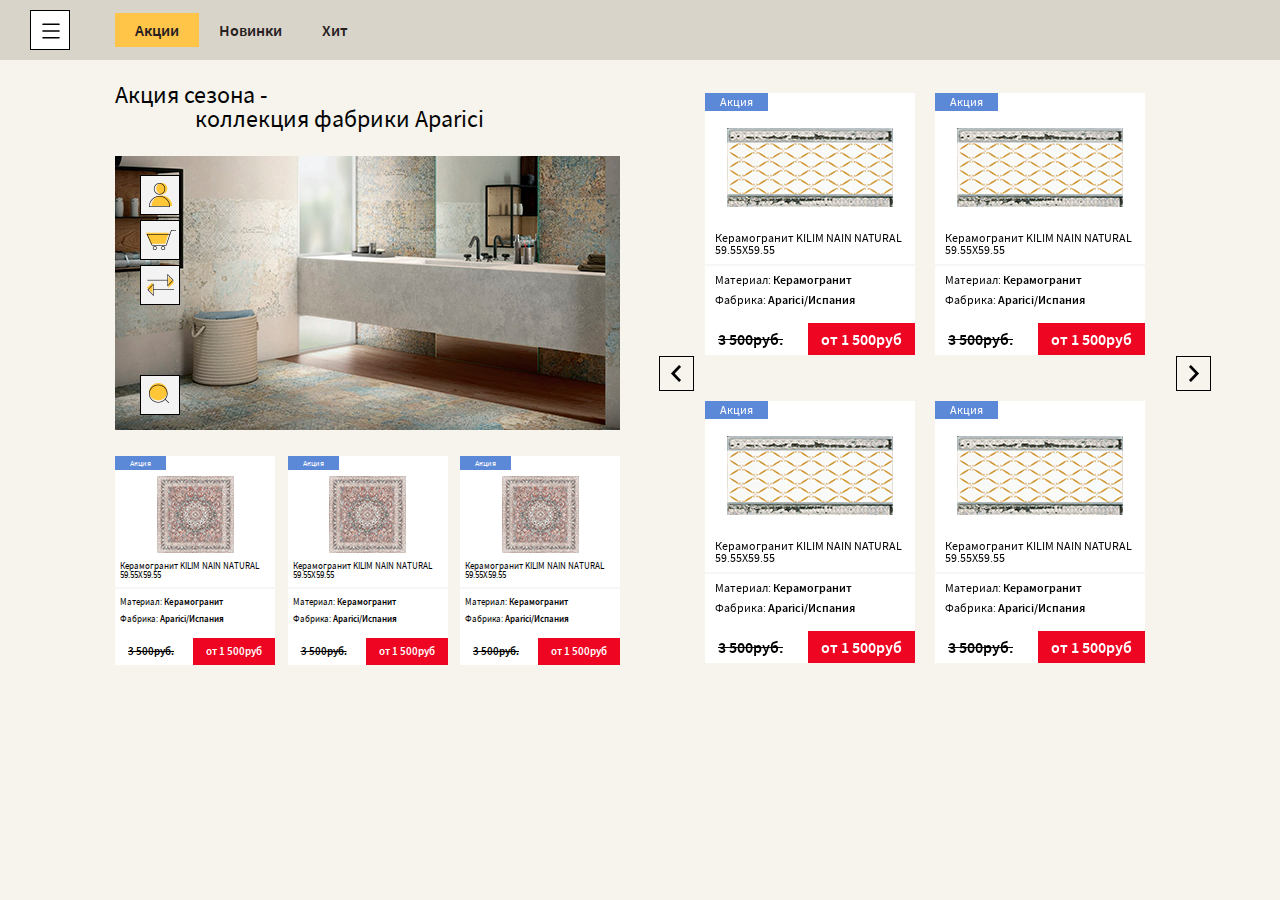
==== index.html @ 328038e2 "add project" ====
<!doctype html>
<html lang="en">
<head>
    <meta charset="UTF-8">
    <meta name="viewport"
          content="width=device-width, user-scalable=no, initial-scale=1.0, maximum-scale=1.0, minimum-scale=1.0">
    <meta http-equiv="X-UA-Compatible" content="ie=edge">
    <script src="js/jquery-1.12.4.min.js"></script>
    <script src="plugins/slick-slider/slick.min.js"></script>
    <script src="js/script.js"></script>

    <link rel="stylesheet" href="css/reset.css">
    <link rel="stylesheet" href="plugins/slick-slider/slick.css">
    <link rel="stylesheet" href="css/style.css">
    <title>Cafel</title>
</head>
<body>
<!--HEADER-->
<header id="header">
    <div class="wrapper-big">
        <div class="container">
            <div class="row__aic">
                <div class="mobile-menu-toggle">
                    <svg class="ham hamRotate ham-burger" viewBox="0 0 100 100" width="40"
                         onclick="this.classList.toggle('active')">
                        <path
                                class="line top"
                                d="m 30,33 h 40 c 3.722839,0 7.5,3.126468 7.5,8.578427 0,5.451959 -2.727029,8.421573 -7.5,8.421573 h -20"/>
                        <path
                                class="line middle"
                                d="m 30,50 h 40"/>
                        <path
                                class="line bottom"
                                d="m 70,67 h -40 c 0,0 -7.5,-0.802118 -7.5,-8.365747 0,-7.563629 7.5,-8.634253 7.5,-8.634253 h 20"/>
                    </svg>
                </div>
                <div class="menu-chose sm-show">
                    <ul>
                        <li><a href="#"><img src="images/icons/icon-personal-area.png" alt="ЛК"> </a>
                        </li>
                        <li><a href="#"><img src="images/icons/icon-basket.png" alt="Корзина"></a>
                        </li>
                        <li><a href="#"><img src="images/icons/icon-comparison.png" alt="Сравнение"></a></li>
                        <li class="search"><a href="#" class="show-search-input"><img src="images/icons/icon-search.png" alt="Поиск"></a></li>
                    </ul>
                    <input type="text" class="search-input" placeholder="Поиск">
                </div>
                <div class="drop-menu">
                    <div class="col">
                        <div class="row">
                            <div class="left-block">
                                <div class="menu-bg">

                                    <div class="row">
                                        <div class="block-with-menu">
                                            <ul class="menu">
                                                <li><a href="#">О компании</a></li>
                                                <li><a href="#">Каталог</a></li>
                                                <li><a href="#">Дизайнеры</a></li>
                                                <li><a href="#">Проекты</a></li>
                                                <li><a href="#">Оплата и возврат</a></li>
                                                <li><a href="#">Контакты</a></li>
                                            </ul>
                                            <div class="telephone">
                                                <img src="images/icons/icon-telephone.png" alt="Tel">
                                                <p>922-56-68</p>
                                            </div>
                                        </div>
                                    </div>

                                </div>
                                <div class="description-bg lg-hide">

                                    <div class="description-site">
                                        <div class="logo">
                                            <img src="images/icons/icon-logo.png" alt="Logo">
                                        </div>
                                        <p> Компания «КафельСклад» - это один из крупнейших поставщиков облицовочной
                                            плитки в
                                            Санкт-Петербурге.
                                            Мы предлагаем современные коллекции керамической плитки и износостойкого
                                            керамогранита от
                                            российских, польских, итальянских, испанских и других производителей.</p>
                                    </div>

                                </div>
                            </div>
                            <div class="right-block sm-hide">
                                <div class="row">
                                    <a href="#" class="block-chose">
                                        <img src="images/images/image-floors.jpg" alt="Полы">
                                        <div class="name">
                                            Полы
                                        </div>
                                    </a>
                                    <a href="#" class="block-chose">
                                        <img src="images/images/image-street.jpg" alt="Улица">
                                        <div class="name">
                                            Улица
                                        </div>
                                    </a>
                                </div>
                                <div class="row">
                                    <a href="" class="block-chose">
                                        <img src="images/images/image-mosaic.jpg" alt="Мозаика">
                                        <div class="name">
                                            Мозаика
                                        </div>
                                    </a>
                                    <a href="#" class="block-chose">
                                        <img src="images/images/image-related-product.jpg" alt="Сопутствующие товары">
                                        <div class="name">
                                            Сопутствующие товары
                                        </div>
                                    </a>
                                </div>
                                <div class="row">
                                    <a href="#" class="block-chose">
                                        <img src="images/images/image-steps.jpg" alt="Ступени">
                                        <div class="name">
                                            Ступени
                                        </div>
                                    </a>
                                    <a href="#" class="block-chose">
                                        <img src="images/images/image-walls.jpg" alt="Стены">
                                        <div class="name">
                                            Стены
                                        </div>
                                    </a>
                                </div>
                            </div>
                        </div>
                        <div class="description-bg lg-show sm-hide">

                            <div class="description-site">
                                <div class="logo">
                                    <img src="images/icons/icon-logo.png" alt="Logo">
                                </div>
                                <p> Компания «КафельСклад» - это один из крупнейших поставщиков облицовочной плитки в
                                    Санкт-Петербурге.
                                    Мы предлагаем современные коллекции керамической плитки и износостойкого
                                    керамогранита от
                                    российских, польских, итальянских, испанских и других производителей.</p>
                            </div>

                        </div>
                    </div>
                </div>

                <nav class="sm-hide">
                    <ul class="row">
                        <li><a href="#" class="active">Акции</a></li>
                        <li><a href="#">Новинки</a></li>
                        <li><a href="#">Хит</a></li>
                    </ul>
                </nav>

            </div>
            <div class="menu-header sm-show">
                <div class="col">
                    <div class="description-bg">

                        <div class="description-site">
                            <div class="logo">
                                <img src="images/icons/icon-logo.png" alt="Logo">
                            </div>
                            <p> Компания «КафельСклад» - это один из крупнейших поставщиков облицовочной
                                плитки в
                                Санкт-Петербурге.
                                Мы предлагаем современные коллекции керамической плитки и износостойкого
                                керамогранита от
                                российских, польских, итальянских, испанских и других производителей.</p>
                        </div>

                    </div>
                    <div class="right-block">
                        <div class="row">
                            <a href="#" class="block-chose">
                                <img src="images/images/image-floors.jpg" alt="Полы">
                                <div class="name">
                                    Полы
                                </div>
                            </a>
                            <a href="#" class="block-chose">
                                <img src="images/images/image-street.jpg" alt="Улица">
                                <div class="name">
                                    Улица
                                </div>
                            </a>
                        </div>
                        <div class="row">
                            <a href="" class="block-chose">
                                <img src="images/images/image-mosaic.jpg" alt="Мозаика">
                                <div class="name">
                                    Мозаика
                                </div>
                            </a>
                            <a href="#" class="block-chose">
                                <img src="images/images/image-related-product.jpg" alt="Сопутствующие товары">
                                <div class="name fz-less">
                                    Сопутствующие товары
                                </div>
                            </a>
                        </div>
                        <div class="row">
                            <a href="#" class="block-chose">
                                <img src="images/images/image-steps.jpg" alt="Ступени">
                                <div class="name">
                                    Ступени
                                </div>
                            </a>
                            <a href="#" class="block-chose">
                                <img src="images/images/image-walls.jpg" alt="Стены">
                                <div class="name">
                                    Стены
                                </div>
                            </a>
                        </div>
                    </div>
                </div>

            </div>
        </div>
    </div>
</header>
<!--END HEADER-->

<div class="sidebar lg-hide">
    <ul>
        <li><a href="#"><img src="images/icons/icon-personal-area.png" alt="ЛК"> <span class="description">Личный кабинет</span></a>
        </li>
        <li><a href="#"><img src="images/icons/icon-basket.png" alt="Корзина"> <span class="description">Корзина</span></a>
        </li>
        <li><a href="#"><img src="images/icons/icon-comparison.png" alt="Сравнение"> <span
                class="description">Сравнение</span></a></li>
        <li class="search"><a href="#"><img src="images/icons/icon-search.png" alt="Поиск"><span
                class="description hide-click"><input
                type="text" class="search-area" placeholder="Поиск"></span></a></li>
    </ul>
</div>

<!--DISCOUNT-->
<section id="discounts">
    <div class="cap-menu sm-show">
        <div class="wrapper-big">
            <ul class="row">
                <li><a href="#" class="active">Акции</a></li>
                <li><a href="#">Новинки</a></li>
                <li><a href="#">Хит</a></li>
            </ul>
        </div>
    </div>
    <div class="wrapper">
        <div class="container">
            <div class="row">
                <div class="block">
                    <h1>
                        Акция сезона - <br/>
                        <span>коллекция фабрики Aparici</span>
                    </h1>
                    <a href="#" class="discount-image">
                        <img src="images/images/image-discount.jpg" alt="image">
                    </a>
                    <div class="row md-hide">
                        <a href="#" class="block-product">
                            <div class="sale-alert">
                                Акция
                            </div>
                            <img src="images/images/image-product.jpg" alt="Фото продукта" class="image-product">
                            <div class="name">
                                Керамогранит KILIM NAIN NATURAL 59.55X59.55
                            </div>
                            <div class="materials-block">
                                <p>Материал: <span>Керамогранит</span></p>
                            </div>
                            <div class="block-factory">
                                <p>Фабрика: <span>Aparici/Испания</span></p>
                            </div>
                            <div class="block-price row">
                                <div class="without-discount">
                                    3 500руб.
                                </div>
                                <div class="with-discount">
                                    от 1 500руб
                                </div>
                            </div>
                        </a>
                        <a href="#" class="block-product">
                            <div class="sale-alert">
                                Акция
                            </div>
                            <img src="images/images/image-product.jpg" alt="Фото продукта" class="image-product">
                            <div class="name">
                                Керамогранит KILIM NAIN NATURAL 59.55X59.55
                            </div>
                            <div class="materials-block">
                                <p>Материал: <span>Керамогранит</span></p>
                            </div>
                            <div class="block-factory">
                                <p>Фабрика: <span>Aparici/Испания</span></p>
                            </div>
                            <div class="block-price row">
                                <div class="without-discount">
                                    3 500руб.
                                </div>
                                <div class="with-discount">
                                    от 1 500руб
                                </div>
                            </div>
                        </a>
                        <a href="#" class="block-product">
                            <div class="sale-alert">
                                Акция
                            </div>
                            <img src="images/images/image-product.jpg" alt="Фото продукта" class="image-product">
                            <div class="name">
                                Керамогранит KILIM NAIN NATURAL 59.55X59.55
                            </div>
                            <div class="materials-block">
                                <p>Материал: <span>Керамогранит</span></p>
                            </div>
                            <div class="block-factory">
                                <p>Фабрика: <span>Aparici/Испания</span></p>
                            </div>
                            <div class="block-price row__aic">
                                <div class="without-discount">
                                    3 500руб.
                                </div>
                                <div class="with-discount">
                                    от 1 500руб
                                </div>
                            </div>
                        </a>
                    </div>
                </div>
                <div class="block-full">
                    <div class="slider">
                        <div class="block-slider">
                            <div class="col">
                                <div class="row">
                                    <a href="#" class="block-product bigger">
                                        <div class="sale-alert">
                                            Акция
                                        </div>
                                        <img src="images/images/image-product-two.jpg" alt="Фото продукта"
                                             class="image-product">
                                        <div class="name">
                                            Керамогранит KILIM NAIN NATURAL 59.55X59.55
                                        </div>
                                        <div class="materials-block">
                                            <p>Материал: <span>Керамогранит</span></p>
                                        </div>
                                        <div class="block-factory">
                                            <p>Фабрика: <span>Aparici/Испания</span></p>
                                        </div>
                                        <div class="block-price row__aic">
                                            <div class="without-discount">
                                                3 500руб.
                                            </div>
                                            <div class="with-discount">
                                                от 1 500руб
                                            </div>
                                        </div>
                                    </a>
                                    <a href="#" class="block-product bigger">
                                        <div class="sale-alert">
                                            Акция
                                        </div>
                                        <img src="images/images/image-product-two.jpg" alt="Фото продукта"
                                             class="image-product">
                                        <div class="name">
                                            Керамогранит KILIM NAIN NATURAL 59.55X59.55
                                        </div>
                                        <div class="materials-block">
                                            <p>Материал: <span>Керамогранит</span></p>
                                        </div>
                                        <div class="block-factory">
                                            <p>Фабрика: <span>Aparici/Испания</span></p>
                                        </div>
                                        <div class="block-price row__aic">
                                            <div class="without-discount">
                                                3 500руб.
                                            </div>
                                            <div class="with-discount">
                                                от 1 500руб
                                            </div>
                                        </div>
                                    </a>
                                </div>
                                <div class="row">
                                    <a href="#" class="block-product bigger">
                                        <div class="sale-alert">
                                            Акция
                                        </div>
                                        <img src="images/images/image-product-two.jpg" alt="Фото продукта"
                                             class="image-product">
                                        <div class="name">
                                            Керамогранит KILIM NAIN NATURAL 59.55X59.55
                                        </div>
                                        <div class="materials-block">
                                            <p>Материал: <span>Керамогранит</span></p>
                                        </div>
                                        <div class="block-factory">
                                            <p>Фабрика: <span>Aparici/Испания</span></p>
                                        </div>
                                        <div class="block-price row__aic">
                                            <div class="without-discount">
                                                3 500руб.
                                            </div>
                                            <div class="with-discount">
                                                от 1 500руб
                                            </div>
                                        </div>
                                    </a>
                                    <a href="#" class="block-product bigger">
                                        <div class="sale-alert">
                                            Акция
                                        </div>
                                        <img src="images/images/image-product-two.jpg" alt="Фото продукта"
                                             class="image-product">
                                        <div class="name">
                                            Керамогранит KILIM NAIN NATURAL 59.55X59.55
                                        </div>
                                        <div class="materials-block">
                                            <p>Материал: <span>Керамогранит</span></p>
                                        </div>
                                        <div class="block-factory">
                                            <p>Фабрика: <span>Aparici/Испания</span></p>
                                        </div>
                                        <div class="block-price row__aic">
                                            <div class="without-discount">
                                                3 500руб.
                                            </div>
                                            <div class="with-discount">
                                                от 1 500руб
                                            </div>
                                        </div>
                                    </a>
                                </div>
                            </div>
                        </div>
                        <div class="block-slider">
                            <div class="col">
                                <div class="row">
                                    <a href="#" class="block-product bigger">
                                        <div class="sale-alert">
                                            Акция
                                        </div>
                                        <img src="images/images/image-product-two.jpg" alt="Фото продукта"
                                             class="image-product">
                                        <div class="name">
                                            Керамогранит KILIM NAIN NATURAL 59.55X59.55
                                        </div>
                                        <div class="materials-block">
                                            <p>Материал: <span>Керамогранит</span></p>
                                        </div>
                                        <div class="block-factory">
                                            <p>Фабрика: <span>Aparici/Испания</span></p>
                                        </div>
                                        <div class="block-price row__aic">
                                            <div class="without-discount">
                                                3 500руб.
                                            </div>
                                            <div class="with-discount">
                                                от 1 500руб
                                            </div>
                                        </div>
                                    </a>
                                    <a href="#" class="block-product bigger">
                                        <div class="sale-alert">
                                            Акция
                                        </div>
                                        <img src="images/images/image-product-two.jpg" alt="Фото продукта"
                                             class="image-product">
                                        <div class="name">
                                            Керамогранит KILIM NAIN NATURAL 59.55X59.55
                                        </div>
                                        <div class="materials-block">
                                            <p>Материал: <span>Керамогранит</span></p>
                                        </div>
                                        <div class="block-factory">
                                            <p>Фабрика: <span>Aparici/Испания</span></p>
                                        </div>
                                        <div class="block-price row__aic">
                                            <div class="without-discount">
                                                3 500руб.
                                            </div>
                                            <div class="with-discount">
                                                от 1 500руб
                                            </div>
                                        </div>
                                    </a>
                                </div>
                                <div class="row">
                                    <a href="#" class="block-product bigger">
                                        <div class="sale-alert">
                                            Акция
                                        </div>
                                        <img src="images/images/image-product-two.jpg" alt="Фото продукта"
                                             class="image-product">
                                        <div class="name">
                                            Керамогранит KILIM NAIN NATURAL 59.55X59.55
                                        </div>
                                        <div class="materials-block">
                                            <p>Материал: <span>Керамогранит</span></p>
                                        </div>
                                        <div class="block-factory">
                                            <p>Фабрика: <span>Aparici/Испания</span></p>
                                        </div>
                                        <div class="block-price row__aic">
                                            <div class="without-discount">
                                                3 500руб.
                                            </div>
                                            <div class="with-discount">
                                                от 1 500руб
                                            </div>
                                        </div>
                                    </a>
                                    <a href="#" class="block-product bigger">
                                        <div class="sale-alert">
                                            Акция
                                        </div>
                                        <img src="images/images/image-product-two.jpg" alt="Фото продукта"
                                             class="image-product">
                                        <div class="name">
                                            Керамогранит KILIM NAIN NATURAL 59.55X59.55
                                        </div>
                                        <div class="materials-block">
                                            <p>Материал: <span>Керамогранит</span></p>
                                        </div>
                                        <div class="block-factory">
                                            <p>Фабрика: <span>Aparici/Испания</span></p>
                                        </div>
                                        <div class="block-price row__aic">
                                            <div class="without-discount">
                                                3 500руб.
                                            </div>
                                            <div class="with-discount">
                                                от 1 500руб
                                            </div>
                                        </div>
                                    </a>
                                </div>
                            </div>
                        </div>
                    </div>
                </div>
            </div>
        </div>
    </div>
</section>
<!--END DISCOUNT-->
</body>
</html>
---- css/style.css ----
@font-face {
  font-family: 'Manrope';
  src: local("Manrope Medium"), local("Manrope-Medium"), url("../font/manrope/Manropemedium.woff2") format("woff2"), url("../font/manrope/Manropemedium.woff") format("woff"), url("../font/manrope/Manropemedium.ttf") format("truetype");
  font-weight: 500;
  font-style: normal;
}

@font-face {
  font-family: 'Manrope';
  src: local("Manrope Regular"), local("Manrope-Regular"), url("../font/manrope/Manroperegular.woff2") format("woff2"), url("../font/manrope/Manroperegular.woff") format("woff"), url("../font/manrope/Manroperegular.ttf") format("truetype");
  font-weight: 400;
  font-style: normal;
}

@font-face {
  font-family: 'Manrope';
  src: local("Manrope Semibold"), local("Manrope-Semibold"), url("../font/manrope/Manropesemibold.woff2") format("woff2"), url("../font/manrope/Manropesemibold.woff") format("woff"), url("../font/manrope/Manropesemibold.ttf") format("truetype");
  font-weight: 600;
  font-style: normal;
}

@font-face {
  font-family: 'Source Sans Pro';
  src: local("Source Sans Pro Light"), local("SourceSansPro-Light"), url("../font/sourcesanspro/sourcesansprolight.woff2") format("woff2"), url("../font/sourcesanspro/sourcesansprolight.woff") format("woff"), url("../font/sourcesanspro/sourcesansprolight.ttf") format("truetype");
  font-weight: 300;
  font-style: normal;
}

@font-face {
  font-family: 'Source Sans Pro';
  src: local("Source Sans Pro"), local("SourceSansPro-Regular"), url("../font/sourcesanspro/sourcesanspro.woff2") format("woff2"), url("../font/sourcesanspro/sourcesanspro.woff") format("woff"), url("../font/sourcesanspro/sourcesanspro.ttf") format("truetype");
  font-weight: 400;
  font-style: normal;
}

@font-face {
  font-family: 'Source Sans Pro';
  src: local("Source Sans Pro Semibold"), local("SourceSansPro-Semibold"), url("../font/sourcesanspro/sourcesansprosemibold.woff2") format("woff2"), url("/font/sourcesanspro/sourcesansprosemibold.woff") format("woff"), url("/font/sourcesanspro/sourcesansprosemibold.ttf") format("truetype");
  font-weight: 600;
  font-style: normal;
}

body {
  font-family: 'Source Sans Pro';
  background: #f6f4ed;
}

.wrapper {
  max-width: 1050px;
  margin: 0 auto;
  padding-left: 30px;
  padding-right: 30px;
}

@media screen and (max-width: 780px) {
  .wrapper {
    padding-left: 15px;
    padding-right: 15px;
  }
}

.wrapper-big {
  max-width: 1240px;
  margin: 0 auto;
  padding-left: 30px;
  padding-right: 30px;
}

@media screen and (max-width: 560px) {
  .wrapper-big {
    padding-left: 15px;
    padding-right: 15px;
  }
}

a {
  text-decoration: none;
}

button,
input[type=button] {
  outline: none;
  cursor: pointer;
}

input[type=text] {
  outline: none;
}

h1 {
  font-size: 24px;
  line-height: 24px;
  color: #040404;
}

@media screen and (max-width: 560px) {
  h1 {
    font-size: 16px;
  }
}

h2 {
  font-size: 24px;
  color: #000;
  line-height: 30px;
}

.bg-grey {
  background: #d9d4c9;
}

@media screen and (max-width: 1100px) {
  .lg-hide {
    display: none;
  }
}

.lg-show {
  display: none;
}

@media screen and (max-width: 1100px) {
  .lg-show {
    display: block;
  }
}

@media screen and (max-width: 960px) {
  .md-hide {
    display: none !important;
  }
}

@media screen and (max-width: 780px) {
  .sm-hide {
    display: none !important;
  }
}

.sm-show {
  display: none;
}

@media screen and (max-width: 780px) {
  .sm-show {
    display: block;
  }
}

.row {
  display: -webkit-box;
  display: -ms-flexbox;
  display: flex;
  -webkit-box-pack: justify;
  -ms-flex-pack: justify;
  justify-content: space-between;
}

.row__aic {
  display: -webkit-box;
  display: -ms-flexbox;
  display: flex;
  -webkit-box-pack: justify;
  -ms-flex-pack: justify;
  justify-content: space-between;
  -webkit-box-align: center;
  -ms-flex-align: center;
  align-items: center;
}

.col {
  display: -webkit-box;
  display: -ms-flexbox;
  display: flex;
  -webkit-box-orient: vertical;
  -webkit-box-direction: normal;
  -ms-flex-direction: column;
  flex-direction: column;
}

.col__aic {
  display: -webkit-box;
  display: -ms-flexbox;
  display: flex;
  -webkit-box-orient: vertical;
  -webkit-box-direction: normal;
  -ms-flex-direction: column;
  flex-direction: column;
  -webkit-box-align: center;
  -ms-flex-align: center;
  align-items: center;
}

.sidebar {
  position: fixed;
  left: 140px;
  top: 170px;
}

.sidebar ul {
  display: -webkit-box;
  display: -ms-flexbox;
  display: flex;
  -webkit-box-orient: vertical;
  -webkit-box-direction: normal;
  -ms-flex-direction: column;
  flex-direction: column;
}

.sidebar ul li {
  margin-top: 5px;
}

.sidebar ul li.search {
  margin-top: 70px;
}

.sidebar ul li a {
  display: -webkit-box;
  display: -ms-flexbox;
  display: flex;
}

.sidebar ul li a .description {
  display: -webkit-box;
  display: -ms-flexbox;
  display: flex;
  opacity: 0;
  overflow: hidden;
  -webkit-box-sizing: border-box;
  box-sizing: border-box;
  height: 40px;
  width: 100px;
  -webkit-box-align: center;
  -ms-flex-align: center;
  align-items: center;
  -webkit-box-pack: center;
  -ms-flex-pack: center;
  justify-content: center;
  color: #000;
  font-size: 12px;
  border: 1px solid #000;
  border-left: none;
}

.sidebar ul li a .description input {
  width: 100%;
  height: 89%;
}

.sidebar ul li a .description input:active {
  display: block;
}

.sidebar ul li a:hover .description {
  -webkit-transition: all .5s;
  -o-transition: all .5s;
  transition: all .5s;
  opacity: 1;
  overflow: visible;
}

#header {
  position: relative;
  background: #d9d4c9;
}

@media screen and (max-width: 780px) {
  #header {
    background: #f6f4ed;
  }
}

#header .container {
  padding: 10px 0;
}

@media screen and (max-width: 780px) {
  #header .container {
    padding: 0;
  }
}

#header .container .row__aic {
  -webkit-box-pack: start;
  -ms-flex-pack: start;
  justify-content: flex-start;
}

@media screen and (max-width: 780px) {
  #header .container .row__aic {
    -webkit-box-pack: justify;
    -ms-flex-pack: justify;
    justify-content: space-between;
    position: fixed;
    top: 0;
    left: 0;
    padding: 10px 15px;
    width: 100%;
    -webkit-box-sizing: border-box;
    box-sizing: border-box;
    z-index: 9;
    background: #d9d4c9;
  }
}

#header .container .mobile-menu-toggle {
  width: 40px;
  height: 40px;
  -webkit-box-sizing: border-box;
  box-sizing: border-box;
  border: 1px solid #000;
  background: #fff;
  z-index: 4;
}

#header .container .mobile-menu-toggle .ham {
  cursor: pointer;
  -webkit-tap-highlight-color: transparent;
  -webkit-transition: -webkit-transform 400ms;
  transition: -webkit-transform 400ms;
  -o-transition: transform 400ms;
  transition: transform 400ms;
  transition: transform 400ms, -webkit-transform 400ms;
  -moz-user-select: none;
  -webkit-user-select: none;
  -ms-user-select: none;
  user-select: none;
}

#header .container .mobile-menu-toggle .hamRotate.active {
  -webkit-transform: rotate(45deg);
  -ms-transform: rotate(45deg);
  transform: rotate(45deg);
}

#header .container .mobile-menu-toggle .hamRotate180.active {
  -webkit-transform: rotate(180deg);
  -ms-transform: rotate(180deg);
  transform: rotate(180deg);
}

#header .container .mobile-menu-toggle .line {
  fill: none;
  -webkit-transition: stroke-dasharray 400ms, stroke-dashoffset 400ms;
  -o-transition: stroke-dasharray 400ms, stroke-dashoffset 400ms;
  transition: stroke-dasharray 400ms, stroke-dashoffset 400ms;
  stroke: #000;
  stroke-width: 4;
  stroke-linecap: round;
}

#header .container .mobile-menu-toggle .ham-burger .top {
  stroke-dasharray: 40 160;
}

#header .container .mobile-menu-toggle .ham-burger .middle {
  stroke-dasharray: 40 142;
  -webkit-transform-origin: 50%;
  -ms-transform-origin: 50%;
  transform-origin: 50%;
  -webkit-transition: -webkit-transform 400ms;
  transition: -webkit-transform 400ms;
  -o-transition: transform 400ms;
  transition: transform 400ms;
  transition: transform 400ms, -webkit-transform 400ms;
}

#header .container .mobile-menu-toggle .ham-burger .bottom {
  stroke-dasharray: 40 85;
  -webkit-transform-origin: 50%;
  -ms-transform-origin: 50%;
  transform-origin: 50%;
  -webkit-transition: stroke-dashoffset 400ms, -webkit-transform 400ms;
  transition: stroke-dashoffset 400ms, -webkit-transform 400ms;
  -o-transition: transform 400ms, stroke-dashoffset 400ms;
  transition: transform 400ms, stroke-dashoffset 400ms;
  transition: transform 400ms, stroke-dashoffset 400ms, -webkit-transform 400ms;
}

#header .container .mobile-menu-toggle .ham-burger.active .top {
  stroke-dashoffset: -64px;
}

#header .container .mobile-menu-toggle .ham-burger.active .middle {
  -webkit-transform: rotate(90deg);
  -ms-transform: rotate(90deg);
  transform: rotate(90deg);
}

#header .container .mobile-menu-toggle .ham-burger.active .bottom {
  stroke-dashoffset: -64px;
}

#header .container .menu-chose {
  z-index: 4;
}

#header .container .menu-chose ul {
  display: -webkit-box;
  display: -ms-flexbox;
  display: flex;
  -webkit-box-align: center;
  -ms-flex-align: center;
  align-items: center;
}

#header .container .menu-chose ul li {
  padding-left: 8px;
}

#header .container .menu-chose .search-input {
  width: 100%;
  position: absolute;
  top: 62px;
  height: 40px;
  left: 0;
  display: none;
  -webkit-box-sizing: border-box;
  box-sizing: border-box;
  padding: 0 15px;
  border: none;
  border-top: 1px solid #f6f4ed;
  background: #d9d4c9;
  font-size: 14px;
}

#header .container nav {
  z-index: 3;
}

#header .container nav ul {
  padding-left: 45px;
}

#header .container nav ul li a {
  padding: 7px 20px;
  font-size: 16px;
  color: #282122;
  font-weight: 600;
  line-height: 1.44ch;
}

#header .container nav ul li a:hover {
  background: #ffc548;
  -webkit-transition: all .3s;
  -o-transition: all .3s;
  transition: all .3s;
}

#header .container nav ul li a.active {
  background: #ffc548;
}

.drop-menu,
.menu-header {
  position: absolute;
  display: none;
  top: 0;
  left: 0;
  width: 100%;
  z-index: 3;
  background: #d9d4c9;
  -webkit-box-shadow: 3px 66px 124px -7px rgba(0, 0, 0, 0.59);
  box-shadow: 3px 66px 124px -7px rgba(0, 0, 0, 0.59);
}

@media screen and (max-width: 780px) {
  .drop-menu.menu-header,
  .menu-header.menu-header {
    display: block;
    position: inherit;
    -webkit-box-shadow: none;
    box-shadow: none;
    background: #f6f4ed;
    margin-top: 64px;
  }
}

.drop-menu.is-open,
.menu-header.is-open {
  display: block;
}

.drop-menu > .row,
.menu-header > .row {
  -webkit-box-pack: center;
  -ms-flex-pack: center;
  justify-content: center;
}

.drop-menu .menu-bg,
.menu-header .menu-bg {
  background: #d9d4c9;
}

.drop-menu .description-bg,
.menu-header .description-bg {
  background: #f6f4ed;
}

.drop-menu .left-block,
.menu-header .left-block {
  margin-top: 60px;
  display: -webkit-box;
  display: -ms-flexbox;
  display: flex;
  -webkit-box-orient: vertical;
  -webkit-box-direction: normal;
  -ms-flex-direction: column;
  flex-direction: column;
  -webkit-box-pack: justify;
  -ms-flex-pack: justify;
  justify-content: space-between;
  width: 52%;
}

.drop-menu .left-block .block-with-menu,
.menu-header .left-block .block-with-menu {
  font-family: 'Manrope';
  padding-bottom: 40px;
  padding-left: 140px;
  width: 100%;
}

@media screen and (max-width: 960px) {
  .drop-menu .left-block .block-with-menu,
  .menu-header .left-block .block-with-menu {
    padding-left: 32px;
  }
}

@media screen and (max-width: 780px) {
  .drop-menu .left-block .block-with-menu,
  .menu-header .left-block .block-with-menu {
    padding-left: 15px;
  }
}

.drop-menu .left-block .block-with-menu .menu,
.menu-header .left-block .block-with-menu .menu {
  display: -webkit-box;
  display: -ms-flexbox;
  display: flex;
  -webkit-box-orient: vertical;
  -webkit-box-direction: normal;
  -ms-flex-direction: column;
  flex-direction: column;
}

.drop-menu .left-block .block-with-menu .menu li,
.menu-header .left-block .block-with-menu .menu li {
  margin: 5px 0;
}

.drop-menu .left-block .block-with-menu .menu li a,
.menu-header .left-block .block-with-menu .menu li a {
  padding: 6px 0;
  color: #282122;
  text-transform: uppercase;
  font-weight: 600;
  display: block;
}

.drop-menu .left-block .block-with-menu .menu li a:hover,
.menu-header .left-block .block-with-menu .menu li a:hover {
  background: #ffc548;
}

.drop-menu .left-block .block-with-menu .telephone,
.menu-header .left-block .block-with-menu .telephone {
  display: -webkit-box;
  display: -ms-flexbox;
  display: flex;
  -webkit-box-align: center;
  -ms-flex-align: center;
  align-items: center;
  font-weight: 600;
}

.drop-menu .left-block .block-with-menu .telephone img,
.menu-header .left-block .block-with-menu .telephone img {
  padding-right: 10px;
}

.drop-menu .left-block .block-with-menu .telephone p,
.menu-header .left-block .block-with-menu .telephone p {
  color: #282122;
}

.drop-menu .description-site,
.menu-header .description-site {
  padding-left: 140px;
  padding-bottom: 50px;
  padding-top: 10px;
  max-width: 550px;
}

@media screen and (max-width: 1100px) {
  .drop-menu .description-site,
  .menu-header .description-site {
    text-align: center;
    margin: 0 auto;
    padding-left: 0;
    padding-bottom: 15px;
  }
}

@media screen and (max-width: 560px) {
  .drop-menu .description-site .logo,
  .menu-header .description-site .logo {
    max-width: 160px;
    height: auto;
  }
}

.drop-menu .description-site p,
.menu-header .description-site p {
  margin-top: 20px;
  font-size: 16px;
  line-height: 24px;
  max-width: 428px;
}

@media screen and (max-width: 1100px) {
  .drop-menu .description-site p,
  .menu-header .description-site p {
    text-align: center;
    max-width: 100%;
  }
}

@media screen and (max-width: 560px) {
  .drop-menu .description-site p,
  .menu-header .description-site p {
    text-align: left;
    font-size: 10px;
  }
}

@media screen and (max-width: 1100px) {
  .drop-menu .right-block,
  .menu-header .right-block {
    margin-top: 60px;
  }
}

@media screen and (max-width: 560px) {
  .drop-menu .right-block,
  .menu-header .right-block {
    margin-top: 0;
  }
}

.drop-menu .right-block .block-chose,
.menu-header .right-block .block-chose {
  position: relative;
}

.drop-menu .right-block .block-chose > img,
.menu-header .right-block .block-chose > img {
  width: 100%;
  height: auto;
}

.drop-menu .right-block .block-chose .name,
.menu-header .right-block .block-chose .name {
  position: absolute;
  left: 20px;
  top: 20px;
  text-transform: uppercase;
  font-family: 'Manrope';
  font-weight: 600;
  font-size: 24px;
  color: #fff;
}

@media screen and (max-width: 560px) {
  .drop-menu .right-block .block-chose .name.fz-less,
  .menu-header .right-block .block-chose .name.fz-less {
    font-size: 11px;
  }
}

@media screen and (max-width: 1100px) {
  .drop-menu .right-block .block-chose .name,
  .menu-header .right-block .block-chose .name {
    left: 7px;
    font-size: 20px;
  }
}

@media screen and (max-width: 560px) {
  .drop-menu .right-block .block-chose .name,
  .menu-header .right-block .block-chose .name {
    font-size: 14px;
  }
}

#discounts {
  margin-top: 23px;
  margin-bottom: 50px;
}

@media screen and (max-width: 780px) {
  #discounts {
    margin-top: 0;
  }
}

#discounts .cap-menu {
  background: #d9d4c9;
  padding: 17px 0;
}

#discounts .cap-menu .row {
  -webkit-box-pack: start;
  -ms-flex-pack: start;
  justify-content: flex-start;
}

#discounts .cap-menu ul li {
  padding-right: 35px;
}

#discounts .cap-menu ul li a {
  color: #282122;
  font-size: 14px;
  font-weight: 600;
}

#discounts .block-full {
  -ms-flex-preferred-size: 440px;
  flex-basis: 440px;
  max-width: 460px;
}

@media screen and (max-width: 960px) {
  #discounts .block-full {
    max-width: 100%;
    margin-top: 15px;
  }
}

#discounts .block-full .col {
  height: 580px;
  -webkit-box-pack: justify;
  -ms-flex-pack: justify;
  justify-content: space-between;
}

@media screen and (max-width: 960px) {
  #discounts .block-full .col {
    height: auto;
  }
}

@media screen and (max-width: 960px) {
  #discounts .container > .row {
    -webkit-box-orient: vertical;
    -webkit-box-direction: normal;
    -ms-flex-direction: column;
    flex-direction: column;
    -webkit-box-align: center;
    -ms-flex-align: center;
    align-items: center;
  }
}

#discounts .container .block {
  width: 505px;
}

@media screen and (max-width: 960px) {
  #discounts .container .block {
    width: 100%;
  }
}

@media screen and (max-width: 780px) {
  #discounts .container .block h1 {
    margin-top: 10px;
  }
}

@media screen and (max-width: 560px) {
  #discounts .container .block h1 {
    font-weight: 600;
  }
}

#discounts .container .block h1 span {
  padding-left: 80px;
}

#discounts .container .block .discount-image > img {
  margin-top: 25px;
  width: 100%;
  height: auto;
}

#discounts .container .block-slider {
  max-width: 440px;
}

@media screen and (max-width: 960px) {
  #discounts .container .block-slider {
    max-width: 100%;
    width: 100%;
  }
}

#discounts .container .block-slider .row:nth-child(-n + 100) {
  margin-top: 10px;
}

@media screen and (max-width: 960px) {
  #discounts .container .block-slider .row {
    -ms-flex-pack: distribute;
    justify-content: space-around;
  }
}

@media screen and (max-width: 560px) {
  #discounts .container .block-slider .row {
    -webkit-box-pack: justify;
    -ms-flex-pack: justify;
    justify-content: space-between;
  }
}

#discounts .container .block-product {
  margin-top: 24px;
  padding-top: 20px;
  -ms-flex-preferred-size: 160px;
  flex-basis: 160px;
  position: relative;
  background: #fff;
}

#discounts .container .block-product .sale-alert {
  font-size: 8px;
  color: #fff;
  position: absolute;
  top: 0;
  left: 0;
  padding: 3px 15px;
  background: #5c88d8;
}

#discounts .container .block-product .image-product {
  display: block;
  margin: 0 auto;
}

@media screen and (max-width: 560px) {
  #discounts .container .block-product .image-product {
    width: 100%;
    height: auto;
  }
}

#discounts .container .block-product .name,
#discounts .container .block-product .materials-block,
#discounts .container .block-product .block-factory {
  padding-left: 5px;
  padding-right: 5px;
  font-size: 9px;
  color: #000;
}

#discounts .container .block-product .materials-block,
#discounts .container .block-product .block-factory {
  margin-top: 8px;
}

#discounts .container .block-product .materials-block span,
#discounts .container .block-product .block-factory span {
  font-weight: 600;
}

#discounts .container .block-product .name {
  padding: 8px 5px;
  border-bottom: 2px solid #f6f6f5;
}

#discounts .container .block-product .block-price {
  margin-top: 15px;
  font-size: 11px;
  font-weight: 600;
}

@media screen and (max-width: 560px) {
  #discounts .container .block-product .block-price {
    font-size: 11px !important;
  }
}

#discounts .container .block-product .block-price .without-discount {
  text-decoration: line-through;
  color: #000;
  padding: 8px 13px;
}

@media screen and (max-width: 560px) {
  #discounts .container .block-product .block-price .without-discount {
    padding: 5px 5px;
  }
}

#discounts .container .block-product .block-price .with-discount {
  padding: 8px 13px;
  background: #ee0521;
  color: #fff;
}

@media screen and (max-width: 560px) {
  #discounts .container .block-product .block-price .with-discount {
    padding: 5px 5px;
  }
}

#discounts .container .block-product.bigger {
  margin-top: 0;
  -ms-flex-preferred-size: 210px;
  flex-basis: 210px;
  padding-top: 35px;
}

@media screen and (max-width: 960px) {
  #discounts .container .block-product.bigger {
    -ms-flex-preferred-size: 315px;
    flex-basis: 315px;
    margin: 10px 10px 0 10px;
  }
}

@media screen and (max-width: 560px) {
  #discounts .container .block-product.bigger {
    margin: 0;
  }
}

@media screen and (max-width: 560px) {
  #discounts .container .block-product.bigger:nth-child(even) {
    margin-left: 5px;
  }
}

@media screen and (max-width: 560px) {
  #discounts .container .block-product.bigger:nth-child(odd) {
    margin-right: 5px;
  }
}

#discounts .container .block-product.bigger > * {
  font-size: 12px;
}

#discounts .container .block-product.bigger .name,
#discounts .container .block-product.bigger .materials-block,
#discounts .container .block-product.bigger .block-factory {
  padding-left: 10px;
  padding-right: 10px;
}

#discounts .container .block-product.bigger .name {
  padding: 25px 10px 8px;
}

#discounts .container .block-product.bigger .block-price {
  margin-top: 17px;
  font-size: 16px;
}

#discounts .container .slider .slick-arrow {
  position: absolute;
  outline: none;
  font-size: 0;
  height: 35px;
  width: 35px;
  border: none;
  top: calc((100% - 35px) / 2);
  z-index: 2;
}

@media screen and (max-width: 780px) {
  #discounts .container .slider .slick-arrow {
    top: inherit;
    bottom: -38px;
  }
}

#discounts .container .slider .slick-arrow.slick-prev {
  background: url("../images/icons/icon-arrow-prev.png") no-repeat;
  left: -10%;
}

@media screen and (max-width: 1160px) {
  #discounts .container .slider .slick-arrow.slick-prev {
    left: 0;
  }
}

@media screen and (max-width: 780px) {
  #discounts .container .slider .slick-arrow.slick-prev {
    left: 42%;
  }
}

@media screen and (max-width: 560px) {
  #discounts .container .slider .slick-arrow.slick-prev {
    left: 35%;
  }
}

#discounts .container .slider .slick-arrow.slick-next {
  background: url("../images/icons/icon-arrow-next.png") no-repeat;
  right: -10%;
}

@media screen and (max-width: 1160px) {
  #discounts .container .slider .slick-arrow.slick-next {
    right: 18px;
  }
}

@media screen and (max-width: 960px) {
  #discounts .container .slider .slick-arrow.slick-next {
    right: 0;
  }
}

@media screen and (max-width: 780px) {
  #discounts .container .slider .slick-arrow.slick-next {
    right: 42%;
  }
}

@media screen and (max-width: 560px) {
  #discounts .container .slider .slick-arrow.slick-next {
    right: 35%;
  }
}

#to-designers {
  background: #fff;
  padding-top: 15px;
}

#to-designers .container h1 {
  padding: 4px;
  border: 1px solid #d9d4c9;
}

#to-designers .container p {
  max-width: 660px;
  font-size: 18px;
  line-height: 30px;
  color: #000;
  font-weight: 300;
}

#to-designers .container p .bold {
  font-weight: 600;
}

@media screen and (max-width: 560px) {
  #to-designers .container p {
    font-size: 14px;
    font-weight: 500;
    line-height: 20px;
  }
}

#to-designers .container .block-descr {
  margin-top: 40px;
  padding-bottom: 20px;
  z-index: 1;
}

#to-designers .container .row__aic {
  position: relative;
}

@media screen and (max-width: 960px) {
  #to-designers .container .image-bg {
    position: absolute;
    opacity: .4;
    right: 0;
    z-index: 0;
  }
}

#to-designers .container .question {
  text-align: center;
  line-height: 30px;
  font-size: 20px;
  margin-top: 35px;
  margin-bottom: 30px;
}

@media screen and (max-width: 560px) {
  #to-designers .container .question {
    margin-top: 15px;
  }
}

#to-designers .container .question p {
  margin: 10px auto 0;
  max-width: 940px;
}

@media screen and (max-width: 560px) {
  #to-designers .container .question p {
    max-width: 244px;
  }
}

#to-designers .container .adaptive-img {
  width: 100%;
  height: auto;
  max-width: 470px;
}

#to-designers .container .form-feedback {
  display: -webkit-box;
  display: -ms-flexbox;
  display: flex;
  -webkit-box-orient: vertical;
  -webkit-box-direction: normal;
  -ms-flex-direction: column;
  flex-direction: column;
  -webkit-box-align: center;
  -ms-flex-align: center;
  align-items: center;
  padding-bottom: 28px;
  margin: 0 15px;
}

#to-designers .container .form-feedback .title {
  font-size: 24px;
  font-weight: 600;
  margin-top: 15px;
}

@media screen and (max-width: 560px) {
  #to-designers .container .form-feedback .title {
    font-size: 16px;
  }
}

#to-designers .container .form-feedback .styles-input {
  width: 100%;
  max-width: 567px;
  height: 40px;
  background: #fff;
  font-size: 24px;
  padding: 0 20px;
  margin-top: 12px;
  border: none;
  color: #000;
}

@media screen and (max-width: 560px) {
  #to-designers .container .form-feedback .styles-input {
    height: 30px;
    font-size: 16px;
    max-width: 244px;
  }
}

#to-designers .container .form-feedback .styles-button {
  width: 257px;
  height: 40px;
  margin-top: 30px;
  font-size: 24px;
  color: #fff;
  border: none;
  background: #ee0521;
}

@media screen and (max-width: 560px) {
  #to-designers .container .form-feedback .styles-button {
    margin-top: 12px;
    width: 190px;
    font-size: 16px;
  }
}

#catalog {
  padding-top: 15px;
  padding-bottom: 100px;
}

@media screen and (max-width: 780px) {
  #catalog {
    padding-top: 80px;
    background: #fff;
  }
}

#catalog .container h1 {
  font-family: 'Roboto', sans-serif;
  font-weight: 600;
  padding: 4px;
  border: 1px solid #d9d4c9;
}

@media screen and (max-width: 560px) {
  #catalog .container h1 {
    border: none;
    border-bottom: 1px solid #d9d4c9;
  }
}

#catalog .container .bg {
  background: url("../images/images/image-bg.jpg") no-repeat 100%;
  height: 325px;
  display: -webkit-box;
  display: -ms-flexbox;
  display: flex;
  -webkit-box-align: center;
  -ms-flex-align: center;
  align-items: center;
}

@media screen and (max-width: 780px) {
  #catalog .container .bg {
    background: none;
    height: auto;
  }
}

#catalog .container .bg-two {
  display: -webkit-box;
  display: -ms-flexbox;
  display: flex;
  -webkit-box-orient: vertical;
  -webkit-box-direction: normal;
  -ms-flex-direction: column;
  flex-direction: column;
  -webkit-box-pack: center;
  -ms-flex-pack: center;
  justify-content: center;
  width: 100%;
  background: url("../images/images/image-tile-catalog-two.png") no-repeat 100%;
  height: 392px;
  margin-top: -110px;
}

@media screen and (max-width: 780px) {
  #catalog .container .bg-two {
    background: none;
    height: auto;
    margin-top: 0;
  }
}

#catalog .container p {
  max-width: 660px;
  font-size: 16px;
  line-height: 30px;
  color: #000;
  font-weight: 400;
}

@media screen and (max-width: 780px) {
  #catalog .container p {
    font-size: 14px;
    margin-top: 20px;
  }

  #catalog .container p br {
    display: none;
  }
}

#catalog .container p .bold {
  font-weight: 600;
  font-size: 22px;
  letter-spacing: 1.3px;
}

@media screen and (max-width: 780px) {
  #catalog .container p .bold {
    font-size: 16px;
    letter-spacing: inherit;
  }
}

#catalog .container p.max-width-690 {
  max-width: 696px;
  background: #f6f4ed;
}

@media screen and (max-width: 780px) {
  #catalog .container p.max-width-690 {
    background: none;
  }
}

#catalog .container p.max-width-630 {
  max-width: 630px;
}

#catalog .container p.max-width-760 {
  max-width: 760px;
}

#catalog .container p.max-width-640 {
  max-width: 640px;
}

#catalog .container .margin-fix {
  margin-top: -80px;
}

@media screen and (max-width: 1100px) {
  #catalog .container .margin-fix {
    margin-top: 0;
  }
}

#catalog .container .margin-fix-two {
  margin-top: -110px;
}

@media screen and (max-width: 780px) {
  #catalog .container .margin-fix-two {
    margin-top: 0;
  }
}

#catalog .container .filter-product {
  background: #f6f4ed;
  margin-top: -60px;
}

@media screen and (max-width: 780px) {
  #catalog .container .filter-product {
    background: #fff;
    margin-top: 0;
  }
}

#catalog .container .filter-product .block-filter {
  padding-top: 20px;
}

@media screen and (max-width: 780px) {
  #catalog .container .filter-product .block-filter.row {
    -webkit-box-orient: vertical;
    -webkit-box-direction: normal;
    -ms-flex-direction: column;
    flex-direction: column;
  }
}

#catalog .container .filter-product .block-filter .catalog-filter {
  width: 170px;
}

@media screen and (max-width: 780px) {
  #catalog .container .filter-product .block-filter .catalog-filter {
    width: 100%;
  }
}

#catalog .container .filter-product .block-filter .catalog-filter .btn-show-filter {
  padding: 12px 0;
  text-align: center;
  font-size: 18px;
  font-weight: 600;
  background: #d9d4c9;
  letter-spacing: 1.3px;
  margin-bottom: 1px;
  position: relative;
}

#catalog .container .filter-product .block-filter .catalog-filter .btn-show-filter.transform-class:after {
  -webkit-transform: rotate(90deg);
  -ms-transform: rotate(90deg);
  transform: rotate(90deg);
  -webkit-transition: all .4s;
  -o-transition: all .4s;
  transition: all .4s;
}

#catalog .container .filter-product .block-filter .catalog-filter .btn-show-filter:after {
  content: '';
  background: url("../images/icons/icon-arrow-catalog.png") no-repeat;
  width: 7px;
  height: 14px;
  position: absolute;
  right: 17px;
  -webkit-transform: rotate(270deg);
  -ms-transform: rotate(270deg);
  transform: rotate(270deg);
}

@media screen and (max-width: 780px) {
  #catalog .container .filter-product .block-filter .catalog-filter .filter {
    display: none;
  }
}

#catalog .container .filter-product .block-filter .catalog-filter .filter li {
  margin-bottom: 1px;
  display: block;
  -webkit-box-sizing: border-box;
  box-sizing: border-box;
  width: 100%;
  font-size: 16px;
  color: #000;
  background: #d9d4c9;
  padding: 10px 0 10px 20px;
  position: relative;
}

#catalog .container .filter-product .block-filter .catalog-filter .filter li.active {
  border-left: 11px solid #ff463f;
  padding: 10px 0 10px 9px;
}

#catalog .container .filter-product .block-filter .catalog-filter .filter li.active:after {
  -webkit-transform: rotate(180deg);
  -ms-transform: rotate(180deg);
  transform: rotate(180deg);
}

#catalog .container .filter-product .block-filter .catalog-filter .filter li:after {
  content: '';
  background: url("../images/icons/icon-arrow-catalog.png") no-repeat;
  width: 7px;
  height: 14px;
  position: absolute;
  right: 17px;
}

#catalog .container .filter-product .block-filter .block-filter-word {
  -ms-flex-preferred-size: 815px;
  flex-basis: 815px;
  padding-left: 40px;
  display: none;
}

#catalog .container .filter-product .block-filter .block-filter-word.active {
  display: block;
}

@media screen and (max-width: 780px) {
  #catalog .container .filter-product .block-filter .block-filter-word {
    -ms-flex-preferred-size: 100%;
    flex-basis: 100%;
  }
}

#catalog .container .filter-product .block-filter .block-filter-word .row {
  padding-top: 38px;
  padding-bottom: 25px;
  border-bottom: 2px solid #d9d4c9;
}

@media screen and (max-width: 780px) {
  #catalog .container .filter-product .block-filter .block-filter-word .row {
    -ms-flex-wrap: wrap;
    flex-wrap: wrap;
    -webkit-box-pack: center;
    -ms-flex-pack: center;
    justify-content: center;
  }
}

#catalog .container .filter-product .block-filter .block-filter-word .block-one-word {
  width: 180px;
  position: relative;
}

@media screen and (max-width: 780px) {
  #catalog .container .filter-product .block-filter .block-filter-word .block-one-word {
    width: 50%;
    margin-top: 35px;
  }
}

#catalog .container .filter-product .block-filter .block-filter-word .block-one-word .word-filter {
  position: absolute;
  top: -15px;
  left: -30px;
  font-family: 'Roboto', sans-serif;
  font-size: 30px;
  color: #ff463f;
  font-weight: 500;
}

#catalog .container .filter-product .block-filter .block-filter-word .block-one-word ul li {
  margin-bottom: 2px;
}

#catalog .container .filter-product .block-filter .block-filter-word .block-one-word ul li a {
  font-family: 'Roboto', sans-serif;
  font-size: 12px;
  font-weight: 500;
  padding: 3px 6px;
  color: #000;
}

#catalog .container .filter-product .block-filter .block-filter-word .block-one-word ul li a:hover {
  background: #ffc637;
}

#card-product {
  padding-top: 15px;
}

@media screen and (max-width: 780px) {
  #card-product {
    padding-top: 80px;
  }
}

@media screen and (max-width: 560px) {
  #card-product {
    background: #fff;
  }
}

#card-product .container .col > .row {
  margin-top: 25px;
}

#card-product .container h1 {
  font-family: 'Roboto', sans-serif;
  font-weight: 600;
  padding: 4px;
  border: 1px solid #d9d4c9;
}

#card-product .container .way {
  font-family: 'Roboto', sans-serif;
  font-size: 12px;
  font-weight: 300;
  margin-top: 10px;
}

#card-product .container .way a {
  color: #a2a2a2;
}

#card-product .container .content-card {
  margin-top: 55px;
}

@media screen and (max-width: 560px) {
  #card-product .container .content-card {
    margin-top: 25px;
  }
}

@media screen and (max-width: 960px) {
  #card-product .container .content-card.row {
    -webkit-box-orient: vertical;
    -webkit-box-direction: normal;
    -ms-flex-direction: column;
    flex-direction: column;
    -webkit-box-align: center;
    -ms-flex-align: center;
    align-items: center;
  }
}

@media screen and (max-width: 960px) {
  #card-product .container .content-card > .col {
    margin-top: 15px;
  }
}

@media screen and (max-width: 560px) {
  #card-product .container .content-card > .col {
    width: 100%;
  }
}

#card-product .container .content-card .row.width {
  width: 572px;
}

@media screen and (max-width: 560px) {
  #card-product .container .content-card .row.width {
    width: 100%;
  }
}

#card-product .container .content-card .row .col__aic {
  width: 45%;
  -webkit-box-pack: justify;
  -ms-flex-pack: justify;
  justify-content: space-between;
}

#card-product .container .content-card .row .col__aic.order {
  -webkit-box-ordinal-group: 0;
  -ms-flex-order: -1;
  order: -1;
}

#card-product .container .content-card .adaptive-img {
  width: 100%;
  height: auto;
}

@media screen and (max-width: 560px) {
  #card-product .container .content-card .adaptive-img {
    max-width: 130px !important;
    max-height: 130px !important;
  }
}

#card-product .container .content-card .title {
  font-size: 18px;
  font-weight: 600;
}

#card-product .container .content-card .vendor-code {
  color: #a2a2a2;
  font-size: 12px;
  margin-top: 10px;
}

#card-product .container .content-card .quantity {
  display: -webkit-box;
  display: -ms-flexbox;
  display: flex;
}

#card-product .container .content-card .quantity .styles-btn-quantity {
  height: 40px;
  width: 32px;
  -webkit-box-sizing: border-box;
  box-sizing: border-box;
  background: #fff;
  color: #000;
  font-size: 22px;
  border: 1px solid #000;
}

@media screen and (max-width: 560px) {
  #card-product .container .content-card .quantity .styles-btn-quantity {
    width: 24px;
    height: 30px;
  }
}

#card-product .container .content-card .quantity .styles-input-quantity {
  text-align: center;
  background: #e8e8e8;
  border: 1px solid #000;
  border-left: none;
  -webkit-box-sizing: border-box;
  box-sizing: border-box;
  border-right: none;
  outline: none;
  font-size: 22px;
  width: 106px;
}

@media screen and (max-width: 560px) {
  #card-product .container .content-card .quantity .styles-input-quantity {
    width: 34px;
    height: 30px;
    font-size: 18px;
  }
}

#card-product .container .content-card .quantity-p {
  font-size: 12px;
  margin-top: 9px;
}

#card-product .container .content-card .styles-btn-card {
  width: 258px;
  height: 40px;
  background: #ffc919;
  color: #000;
  font-size: 16px;
  font-weight: 600;
  border: none;
  margin-top: 12px;
}

@media screen and (max-width: 560px) {
  #card-product .container .content-card .styles-btn-card {
    width: 140px;
    height: 23px;
    font-size: 14px;
  }
}

#card-product .container .content-card .price-block .price {
  font-size: 24px;
  font-weight: 600;
  color: #e30101;
}

#card-product .container .content-card .price-block .price-per-square-meter {
  font-size: 14px;
  text-align: center;
  color: #000;
  font-weight: 300;
  margin-top: 7px;
}

#card-product .container .content-card .price-block .availability {
  text-align: center;
  font-weight: 300;
  font-size: 18px;
  margin-top: 13px;
}

#card-product .container .content-card .add-to-comparison {
  font-size: 16px;
  font-weight: 300;
  border-bottom: 1px solid #d9d4c9;
  color: #000;
  margin-top: 14px;
  display: block;
  width: 154px;
}

@media screen and (max-width: 560px) {
  #card-product .container .content-card .add-to-comparison {
    border-bottom: 1px solid #535353;
  }
}

#card-product .container .content-card .block-description {
  margin-top: 10px;
}

#card-product .container .content-card .block-description .description {
  display: -webkit-box;
  display: -ms-flexbox;
  display: flex;
  -webkit-box-orient: vertical;
  -webkit-box-direction: normal;
  -ms-flex-direction: column;
  flex-direction: column;
  -ms-flex-wrap: wrap;
  flex-wrap: wrap;
  height: 170px;
}

@media screen and (max-width: 560px) {
  #card-product .container .content-card .block-description .description {
    height: auto;
  }
}

#card-product .container .content-card .block-description .description li {
  margin-bottom: 12px;
  width: 314px;
}

@media screen and (max-width: 1100px) {
  #card-product .container .content-card .block-description .description li {
    width: auto;
  }
}

#card-product .container .content-card .block-description .description li p {
  font-size: 16px;
}

#card-product .container .content-card .block-description .description li p span {
  font-weight: 600;
}

@media screen and (max-width: 560px) {
  #card-product .you-might-be-interested {
    margin-top: 30px;
  }
}

#card-product .you-might-be-interested .title {
  font-size: 18px;
  font-family: 'Roboto', sans-serif;
}

#card-product .you-might-be-interested .block-interested {
  margin-top: 25px;
}

@media screen and (max-width: 1100px) {
  #card-product .you-might-be-interested .block-interested.row {
    -ms-flex-wrap: wrap;
    flex-wrap: wrap;
    -ms-flex-pack: distribute;
    justify-content: space-around;
  }
}

@media screen and (max-width: 780px) {
  #card-product .you-might-be-interested .block-interested.row {
    -ms-flex-wrap: nowrap;
    flex-wrap: nowrap;
    -webkit-box-pack: justify;
    -ms-flex-pack: justify;
    justify-content: space-between;
  }
}

#card-product .you-might-be-interested .block-interested .one-block {
  width: 266px;
  color: #000;
  height: 265px;
  background: #f7f7f7;
}

@media screen and (max-width: 1100px) {
  #card-product .you-might-be-interested .block-interested .one-block {
    margin-top: 10px;
  }
}

@media screen and (max-width: 780px) {
  #card-product .you-might-be-interested .block-interested .one-block {
    width: 45%;
  }
}

@media screen and (max-width: 560px) {
  #card-product .you-might-be-interested .block-interested .one-block {
    height: auto;
  }
}

#card-product .you-might-be-interested .block-interested .one-block .align-center {
  display: block;
  margin: 23px auto 0;
}

#card-product .you-might-be-interested .block-interested .one-block .adaptive-img {
  max-width: 200px;
  max-height: 112px;
  width: 100%;
  height: auto;
}

#card-product .you-might-be-interested .block-interested .one-block .title-product {
  padding: 22px 22px 17px;
  border-bottom: 1px solid #d9d4c9;
}

#card-product .you-might-be-interested .block-interested .one-block .title-product.offset-top {
  padding-top: 39px;
}

@media screen and (max-width: 560px) {
  #card-product .you-might-be-interested .block-interested .one-block .title-product {
    font-size: 8px;
    padding: 16px 7px 7px 7px;
  }
}

#card-product .you-might-be-interested .block-interested .one-block .description {
  padding: 15px 22px;
}

@media screen and (max-width: 560px) {
  #card-product .you-might-be-interested .block-interested .one-block .description {
    padding: 7px;
  }
}

#card-product .you-might-be-interested .block-interested .one-block .description li {
  font-size: 12px;
  margin-bottom: 10px;
}

@media screen and (max-width: 560px) {
  #card-product .you-might-be-interested .block-interested .one-block .description li {
    font-size: 7px;
    margin-bottom: 7px;
  }
}

#card-product .you-might-be-interested .block-interested .one-block .description li p span {
  font-weight: 600;
}

/*# sourceMappingURL=maps/style.css.map */
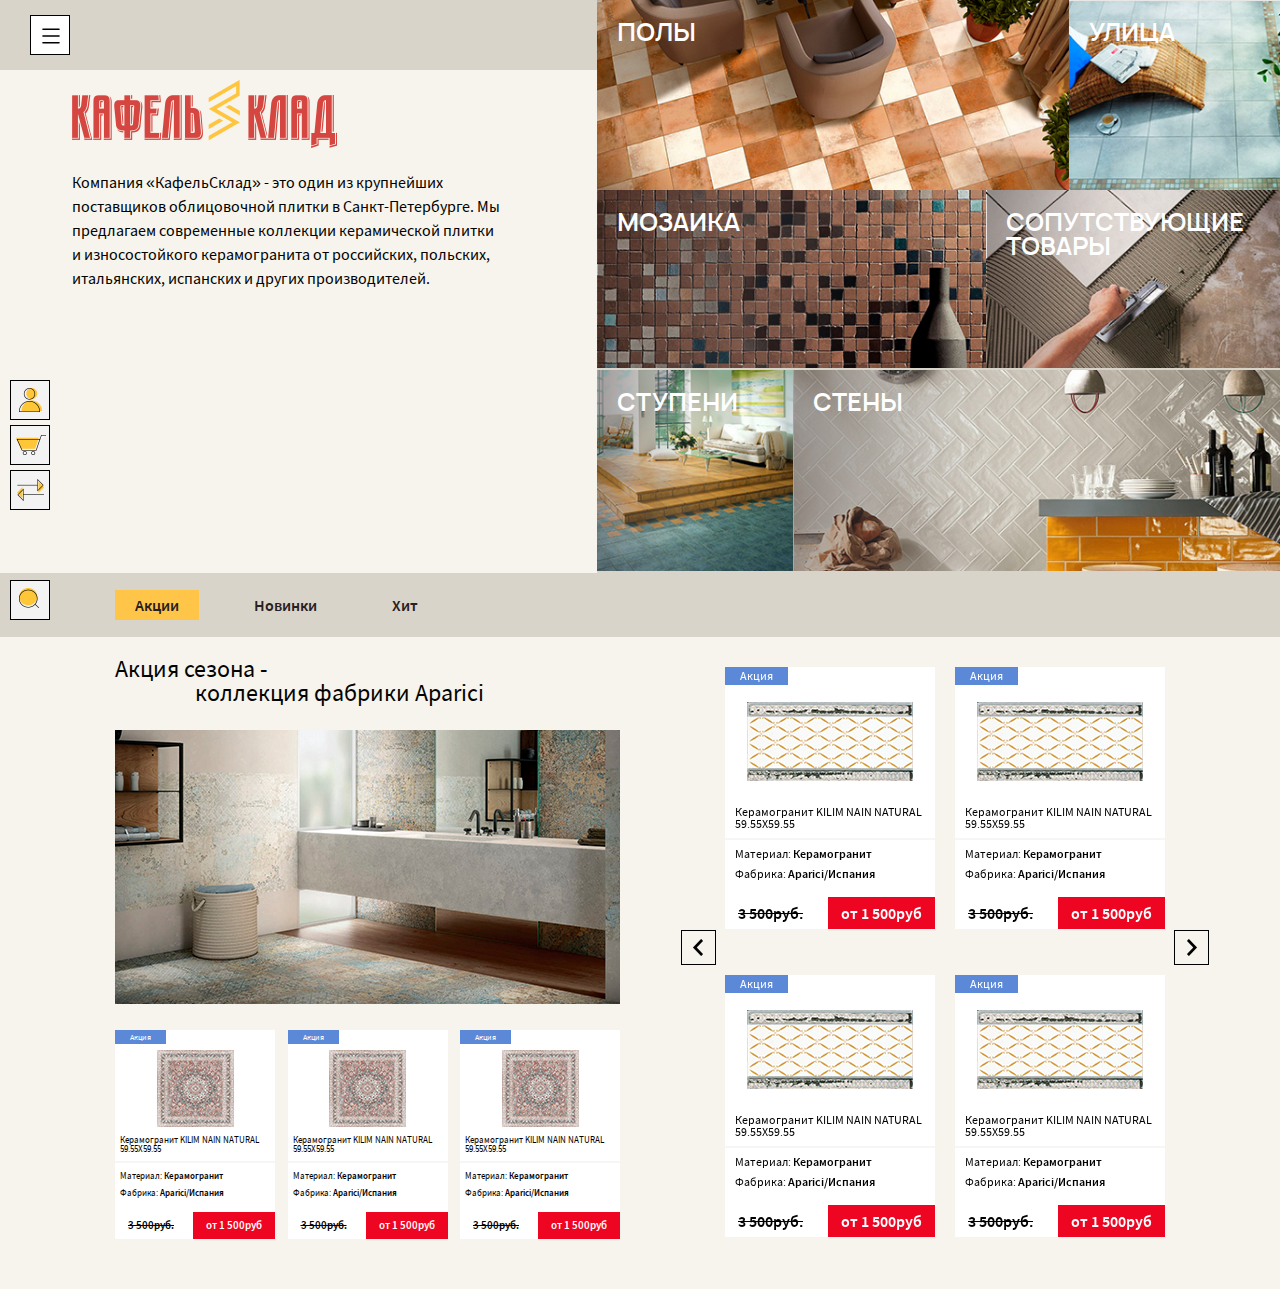
==== commit 6cd64500: "add project" ====
--- a/index.html
+++ b/index.html
@@ -7,219 +7,144 @@
     <meta http-equiv="X-UA-Compatible" content="ie=edge">
     <script src="js/jquery-1.12.4.min.js"></script>
     <script src="plugins/slick-slider/slick.min.js"></script>
+    <script src="plugins/magnific-popup/jquery.magnific-popup.min.js"></script>
     <script src="js/script.js"></script>
 
     <link rel="stylesheet" href="css/reset.css">
     <link rel="stylesheet" href="plugins/slick-slider/slick.css">
+    <link rel="stylesheet" href="plugins/magnific-popup/magnific-popup.css">
     <link rel="stylesheet" href="css/style.css">
     <title>Cafel</title>
 </head>
 <body>
 <!--HEADER-->
 <header id="header">
-    <div class="wrapper-big">
-        <div class="container">
-            <div class="row__aic">
-                <div class="mobile-menu-toggle">
-                    <svg class="ham hamRotate ham-burger" viewBox="0 0 100 100" width="40"
-                         onclick="this.classList.toggle('active')">
-                        <path
-                                class="line top"
-                                d="m 30,33 h 40 c 3.722839,0 7.5,3.126468 7.5,8.578427 0,5.451959 -2.727029,8.421573 -7.5,8.421573 h -20"/>
-                        <path
-                                class="line middle"
-                                d="m 30,50 h 40"/>
-                        <path
-                                class="line bottom"
-                                d="m 70,67 h -40 c 0,0 -7.5,-0.802118 -7.5,-8.365747 0,-7.563629 7.5,-8.634253 7.5,-8.634253 h 20"/>
-                    </svg>
+    <div class="container">
+        <div class="top">
+            <div class="wrapper-big">
+                <div class="row__aic">
+                    <div class="mobile-menu-toggle">
+                        <svg class="ham hamRotate ham-burger" viewBox="0 0 100 100" width="40"
+                             onclick="this.classList.toggle('active')">
+                            <path
+                                    class="line top"
+                                    d="m 30,33 h 40 c 3.722839,0 7.5,3.126468 7.5,8.578427 0,5.451959 -2.727029,8.421573 -7.5,8.421573 h -20"/>
+                            <path
+                                    class="line middle"
+                                    d="m 30,50 h 40"/>
+                            <path
+                                    class="line bottom"
+                                    d="m 70,67 h -40 c 0,0 -7.5,-0.802118 -7.5,-8.365747 0,-7.563629 7.5,-8.634253 7.5,-8.634253 h 20"/>
+                        </svg>
+                    </div>
+                    <div class="menu-chose lg-show">
+                        <ul>
+                            <li><a href="#"><img src="images/icons/icon-personal-area.png" alt="ЛК"> </a>
+                            </li>
+                            <li><a href="#"><img src="images/icons/icon-basket.png" alt="Корзина"></a>
+                            </li>
+                            <li><a href="#"><img src="images/icons/icon-comparison.png" alt="Сравнение"></a>
+                            </li>
+                            <li class="search"><a href="#" class="show-search-input"><img
+                                    src="images/icons/icon-search.png"
+                                    alt="Поиск"></a></li>
+                        </ul>
+                        <input type="text" class="search-input" placeholder="Поиск">
+                    </div>
                 </div>
-                <div class="menu-chose sm-show">
-                    <ul>
-                        <li><a href="#"><img src="images/icons/icon-personal-area.png" alt="ЛК"> </a>
-                        </li>
-                        <li><a href="#"><img src="images/icons/icon-basket.png" alt="Корзина"></a>
-                        </li>
-                        <li><a href="#"><img src="images/icons/icon-comparison.png" alt="Сравнение"></a></li>
-                        <li class="search"><a href="#" class="show-search-input"><img src="images/icons/icon-search.png" alt="Поиск"></a></li>
-                    </ul>
-                    <input type="text" class="search-input" placeholder="Поиск">
+            </div>
+        </div>
+        <div class="menu-header">
+            <div class="row">
+                <div class="description-bg">
+                    <div class="bg-grey">
+
+                        <div class="row">
+                            <div class="block-with-menu">
+                                <ul class="menu">
+                                    <li><a href="#">О компании</a></li>
+                                    <li><a href="#">Каталог</a></li>
+                                    <li><a href="#">Дизайнеры</a></li>
+                                    <li><a href="#">Проекты</a></li>
+                                    <li><a href="#">Оплата и возврат</a></li>
+                                    <li><a href="#">Контакты</a></li>
+                                </ul>
+                                <div class="telephone">
+                                    <img src="images/icons/icon-telephone.png" alt="Tel">
+                                    <p>922-56-68</p>
+                                </div>
+                            </div>
+                        </div>
+                    </div>
+                    <div class="description-site md-hide">
+                        <div class="logo">
+                            <img src="images/icons/icon-logo.png" alt="Logo">
+                        </div>
+                        <p> Компания «КафельСклад» - это один из крупнейших поставщиков облицовочной
+                            плитки в
+                            Санкт-Петербурге.
+                            Мы предлагаем современные коллекции керамической плитки и износостойкого
+                            керамогранита от
+                            российских, польских, итальянских, испанских и других производителей.</p>
+                    </div>
                 </div>
-                <div class="drop-menu">
-                    <div class="col">
-                        <div class="row">
-                            <div class="left-block">
-                                <div class="menu-bg">
+                <div class="right-block">
+                    <div class="description-site md-show">
+                        <div class="logo">
+                            <img src="images/icons/icon-logo.png" alt="Logo">
+                        </div>
+                        <p> Компания «КафельСклад» - это один из крупнейших поставщиков облицовочной
+                            плитки в
+                            Санкт-Петербурге.
+                            Мы предлагаем современные коллекции керамической плитки и износостойкого
+                            керамогранита от
+                            российских, польских, итальянских, испанских и других производителей.</p>
+                    </div>
+                    <div class="row">
+                        <a href="#" class="block-chose">
+                            <img src="images/images/image-floors.jpg" alt="Полы">
+                            <div class="name">
+                                Полы
+                            </div>
+                        </a>
+                        <a href="#" class="block-chose">
+                            <img src="images/images/image-street.jpg" alt="Улица">
+                            <div class="name">
+                                Улица
+                            </div>
+                        </a>
+                    </div>
+                    <div class="row">
+                        <a href="" class="block-chose">
+                            <img src="images/images/image-mosaic.jpg" alt="Мозаика">
+                            <div class="name">
+                                Мозаика
+                            </div>
+                        </a>
+                        <a href="#" class="block-chose">
+                            <img src="images/images/image-related-product.jpg" alt="Сопутствующие товары">
+                            <div class="name fz-less">
+                                Сопутствующие товары
+                            </div>
+                        </a>
+                    </div>
+                    <div class="row">
+                        <a href="#" class="block-chose">
+                            <img src="images/images/image-steps.jpg" alt="Ступени">
+                            <div class="name">
+                                Ступени
+                            </div>
+                        </a>
+                        <a href="#" class="block-chose">
+                            <img src="images/images/image-walls.jpg" alt="Стены">
+                            <div class="name">
+                                Стены
+                            </div>
+                        </a>
+                    </div>
+                </div>
+            </div>
 
-                                    <div class="row">
-                                        <div class="block-with-menu">
-                                            <ul class="menu">
-                                                <li><a href="#">О компании</a></li>
-                                                <li><a href="#">Каталог</a></li>
-                                                <li><a href="#">Дизайнеры</a></li>
-                                                <li><a href="#">Проекты</a></li>
-                                                <li><a href="#">Оплата и возврат</a></li>
-                                                <li><a href="#">Контакты</a></li>
-                                            </ul>
-                                            <div class="telephone">
-                                                <img src="images/icons/icon-telephone.png" alt="Tel">
-                                                <p>922-56-68</p>
-                                            </div>
-                                        </div>
-                                    </div>
-
-                                </div>
-                                <div class="description-bg lg-hide">
-
-                                    <div class="description-site">
-                                        <div class="logo">
-                                            <img src="images/icons/icon-logo.png" alt="Logo">
-                                        </div>
-                                        <p> Компания «КафельСклад» - это один из крупнейших поставщиков облицовочной
-                                            плитки в
-                                            Санкт-Петербурге.
-                                            Мы предлагаем современные коллекции керамической плитки и износостойкого
-                                            керамогранита от
-                                            российских, польских, итальянских, испанских и других производителей.</p>
-                                    </div>
-
-                                </div>
-                            </div>
-                            <div class="right-block sm-hide">
-                                <div class="row">
-                                    <a href="#" class="block-chose">
-                                        <img src="images/images/image-floors.jpg" alt="Полы">
-                                        <div class="name">
-                                            Полы
-                                        </div>
-                                    </a>
-                                    <a href="#" class="block-chose">
-                                        <img src="images/images/image-street.jpg" alt="Улица">
-                                        <div class="name">
-                                            Улица
-                                        </div>
-                                    </a>
-                                </div>
-                                <div class="row">
-                                    <a href="" class="block-chose">
-                                        <img src="images/images/image-mosaic.jpg" alt="Мозаика">
-                                        <div class="name">
-                                            Мозаика
-                                        </div>
-                                    </a>
-                                    <a href="#" class="block-chose">
-                                        <img src="images/images/image-related-product.jpg" alt="Сопутствующие товары">
-                                        <div class="name">
-                                            Сопутствующие товары
-                                        </div>
-                                    </a>
-                                </div>
-                                <div class="row">
-                                    <a href="#" class="block-chose">
-                                        <img src="images/images/image-steps.jpg" alt="Ступени">
-                                        <div class="name">
-                                            Ступени
-                                        </div>
-                                    </a>
-                                    <a href="#" class="block-chose">
-                                        <img src="images/images/image-walls.jpg" alt="Стены">
-                                        <div class="name">
-                                            Стены
-                                        </div>
-                                    </a>
-                                </div>
-                            </div>
-                        </div>
-                        <div class="description-bg lg-show sm-hide">
-
-                            <div class="description-site">
-                                <div class="logo">
-                                    <img src="images/icons/icon-logo.png" alt="Logo">
-                                </div>
-                                <p> Компания «КафельСклад» - это один из крупнейших поставщиков облицовочной плитки в
-                                    Санкт-Петербурге.
-                                    Мы предлагаем современные коллекции керамической плитки и износостойкого
-                                    керамогранита от
-                                    российских, польских, итальянских, испанских и других производителей.</p>
-                            </div>
-
-                        </div>
-                    </div>
-                </div>
-
-                <nav class="sm-hide">
-                    <ul class="row">
-                        <li><a href="#" class="active">Акции</a></li>
-                        <li><a href="#">Новинки</a></li>
-                        <li><a href="#">Хит</a></li>
-                    </ul>
-                </nav>
-
-            </div>
-            <div class="menu-header sm-show">
-                <div class="col">
-                    <div class="description-bg">
-
-                        <div class="description-site">
-                            <div class="logo">
-                                <img src="images/icons/icon-logo.png" alt="Logo">
-                            </div>
-                            <p> Компания «КафельСклад» - это один из крупнейших поставщиков облицовочной
-                                плитки в
-                                Санкт-Петербурге.
-                                Мы предлагаем современные коллекции керамической плитки и износостойкого
-                                керамогранита от
-                                российских, польских, итальянских, испанских и других производителей.</p>
-                        </div>
-
-                    </div>
-                    <div class="right-block">
-                        <div class="row">
-                            <a href="#" class="block-chose">
-                                <img src="images/images/image-floors.jpg" alt="Полы">
-                                <div class="name">
-                                    Полы
-                                </div>
-                            </a>
-                            <a href="#" class="block-chose">
-                                <img src="images/images/image-street.jpg" alt="Улица">
-                                <div class="name">
-                                    Улица
-                                </div>
-                            </a>
-                        </div>
-                        <div class="row">
-                            <a href="" class="block-chose">
-                                <img src="images/images/image-mosaic.jpg" alt="Мозаика">
-                                <div class="name">
-                                    Мозаика
-                                </div>
-                            </a>
-                            <a href="#" class="block-chose">
-                                <img src="images/images/image-related-product.jpg" alt="Сопутствующие товары">
-                                <div class="name fz-less">
-                                    Сопутствующие товары
-                                </div>
-                            </a>
-                        </div>
-                        <div class="row">
-                            <a href="#" class="block-chose">
-                                <img src="images/images/image-steps.jpg" alt="Ступени">
-                                <div class="name">
-                                    Ступени
-                                </div>
-                            </a>
-                            <a href="#" class="block-chose">
-                                <img src="images/images/image-walls.jpg" alt="Стены">
-                                <div class="name">
-                                    Стены
-                                </div>
-                            </a>
-                        </div>
-                    </div>
-                </div>
-
-            </div>
         </div>
     </div>
 </header>
@@ -229,317 +154,912 @@
     <ul>
         <li><a href="#"><img src="images/icons/icon-personal-area.png" alt="ЛК"> <span class="description">Личный кабинет</span></a>
         </li>
-        <li><a href="#"><img src="images/icons/icon-basket.png" alt="Корзина"> <span class="description">Корзина</span></a>
+        <li><a href="#"><img src="images/icons/icon-basket.png" alt="Корзина"> <span
+                class="description">Корзина</span></a>
         </li>
         <li><a href="#"><img src="images/icons/icon-comparison.png" alt="Сравнение"> <span
                 class="description">Сравнение</span></a></li>
-        <li class="search"><a href="#"><img src="images/icons/icon-search.png" alt="Поиск"><span
+        <li class="last-item"><div class="search"><img src="images/icons/icon-search.png" alt="Поиск"></div><span
                 class="description hide-click"><input
-                type="text" class="search-area" placeholder="Поиск"></span></a></li>
+                type="text" class="search-area" placeholder="Поиск"></span></li>
     </ul>
 </div>
 
 <!--DISCOUNT-->
 <section id="discounts">
-    <div class="cap-menu sm-show">
-        <div class="wrapper-big">
-            <ul class="row">
-                <li><a href="#" class="active">Акции</a></li>
-                <li><a href="#">Новинки</a></li>
-                <li><a href="#">Хит</a></li>
+    <div class="cap-menu">
+        <div class="wrapper">
+            <ul class="main-tabs row">
+                <li class="active">Акции</li>
+                <li>Новинки</li>
+                <li>Хит</li>
             </ul>
         </div>
     </div>
     <div class="wrapper">
         <div class="container">
-            <div class="row">
-                <div class="block">
-                    <h1>
-                        Акция сезона - <br/>
-                        <span>коллекция фабрики Aparici</span>
-                    </h1>
-                    <a href="#" class="discount-image">
-                        <img src="images/images/image-discount.jpg" alt="image">
-                    </a>
-                    <div class="row md-hide">
-                        <a href="#" class="block-product">
-                            <div class="sale-alert">
-                                Акция
-                            </div>
-                            <img src="images/images/image-product.jpg" alt="Фото продукта" class="image-product">
-                            <div class="name">
-                                Керамогранит KILIM NAIN NATURAL 59.55X59.55
-                            </div>
-                            <div class="materials-block">
-                                <p>Материал: <span>Керамогранит</span></p>
-                            </div>
-                            <div class="block-factory">
-                                <p>Фабрика: <span>Aparici/Испания</span></p>
-                            </div>
-                            <div class="block-price row">
-                                <div class="without-discount">
-                                    3 500руб.
-                                </div>
-                                <div class="with-discount">
-                                    от 1 500руб
-                                </div>
-                            </div>
+            <div class="one-tab active">
+                <div class="row">
+                    <div class="block">
+                        <h1>
+                            Акция сезона - <br/>
+                            <span>коллекция фабрики Aparici</span>
+                        </h1>
+                        <a href="#" class="discount-image">
+                            <img src="images/images/image-discount.jpg" alt="image">
                         </a>
-                        <a href="#" class="block-product">
-                            <div class="sale-alert">
-                                Акция
-                            </div>
-                            <img src="images/images/image-product.jpg" alt="Фото продукта" class="image-product">
-                            <div class="name">
-                                Керамогранит KILIM NAIN NATURAL 59.55X59.55
-                            </div>
-                            <div class="materials-block">
-                                <p>Материал: <span>Керамогранит</span></p>
-                            </div>
-                            <div class="block-factory">
-                                <p>Фабрика: <span>Aparici/Испания</span></p>
-                            </div>
-                            <div class="block-price row">
-                                <div class="without-discount">
-                                    3 500руб.
-                                </div>
-                                <div class="with-discount">
-                                    от 1 500руб
-                                </div>
-                            </div>
+                        <div class="row md-hide">
+                            <a href="#" class="block-product">
+                                <div class="sale-alert">
+                                    Акция
+                                </div>
+                                <img src="images/images/image-product.jpg" alt="Фото продукта" class="image-product">
+                                <div class="name">
+                                    Керамогранит KILIM NAIN NATURAL 59.55X59.55
+                                </div>
+                                <div class="materials-block">
+                                    <p>Материал: <span>Керамогранит</span></p>
+                                </div>
+                                <div class="block-factory">
+                                    <p>Фабрика: <span>Aparici/Испания</span></p>
+                                </div>
+                                <div class="block-price row">
+                                    <div class="without-discount">
+                                        3 500руб.
+                                    </div>
+                                    <div class="with-discount">
+                                        от 1 500руб
+                                    </div>
+                                </div>
+                            </a>
+                            <a href="#" class="block-product">
+                                <div class="sale-alert">
+                                    Акция
+                                </div>
+                                <img src="images/images/image-product.jpg" alt="Фото продукта" class="image-product">
+                                <div class="name">
+                                    Керамогранит KILIM NAIN NATURAL 59.55X59.55
+                                </div>
+                                <div class="materials-block">
+                                    <p>Материал: <span>Керамогранит</span></p>
+                                </div>
+                                <div class="block-factory">
+                                    <p>Фабрика: <span>Aparici/Испания</span></p>
+                                </div>
+                                <div class="block-price row">
+                                    <div class="without-discount">
+                                        3 500руб.
+                                    </div>
+                                    <div class="with-discount">
+                                        от 1 500руб
+                                    </div>
+                                </div>
+                            </a>
+                            <a href="#" class="block-product">
+                                <div class="sale-alert">
+                                    Акция
+                                </div>
+                                <img src="images/images/image-product.jpg" alt="Фото продукта" class="image-product">
+                                <div class="name">
+                                    Керамогранит KILIM NAIN NATURAL 59.55X59.55
+                                </div>
+                                <div class="materials-block">
+                                    <p>Материал: <span>Керамогранит</span></p>
+                                </div>
+                                <div class="block-factory">
+                                    <p>Фабрика: <span>Aparici/Испания</span></p>
+                                </div>
+                                <div class="block-price row__aic">
+                                    <div class="without-discount">
+                                        3 500руб.
+                                    </div>
+                                    <div class="with-discount">
+                                        от 1 500руб
+                                    </div>
+                                </div>
+                            </a>
+                        </div>
+                    </div>
+                    <div class="block-full">
+                        <div class="slider">
+                            <div class="block-slider">
+                                <div class="col">
+                                    <div class="row">
+                                        <a href="#" class="block-product bigger">
+                                            <div class="sale-alert">
+                                                Акция
+                                            </div>
+                                            <img src="images/images/image-product-two.jpg" alt="Фото продукта"
+                                                 class="image-product">
+                                            <div class="name">
+                                                Керамогранит KILIM NAIN NATURAL 59.55X59.55
+                                            </div>
+                                            <div class="materials-block">
+                                                <p>Материал: <span>Керамогранит</span></p>
+                                            </div>
+                                            <div class="block-factory">
+                                                <p>Фабрика: <span>Aparici/Испания</span></p>
+                                            </div>
+                                            <div class="block-price row__aic">
+                                                <div class="without-discount">
+                                                    3 500руб.
+                                                </div>
+                                                <div class="with-discount">
+                                                    от 1 500руб
+                                                </div>
+                                            </div>
+                                        </a>
+                                        <a href="#" class="block-product bigger">
+                                            <div class="sale-alert">
+                                                Акция
+                                            </div>
+                                            <img src="images/images/image-product-two.jpg" alt="Фото продукта"
+                                                 class="image-product">
+                                            <div class="name">
+                                                Керамогранит KILIM NAIN NATURAL 59.55X59.55
+                                            </div>
+                                            <div class="materials-block">
+                                                <p>Материал: <span>Керамогранит</span></p>
+                                            </div>
+                                            <div class="block-factory">
+                                                <p>Фабрика: <span>Aparici/Испания</span></p>
+                                            </div>
+                                            <div class="block-price row__aic">
+                                                <div class="without-discount">
+                                                    3 500руб.
+                                                </div>
+                                                <div class="with-discount">
+                                                    от 1 500руб
+                                                </div>
+                                            </div>
+                                        </a>
+                                    </div>
+                                    <div class="row">
+                                        <a href="#" class="block-product bigger">
+                                            <div class="sale-alert">
+                                                Акция
+                                            </div>
+                                            <img src="images/images/image-product-two.jpg" alt="Фото продукта"
+                                                 class="image-product">
+                                            <div class="name">
+                                                Керамогранит KILIM NAIN NATURAL 59.55X59.55
+                                            </div>
+                                            <div class="materials-block">
+                                                <p>Материал: <span>Керамогранит</span></p>
+                                            </div>
+                                            <div class="block-factory">
+                                                <p>Фабрика: <span>Aparici/Испания</span></p>
+                                            </div>
+                                            <div class="block-price row__aic">
+                                                <div class="without-discount">
+                                                    3 500руб.
+                                                </div>
+                                                <div class="with-discount">
+                                                    от 1 500руб
+                                                </div>
+                                            </div>
+                                        </a>
+                                        <a href="#" class="block-product bigger">
+                                            <div class="sale-alert">
+                                                Акция
+                                            </div>
+                                            <img src="images/images/image-product-two.jpg" alt="Фото продукта"
+                                                 class="image-product">
+                                            <div class="name">
+                                                Керамогранит KILIM NAIN NATURAL 59.55X59.55
+                                            </div>
+                                            <div class="materials-block">
+                                                <p>Материал: <span>Керамогранит</span></p>
+                                            </div>
+                                            <div class="block-factory">
+                                                <p>Фабрика: <span>Aparici/Испания</span></p>
+                                            </div>
+                                            <div class="block-price row__aic">
+                                                <div class="without-discount">
+                                                    3 500руб.
+                                                </div>
+                                                <div class="with-discount">
+                                                    от 1 500руб
+                                                </div>
+                                            </div>
+                                        </a>
+                                    </div>
+                                </div>
+                            </div>
+                            <div class="block-slider">
+                                <div class="col">
+                                    <div class="row">
+                                        <a href="#" class="block-product bigger">
+                                            <div class="sale-alert">
+                                                Акция
+                                            </div>
+                                            <img src="images/images/image-product-two.jpg" alt="Фото продукта"
+                                                 class="image-product">
+                                            <div class="name">
+                                                Керамогранит KILIM NAIN NATURAL 59.55X59.55
+                                            </div>
+                                            <div class="materials-block">
+                                                <p>Материал: <span>Керамогранит</span></p>
+                                            </div>
+                                            <div class="block-factory">
+                                                <p>Фабрика: <span>Aparici/Испания</span></p>
+                                            </div>
+                                            <div class="block-price row__aic">
+                                                <div class="without-discount">
+                                                    3 500руб.
+                                                </div>
+                                                <div class="with-discount">
+                                                    от 1 500руб
+                                                </div>
+                                            </div>
+                                        </a>
+                                        <a href="#" class="block-product bigger">
+                                            <div class="sale-alert">
+                                                Акция
+                                            </div>
+                                            <img src="images/images/image-product-two.jpg" alt="Фото продукта"
+                                                 class="image-product">
+                                            <div class="name">
+                                                Керамогранит KILIM NAIN NATURAL 59.55X59.55
+                                            </div>
+                                            <div class="materials-block">
+                                                <p>Материал: <span>Керамогранит</span></p>
+                                            </div>
+                                            <div class="block-factory">
+                                                <p>Фабрика: <span>Aparici/Испания</span></p>
+                                            </div>
+                                            <div class="block-price row__aic">
+                                                <div class="without-discount">
+                                                    3 500руб.
+                                                </div>
+                                                <div class="with-discount">
+                                                    от 1 500руб
+                                                </div>
+                                            </div>
+                                        </a>
+                                    </div>
+                                    <div class="row">
+                                        <a href="#" class="block-product bigger">
+                                            <div class="sale-alert">
+                                                Акция
+                                            </div>
+                                            <img src="images/images/image-product-two.jpg" alt="Фото продукта"
+                                                 class="image-product">
+                                            <div class="name">
+                                                Керамогранит KILIM NAIN NATURAL 59.55X59.55
+                                            </div>
+                                            <div class="materials-block">
+                                                <p>Материал: <span>Керамогранит</span></p>
+                                            </div>
+                                            <div class="block-factory">
+                                                <p>Фабрика: <span>Aparici/Испания</span></p>
+                                            </div>
+                                            <div class="block-price row__aic">
+                                                <div class="without-discount">
+                                                    3 500руб.
+                                                </div>
+                                                <div class="with-discount">
+                                                    от 1 500руб
+                                                </div>
+                                            </div>
+                                        </a>
+                                        <a href="#" class="block-product bigger">
+                                            <div class="sale-alert">
+                                                Акция
+                                            </div>
+                                            <img src="images/images/image-product-two.jpg" alt="Фото продукта"
+                                                 class="image-product">
+                                            <div class="name">
+                                                Керамогранит KILIM NAIN NATURAL 59.55X59.55
+                                            </div>
+                                            <div class="materials-block">
+                                                <p>Материал: <span>Керамогранит</span></p>
+                                            </div>
+                                            <div class="block-factory">
+                                                <p>Фабрика: <span>Aparici/Испания</span></p>
+                                            </div>
+                                            <div class="block-price row__aic">
+                                                <div class="without-discount">
+                                                    3 500руб.
+                                                </div>
+                                                <div class="with-discount">
+                                                    от 1 500руб
+                                                </div>
+                                            </div>
+                                        </a>
+                                    </div>
+                                </div>
+                            </div>
+                        </div>
+                    </div>
+                </div>
+            </div>
+            <div class="one-tab">
+                <div class="row">
+                    <div class="block">
+                        <h1>
+                            Новинки сезона - <br/>
+                            <span>коллекция фабрики Aparici</span>
+                        </h1>
+                        <a href="#" class="discount-image">
+                            <img src="images/images/image-discount.jpg" alt="image">
                         </a>
-                        <a href="#" class="block-product">
-                            <div class="sale-alert">
-                                Акция
-                            </div>
-                            <img src="images/images/image-product.jpg" alt="Фото продукта" class="image-product">
-                            <div class="name">
-                                Керамогранит KILIM NAIN NATURAL 59.55X59.55
-                            </div>
-                            <div class="materials-block">
-                                <p>Материал: <span>Керамогранит</span></p>
-                            </div>
-                            <div class="block-factory">
-                                <p>Фабрика: <span>Aparici/Испания</span></p>
-                            </div>
-                            <div class="block-price row__aic">
-                                <div class="without-discount">
-                                    3 500руб.
-                                </div>
-                                <div class="with-discount">
-                                    от 1 500руб
-                                </div>
-                            </div>
+                        <div class="row md-hide">
+                            <a href="#" class="block-product">
+                                <div class="sale-alert">
+                                    Акция
+                                </div>
+                                <img src="images/images/image-product.jpg" alt="Фото продукта" class="image-product">
+                                <div class="name">
+                                    Керамогранит KILIM NAIN NATURAL 59.55X59.55
+                                </div>
+                                <div class="materials-block">
+                                    <p>Материал: <span>Керамогранит</span></p>
+                                </div>
+                                <div class="block-factory">
+                                    <p>Фабрика: <span>Aparici/Испания</span></p>
+                                </div>
+                                <div class="block-price row">
+                                    <div class="without-discount">
+                                        3 500руб.
+                                    </div>
+                                    <div class="with-discount">
+                                        от 1 500руб
+                                    </div>
+                                </div>
+                            </a>
+                            <a href="#" class="block-product">
+                                <div class="sale-alert">
+                                    Акция
+                                </div>
+                                <img src="images/images/image-product.jpg" alt="Фото продукта" class="image-product">
+                                <div class="name">
+                                    Керамогранит KILIM NAIN NATURAL 59.55X59.55
+                                </div>
+                                <div class="materials-block">
+                                    <p>Материал: <span>Керамогранит</span></p>
+                                </div>
+                                <div class="block-factory">
+                                    <p>Фабрика: <span>Aparici/Испания</span></p>
+                                </div>
+                                <div class="block-price row">
+                                    <div class="without-discount">
+                                        3 500руб.
+                                    </div>
+                                    <div class="with-discount">
+                                        от 1 500руб
+                                    </div>
+                                </div>
+                            </a>
+                            <a href="#" class="block-product">
+                                <div class="sale-alert">
+                                    Акция
+                                </div>
+                                <img src="images/images/image-product.jpg" alt="Фото продукта" class="image-product">
+                                <div class="name">
+                                    Керамогранит KILIM NAIN NATURAL 59.55X59.55
+                                </div>
+                                <div class="materials-block">
+                                    <p>Материал: <span>Керамогранит</span></p>
+                                </div>
+                                <div class="block-factory">
+                                    <p>Фабрика: <span>Aparici/Испания</span></p>
+                                </div>
+                                <div class="block-price row__aic">
+                                    <div class="without-discount">
+                                        3 500руб.
+                                    </div>
+                                    <div class="with-discount">
+                                        от 1 500руб
+                                    </div>
+                                </div>
+                            </a>
+                        </div>
+                    </div>
+                    <div class="block-full">
+                        <div class="slider">
+                            <div class="block-slider">
+                                <div class="col">
+                                    <div class="row">
+                                        <a href="#" class="block-product bigger">
+                                            <div class="sale-alert">
+                                                Акция
+                                            </div>
+                                            <img src="images/images/image-product-two.jpg" alt="Фото продукта"
+                                                 class="image-product">
+                                            <div class="name">
+                                                Керамогранит KILIM NAIN NATURAL 59.55X59.55
+                                            </div>
+                                            <div class="materials-block">
+                                                <p>Материал: <span>Керамогранит</span></p>
+                                            </div>
+                                            <div class="block-factory">
+                                                <p>Фабрика: <span>Aparici/Испания</span></p>
+                                            </div>
+                                            <div class="block-price row__aic">
+                                                <div class="without-discount">
+                                                    3 500руб.
+                                                </div>
+                                                <div class="with-discount">
+                                                    от 1 500руб
+                                                </div>
+                                            </div>
+                                        </a>
+                                        <a href="#" class="block-product bigger">
+                                            <div class="sale-alert">
+                                                Акция
+                                            </div>
+                                            <img src="images/images/image-product-two.jpg" alt="Фото продукта"
+                                                 class="image-product">
+                                            <div class="name">
+                                                Керамогранит KILIM NAIN NATURAL 59.55X59.55
+                                            </div>
+                                            <div class="materials-block">
+                                                <p>Материал: <span>Керамогранит</span></p>
+                                            </div>
+                                            <div class="block-factory">
+                                                <p>Фабрика: <span>Aparici/Испания</span></p>
+                                            </div>
+                                            <div class="block-price row__aic">
+                                                <div class="without-discount">
+                                                    3 500руб.
+                                                </div>
+                                                <div class="with-discount">
+                                                    от 1 500руб
+                                                </div>
+                                            </div>
+                                        </a>
+                                    </div>
+                                    <div class="row">
+                                        <a href="#" class="block-product bigger">
+                                            <div class="sale-alert">
+                                                Акция
+                                            </div>
+                                            <img src="images/images/image-product-two.jpg" alt="Фото продукта"
+                                                 class="image-product">
+                                            <div class="name">
+                                                Керамогранит KILIM NAIN NATURAL 59.55X59.55
+                                            </div>
+                                            <div class="materials-block">
+                                                <p>Материал: <span>Керамогранит</span></p>
+                                            </div>
+                                            <div class="block-factory">
+                                                <p>Фабрика: <span>Aparici/Испания</span></p>
+                                            </div>
+                                            <div class="block-price row__aic">
+                                                <div class="without-discount">
+                                                    3 500руб.
+                                                </div>
+                                                <div class="with-discount">
+                                                    от 1 500руб
+                                                </div>
+                                            </div>
+                                        </a>
+                                        <a href="#" class="block-product bigger">
+                                            <div class="sale-alert">
+                                                Акция
+                                            </div>
+                                            <img src="images/images/image-product-two.jpg" alt="Фото продукта"
+                                                 class="image-product">
+                                            <div class="name">
+                                                Керамогранит KILIM NAIN NATURAL 59.55X59.55
+                                            </div>
+                                            <div class="materials-block">
+                                                <p>Материал: <span>Керамогранит</span></p>
+                                            </div>
+                                            <div class="block-factory">
+                                                <p>Фабрика: <span>Aparici/Испания</span></p>
+                                            </div>
+                                            <div class="block-price row__aic">
+                                                <div class="without-discount">
+                                                    3 500руб.
+                                                </div>
+                                                <div class="with-discount">
+                                                    от 1 500руб
+                                                </div>
+                                            </div>
+                                        </a>
+                                    </div>
+                                </div>
+                            </div>
+                            <div class="block-slider">
+                                <div class="col">
+                                    <div class="row">
+                                        <a href="#" class="block-product bigger">
+                                            <div class="sale-alert">
+                                                Акция
+                                            </div>
+                                            <img src="images/images/image-product-two.jpg" alt="Фото продукта"
+                                                 class="image-product">
+                                            <div class="name">
+                                                Керамогранит KILIM NAIN NATURAL 59.55X59.55
+                                            </div>
+                                            <div class="materials-block">
+                                                <p>Материал: <span>Керамогранит</span></p>
+                                            </div>
+                                            <div class="block-factory">
+                                                <p>Фабрика: <span>Aparici/Испания</span></p>
+                                            </div>
+                                            <div class="block-price row__aic">
+                                                <div class="without-discount">
+                                                    3 500руб.
+                                                </div>
+                                                <div class="with-discount">
+                                                    от 1 500руб
+                                                </div>
+                                            </div>
+                                        </a>
+                                        <a href="#" class="block-product bigger">
+                                            <div class="sale-alert">
+                                                Акция
+                                            </div>
+                                            <img src="images/images/image-product-two.jpg" alt="Фото продукта"
+                                                 class="image-product">
+                                            <div class="name">
+                                                Керамогранит KILIM NAIN NATURAL 59.55X59.55
+                                            </div>
+                                            <div class="materials-block">
+                                                <p>Материал: <span>Керамогранит</span></p>
+                                            </div>
+                                            <div class="block-factory">
+                                                <p>Фабрика: <span>Aparici/Испания</span></p>
+                                            </div>
+                                            <div class="block-price row__aic">
+                                                <div class="without-discount">
+                                                    3 500руб.
+                                                </div>
+                                                <div class="with-discount">
+                                                    от 1 500руб
+                                                </div>
+                                            </div>
+                                        </a>
+                                    </div>
+                                    <div class="row">
+                                        <a href="#" class="block-product bigger">
+                                            <div class="sale-alert">
+                                                Акция
+                                            </div>
+                                            <img src="images/images/image-product-two.jpg" alt="Фото продукта"
+                                                 class="image-product">
+                                            <div class="name">
+                                                Керамогранит KILIM NAIN NATURAL 59.55X59.55
+                                            </div>
+                                            <div class="materials-block">
+                                                <p>Материал: <span>Керамогранит</span></p>
+                                            </div>
+                                            <div class="block-factory">
+                                                <p>Фабрика: <span>Aparici/Испания</span></p>
+                                            </div>
+                                            <div class="block-price row__aic">
+                                                <div class="without-discount">
+                                                    3 500руб.
+                                                </div>
+                                                <div class="with-discount">
+                                                    от 1 500руб
+                                                </div>
+                                            </div>
+                                        </a>
+                                        <a href="#" class="block-product bigger">
+                                            <div class="sale-alert">
+                                                Акция
+                                            </div>
+                                            <img src="images/images/image-product-two.jpg" alt="Фото продукта"
+                                                 class="image-product">
+                                            <div class="name">
+                                                Керамогранит KILIM NAIN NATURAL 59.55X59.55
+                                            </div>
+                                            <div class="materials-block">
+                                                <p>Материал: <span>Керамогранит</span></p>
+                                            </div>
+                                            <div class="block-factory">
+                                                <p>Фабрика: <span>Aparici/Испания</span></p>
+                                            </div>
+                                            <div class="block-price row__aic">
+                                                <div class="without-discount">
+                                                    3 500руб.
+                                                </div>
+                                                <div class="with-discount">
+                                                    от 1 500руб
+                                                </div>
+                                            </div>
+                                        </a>
+                                    </div>
+                                </div>
+                            </div>
+                        </div>
+                    </div>
+                </div>
+            </div>
+            <div class="one-tab">
+                <div class="row">
+                    <div class="block">
+                        <h1>
+                            Хиты сезона - <br/>
+                            <span>коллекция фабрики Aparici</span>
+                        </h1>
+                        <a href="#" class="discount-image">
+                            <img src="images/images/image-discount.jpg" alt="image">
                         </a>
-                    </div>
-                </div>
-                <div class="block-full">
-                    <div class="slider">
-                        <div class="block-slider">
-                            <div class="col">
-                                <div class="row">
-                                    <a href="#" class="block-product bigger">
-                                        <div class="sale-alert">
-                                            Акция
-                                        </div>
-                                        <img src="images/images/image-product-two.jpg" alt="Фото продукта"
-                                             class="image-product">
-                                        <div class="name">
-                                            Керамогранит KILIM NAIN NATURAL 59.55X59.55
-                                        </div>
-                                        <div class="materials-block">
-                                            <p>Материал: <span>Керамогранит</span></p>
-                                        </div>
-                                        <div class="block-factory">
-                                            <p>Фабрика: <span>Aparici/Испания</span></p>
-                                        </div>
-                                        <div class="block-price row__aic">
-                                            <div class="without-discount">
-                                                3 500руб.
-                                            </div>
-                                            <div class="with-discount">
-                                                от 1 500руб
-                                            </div>
-                                        </div>
-                                    </a>
-                                    <a href="#" class="block-product bigger">
-                                        <div class="sale-alert">
-                                            Акция
-                                        </div>
-                                        <img src="images/images/image-product-two.jpg" alt="Фото продукта"
-                                             class="image-product">
-                                        <div class="name">
-                                            Керамогранит KILIM NAIN NATURAL 59.55X59.55
-                                        </div>
-                                        <div class="materials-block">
-                                            <p>Материал: <span>Керамогранит</span></p>
-                                        </div>
-                                        <div class="block-factory">
-                                            <p>Фабрика: <span>Aparici/Испания</span></p>
-                                        </div>
-                                        <div class="block-price row__aic">
-                                            <div class="without-discount">
-                                                3 500руб.
-                                            </div>
-                                            <div class="with-discount">
-                                                от 1 500руб
-                                            </div>
-                                        </div>
-                                    </a>
-                                </div>
-                                <div class="row">
-                                    <a href="#" class="block-product bigger">
-                                        <div class="sale-alert">
-                                            Акция
-                                        </div>
-                                        <img src="images/images/image-product-two.jpg" alt="Фото продукта"
-                                             class="image-product">
-                                        <div class="name">
-                                            Керамогранит KILIM NAIN NATURAL 59.55X59.55
-                                        </div>
-                                        <div class="materials-block">
-                                            <p>Материал: <span>Керамогранит</span></p>
-                                        </div>
-                                        <div class="block-factory">
-                                            <p>Фабрика: <span>Aparici/Испания</span></p>
-                                        </div>
-                                        <div class="block-price row__aic">
-                                            <div class="without-discount">
-                                                3 500руб.
-                                            </div>
-                                            <div class="with-discount">
-                                                от 1 500руб
-                                            </div>
-                                        </div>
-                                    </a>
-                                    <a href="#" class="block-product bigger">
-                                        <div class="sale-alert">
-                                            Акция
-                                        </div>
-                                        <img src="images/images/image-product-two.jpg" alt="Фото продукта"
-                                             class="image-product">
-                                        <div class="name">
-                                            Керамогранит KILIM NAIN NATURAL 59.55X59.55
-                                        </div>
-                                        <div class="materials-block">
-                                            <p>Материал: <span>Керамогранит</span></p>
-                                        </div>
-                                        <div class="block-factory">
-                                            <p>Фабрика: <span>Aparici/Испания</span></p>
-                                        </div>
-                                        <div class="block-price row__aic">
-                                            <div class="without-discount">
-                                                3 500руб.
-                                            </div>
-                                            <div class="with-discount">
-                                                от 1 500руб
-                                            </div>
-                                        </div>
-                                    </a>
-                                </div>
-                            </div>
+                        <div class="row md-hide">
+                            <a href="#" class="block-product">
+                                <div class="sale-alert">
+                                    Акция
+                                </div>
+                                <img src="images/images/image-product.jpg" alt="Фото продукта" class="image-product">
+                                <div class="name">
+                                    Керамогранит KILIM NAIN NATURAL 59.55X59.55
+                                </div>
+                                <div class="materials-block">
+                                    <p>Материал: <span>Керамогранит</span></p>
+                                </div>
+                                <div class="block-factory">
+                                    <p>Фабрика: <span>Aparici/Испания</span></p>
+                                </div>
+                                <div class="block-price row">
+                                    <div class="without-discount">
+                                        3 500руб.
+                                    </div>
+                                    <div class="with-discount">
+                                        от 1 500руб
+                                    </div>
+                                </div>
+                            </a>
+                            <a href="#" class="block-product">
+                                <div class="sale-alert">
+                                    Акция
+                                </div>
+                                <img src="images/images/image-product.jpg" alt="Фото продукта" class="image-product">
+                                <div class="name">
+                                    Керамогранит KILIM NAIN NATURAL 59.55X59.55
+                                </div>
+                                <div class="materials-block">
+                                    <p>Материал: <span>Керамогранит</span></p>
+                                </div>
+                                <div class="block-factory">
+                                    <p>Фабрика: <span>Aparici/Испания</span></p>
+                                </div>
+                                <div class="block-price row">
+                                    <div class="without-discount">
+                                        3 500руб.
+                                    </div>
+                                    <div class="with-discount">
+                                        от 1 500руб
+                                    </div>
+                                </div>
+                            </a>
+                            <a href="#" class="block-product">
+                                <div class="sale-alert">
+                                    Акция
+                                </div>
+                                <img src="images/images/image-product.jpg" alt="Фото продукта" class="image-product">
+                                <div class="name">
+                                    Керамогранит KILIM NAIN NATURAL 59.55X59.55
+                                </div>
+                                <div class="materials-block">
+                                    <p>Материал: <span>Керамогранит</span></p>
+                                </div>
+                                <div class="block-factory">
+                                    <p>Фабрика: <span>Aparici/Испания</span></p>
+                                </div>
+                                <div class="block-price row__aic">
+                                    <div class="without-discount">
+                                        3 500руб.
+                                    </div>
+                                    <div class="with-discount">
+                                        от 1 500руб
+                                    </div>
+                                </div>
+                            </a>
                         </div>
-                        <div class="block-slider">
-                            <div class="col">
-                                <div class="row">
-                                    <a href="#" class="block-product bigger">
-                                        <div class="sale-alert">
-                                            Акция
-                                        </div>
-                                        <img src="images/images/image-product-two.jpg" alt="Фото продукта"
-                                             class="image-product">
-                                        <div class="name">
-                                            Керамогранит KILIM NAIN NATURAL 59.55X59.55
-                                        </div>
-                                        <div class="materials-block">
-                                            <p>Материал: <span>Керамогранит</span></p>
-                                        </div>
-                                        <div class="block-factory">
-                                            <p>Фабрика: <span>Aparici/Испания</span></p>
-                                        </div>
-                                        <div class="block-price row__aic">
-                                            <div class="without-discount">
-                                                3 500руб.
-                                            </div>
-                                            <div class="with-discount">
-                                                от 1 500руб
-                                            </div>
-                                        </div>
-                                    </a>
-                                    <a href="#" class="block-product bigger">
-                                        <div class="sale-alert">
-                                            Акция
-                                        </div>
-                                        <img src="images/images/image-product-two.jpg" alt="Фото продукта"
-                                             class="image-product">
-                                        <div class="name">
-                                            Керамогранит KILIM NAIN NATURAL 59.55X59.55
-                                        </div>
-                                        <div class="materials-block">
-                                            <p>Материал: <span>Керамогранит</span></p>
-                                        </div>
-                                        <div class="block-factory">
-                                            <p>Фабрика: <span>Aparici/Испания</span></p>
-                                        </div>
-                                        <div class="block-price row__aic">
-                                            <div class="without-discount">
-                                                3 500руб.
-                                            </div>
-                                            <div class="with-discount">
-                                                от 1 500руб
-                                            </div>
-                                        </div>
-                                    </a>
-                                </div>
-                                <div class="row">
-                                    <a href="#" class="block-product bigger">
-                                        <div class="sale-alert">
-                                            Акция
-                                        </div>
-                                        <img src="images/images/image-product-two.jpg" alt="Фото продукта"
-                                             class="image-product">
-                                        <div class="name">
-                                            Керамогранит KILIM NAIN NATURAL 59.55X59.55
-                                        </div>
-                                        <div class="materials-block">
-                                            <p>Материал: <span>Керамогранит</span></p>
-                                        </div>
-                                        <div class="block-factory">
-                                            <p>Фабрика: <span>Aparici/Испания</span></p>
-                                        </div>
-                                        <div class="block-price row__aic">
-                                            <div class="without-discount">
-                                                3 500руб.
-                                            </div>
-                                            <div class="with-discount">
-                                                от 1 500руб
-                                            </div>
-                                        </div>
-                                    </a>
-                                    <a href="#" class="block-product bigger">
-                                        <div class="sale-alert">
-                                            Акция
-                                        </div>
-                                        <img src="images/images/image-product-two.jpg" alt="Фото продукта"
-                                             class="image-product">
-                                        <div class="name">
-                                            Керамогранит KILIM NAIN NATURAL 59.55X59.55
-                                        </div>
-                                        <div class="materials-block">
-                                            <p>Материал: <span>Керамогранит</span></p>
-                                        </div>
-                                        <div class="block-factory">
-                                            <p>Фабрика: <span>Aparici/Испания</span></p>
-                                        </div>
-                                        <div class="block-price row__aic">
-                                            <div class="without-discount">
-                                                3 500руб.
-                                            </div>
-                                            <div class="with-discount">
-                                                от 1 500руб
-                                            </div>
-                                        </div>
-                                    </a>
+                    </div>
+                    <div class="block-full">
+                        <div class="slider">
+                            <div class="block-slider">
+                                <div class="col">
+                                    <div class="row">
+                                        <a href="#" class="block-product bigger">
+                                            <div class="sale-alert">
+                                                Акция
+                                            </div>
+                                            <img src="images/images/image-product-two.jpg" alt="Фото продукта"
+                                                 class="image-product">
+                                            <div class="name">
+                                                Керамогранит KILIM NAIN NATURAL 59.55X59.55
+                                            </div>
+                                            <div class="materials-block">
+                                                <p>Материал: <span>Керамогранит</span></p>
+                                            </div>
+                                            <div class="block-factory">
+                                                <p>Фабрика: <span>Aparici/Испания</span></p>
+                                            </div>
+                                            <div class="block-price row__aic">
+                                                <div class="without-discount">
+                                                    3 500руб.
+                                                </div>
+                                                <div class="with-discount">
+                                                    от 1 500руб
+                                                </div>
+                                            </div>
+                                        </a>
+                                        <a href="#" class="block-product bigger">
+                                            <div class="sale-alert">
+                                                Акция
+                                            </div>
+                                            <img src="images/images/image-product-two.jpg" alt="Фото продукта"
+                                                 class="image-product">
+                                            <div class="name">
+                                                Керамогранит KILIM NAIN NATURAL 59.55X59.55
+                                            </div>
+                                            <div class="materials-block">
+                                                <p>Материал: <span>Керамогранит</span></p>
+                                            </div>
+                                            <div class="block-factory">
+                                                <p>Фабрика: <span>Aparici/Испания</span></p>
+                                            </div>
+                                            <div class="block-price row__aic">
+                                                <div class="without-discount">
+                                                    3 500руб.
+                                                </div>
+                                                <div class="with-discount">
+                                                    от 1 500руб
+                                                </div>
+                                            </div>
+                                        </a>
+                                    </div>
+                                    <div class="row">
+                                        <a href="#" class="block-product bigger">
+                                            <div class="sale-alert">
+                                                Акция
+                                            </div>
+                                            <img src="images/images/image-product-two.jpg" alt="Фото продукта"
+                                                 class="image-product">
+                                            <div class="name">
+                                                Керамогранит KILIM NAIN NATURAL 59.55X59.55
+                                            </div>
+                                            <div class="materials-block">
+                                                <p>Материал: <span>Керамогранит</span></p>
+                                            </div>
+                                            <div class="block-factory">
+                                                <p>Фабрика: <span>Aparici/Испания</span></p>
+                                            </div>
+                                            <div class="block-price row__aic">
+                                                <div class="without-discount">
+                                                    3 500руб.
+                                                </div>
+                                                <div class="with-discount">
+                                                    от 1 500руб
+                                                </div>
+                                            </div>
+                                        </a>
+                                        <a href="#" class="block-product bigger">
+                                            <div class="sale-alert">
+                                                Акция
+                                            </div>
+                                            <img src="images/images/image-product-two.jpg" alt="Фото продукта"
+                                                 class="image-product">
+                                            <div class="name">
+                                                Керамогранит KILIM NAIN NATURAL 59.55X59.55
+                                            </div>
+                                            <div class="materials-block">
+                                                <p>Материал: <span>Керамогранит</span></p>
+                                            </div>
+                                            <div class="block-factory">
+                                                <p>Фабрика: <span>Aparici/Испания</span></p>
+                                            </div>
+                                            <div class="block-price row__aic">
+                                                <div class="without-discount">
+                                                    3 500руб.
+                                                </div>
+                                                <div class="with-discount">
+                                                    от 1 500руб
+                                                </div>
+                                            </div>
+                                        </a>
+                                    </div>
+                                </div>
+                            </div>
+                            <div class="block-slider">
+                                <div class="col">
+                                    <div class="row">
+                                        <a href="#" class="block-product bigger">
+                                            <div class="sale-alert">
+                                                Акция
+                                            </div>
+                                            <img src="images/images/image-product-two.jpg" alt="Фото продукта"
+                                                 class="image-product">
+                                            <div class="name">
+                                                Керамогранит KILIM NAIN NATURAL 59.55X59.55
+                                            </div>
+                                            <div class="materials-block">
+                                                <p>Материал: <span>Керамогранит</span></p>
+                                            </div>
+                                            <div class="block-factory">
+                                                <p>Фабрика: <span>Aparici/Испания</span></p>
+                                            </div>
+                                            <div class="block-price row__aic">
+                                                <div class="without-discount">
+                                                    3 500руб.
+                                                </div>
+                                                <div class="with-discount">
+                                                    от 1 500руб
+                                                </div>
+                                            </div>
+                                        </a>
+                                        <a href="#" class="block-product bigger">
+                                            <div class="sale-alert">
+                                                Акция
+                                            </div>
+                                            <img src="images/images/image-product-two.jpg" alt="Фото продукта"
+                                                 class="image-product">
+                                            <div class="name">
+                                                Керамогранит KILIM NAIN NATURAL 59.55X59.55
+                                            </div>
+                                            <div class="materials-block">
+                                                <p>Материал: <span>Керамогранит</span></p>
+                                            </div>
+                                            <div class="block-factory">
+                                                <p>Фабрика: <span>Aparici/Испания</span></p>
+                                            </div>
+                                            <div class="block-price row__aic">
+                                                <div class="without-discount">
+                                                    3 500руб.
+                                                </div>
+                                                <div class="with-discount">
+                                                    от 1 500руб
+                                                </div>
+                                            </div>
+                                        </a>
+                                    </div>
+                                    <div class="row">
+                                        <a href="#" class="block-product bigger">
+                                            <div class="sale-alert">
+                                                Акция
+                                            </div>
+                                            <img src="images/images/image-product-two.jpg" alt="Фото продукта"
+                                                 class="image-product">
+                                            <div class="name">
+                                                Керамогранит KILIM NAIN NATURAL 59.55X59.55
+                                            </div>
+                                            <div class="materials-block">
+                                                <p>Материал: <span>Керамогранит</span></p>
+                                            </div>
+                                            <div class="block-factory">
+                                                <p>Фабрика: <span>Aparici/Испания</span></p>
+                                            </div>
+                                            <div class="block-price row__aic">
+                                                <div class="without-discount">
+                                                    3 500руб.
+                                                </div>
+                                                <div class="with-discount">
+                                                    от 1 500руб
+                                                </div>
+                                            </div>
+                                        </a>
+                                        <a href="#" class="block-product bigger">
+                                            <div class="sale-alert">
+                                                Акция
+                                            </div>
+                                            <img src="images/images/image-product-two.jpg" alt="Фото продукта"
+                                                 class="image-product">
+                                            <div class="name">
+                                                Керамогранит KILIM NAIN NATURAL 59.55X59.55
+                                            </div>
+                                            <div class="materials-block">
+                                                <p>Материал: <span>Керамогранит</span></p>
+                                            </div>
+                                            <div class="block-factory">
+                                                <p>Фабрика: <span>Aparici/Испания</span></p>
+                                            </div>
+                                            <div class="block-price row__aic">
+                                                <div class="without-discount">
+                                                    3 500руб.
+                                                </div>
+                                                <div class="with-discount">
+                                                    от 1 500руб
+                                                </div>
+                                            </div>
+                                        </a>
+                                    </div>
                                 </div>
                             </div>
                         </div>
@@ -547,7 +1067,6 @@
                 </div>
             </div>
         </div>
-    </div>
 </section>
 <!--END DISCOUNT-->
 </body>
--- a/css/style.css
+++ b/css/style.css
@@ -41,7 +41,7 @@
 }
 
 body {
-  font-family: 'Source Sans Pro';
+  font-family: 'Source Sans Pro', sans-serif;
   background: #f6f4ed;
 }
 
@@ -73,6 +73,20 @@
   }
 }
 
+.wrapper-small {
+  max-width: 910px;
+  margin: 0 auto;
+  padding-left: 30px;
+  padding-right: 30px;
+}
+
+@media screen and (max-width: 560px) {
+  .wrapper-small {
+    padding-left: 15px;
+    padding-right: 15px;
+  }
+}
+
 a {
   text-decoration: none;
 }
@@ -131,6 +145,16 @@
   }
 }
 
+.md-show {
+  display: none;
+}
+
+@media screen and (max-width: 960px) {
+  .md-show {
+    display: block;
+  }
+}
+
 @media screen and (max-width: 780px) {
   .sm-hide {
     display: none !important;
@@ -144,6 +168,12 @@
 @media screen and (max-width: 780px) {
   .sm-show {
     display: block;
+  }
+}
+
+@media screen and (max-width: 560px) {
+  .xs-hide {
+    display: none;
   }
 }
 
@@ -191,10 +221,36 @@
   align-items: center;
 }
 
+@media screen and (max-width: 560px) {
+  .col.aic_xs {
+    -webkit-box-align: center;
+    -ms-flex-align: center;
+    align-items: center;
+  }
+}
+
+.way {
+  font-family: 'Roboto', sans-serif;
+  font-size: 12px;
+  font-weight: 300;
+  margin-top: 10px;
+}
+
+.way a {
+  color: #a2a2a2;
+}
+
 .sidebar {
   position: fixed;
-  left: 140px;
-  top: 170px;
+  left: 109px;
+  top: 375px;
+  z-index: 2;
+}
+
+@media screen and (max-width: 1456px) {
+  .sidebar {
+    left: 10px;
+  }
 }
 
 .sidebar ul {
@@ -209,10 +265,28 @@
 
 .sidebar ul li {
   margin-top: 5px;
-}
-
-.sidebar ul li.search {
+  z-index: 9;
+  display: -webkit-box;
+  display: -ms-flexbox;
+  display: flex;
+}
+
+.sidebar ul li.last-item {
   margin-top: 70px;
+}
+
+.sidebar ul li.last-item .hide-click {
+  display: none;
+}
+
+.sidebar ul li.last-item .search-area {
+  width: 100px;
+  height: 40px;
+  -webkit-box-sizing: border-box;
+  box-sizing: border-box;
+  border: 1px solid #000;
+  border-left: none;
+  padding: 0 5px;
 }
 
 .sidebar ul li a {
@@ -222,11 +296,7 @@
 }
 
 .sidebar ul li a .description {
-  display: -webkit-box;
-  display: -ms-flexbox;
-  display: flex;
-  opacity: 0;
-  overflow: hidden;
+  display: none;
   -webkit-box-sizing: border-box;
   box-sizing: border-box;
   height: 40px;
@@ -243,21 +313,540 @@
   border-left: none;
 }
 
-.sidebar ul li a .description input {
+.sidebar ul li a .description:hover {
+  display: -webkit-box;
+  display: -ms-flexbox;
+  display: flex;
+}
+
+.sidebar ul li a img:hover + .description {
+  display: -webkit-box;
+  display: -ms-flexbox;
+  display: flex;
+}
+
+.form-feedback {
+  display: -webkit-box;
+  display: -ms-flexbox;
+  display: flex;
+  -webkit-box-orient: vertical;
+  -webkit-box-direction: normal;
+  -ms-flex-direction: column;
+  flex-direction: column;
+  -webkit-box-align: center;
+  -ms-flex-align: center;
+  align-items: center;
+  padding-bottom: 28px;
+  margin: 0 15px;
+}
+
+.form-feedback .title {
+  font-size: 24px;
+  font-weight: 600;
+  margin-top: 15px;
+  text-align: center;
+}
+
+@media screen and (max-width: 560px) {
+  .form-feedback .title {
+    font-size: 16px;
+  }
+}
+
+.form-feedback .styles-input {
   width: 100%;
-  height: 89%;
-}
-
-.sidebar ul li a .description input:active {
+  max-width: 567px;
+  height: 40px;
+  background: #fff;
+  font-size: 24px;
+  padding: 0 20px;
+  margin-top: 12px;
+  border: none;
+  color: #000;
+}
+
+@media screen and (max-width: 560px) {
+  .form-feedback .styles-input {
+    height: 30px;
+    font-size: 16px;
+    max-width: 244px;
+  }
+}
+
+.form-feedback .styles-button {
+  width: 257px;
+  height: 40px;
+  margin-top: 30px;
+  font-size: 24px;
+  color: #fff;
+  border: none;
+  background: #ee0521;
+}
+
+@media screen and (max-width: 560px) {
+  .form-feedback .styles-button {
+    margin-top: 12px;
+    width: 190px;
+    font-size: 16px;
+  }
+}
+
+.quantity {
+  display: -webkit-box;
+  display: -ms-flexbox;
+  display: flex;
+}
+
+.quantity .styles-btn-quantity {
+  height: 40px;
+  width: 32px;
+  -webkit-box-sizing: border-box;
+  box-sizing: border-box;
+  background: #fff;
+  color: #000;
+  font-size: 22px;
+  border: 1px solid #000;
+}
+
+@media screen and (max-width: 560px) {
+  .quantity .styles-btn-quantity {
+    width: 24px;
+    height: 30px;
+  }
+}
+
+.quantity .styles-input-quantity {
+  text-align: center;
+  background: #e8e8e8;
+  border: 1px solid #000;
+  border-left: none;
+  -webkit-box-sizing: border-box;
+  box-sizing: border-box;
+  border-right: none;
+  outline: none;
+  font-size: 22px;
+  width: 106px;
+}
+
+.quantity .styles-input-quantity::-webkit-outer-spin-button,
+.quantity .styles-input-quantity::-webkit-inner-spin-button {
+  -webkit-appearance: none;
+  margin: 0;
+}
+
+@media screen and (max-width: 560px) {
+  .quantity .styles-input-quantity {
+    width: 34px;
+    height: 30px;
+    font-size: 18px;
+  }
+}
+
+.block-product {
+  margin-top: 24px;
+  padding-top: 20px;
+  -ms-flex-preferred-size: 160px;
+  flex-basis: 160px;
+  position: relative;
+  background: #fff;
+}
+
+.block-product .sale-alert {
+  font-size: 8px;
+  color: #fff;
+  position: absolute;
+  top: 0;
+  left: 0;
+  padding: 3px 15px;
+  background: #5c88d8;
+}
+
+.block-product .image-product {
   display: block;
-}
-
-.sidebar ul li a:hover .description {
-  -webkit-transition: all .5s;
-  -o-transition: all .5s;
-  transition: all .5s;
-  opacity: 1;
-  overflow: visible;
+  margin: 0 auto;
+}
+
+@media screen and (max-width: 560px) {
+  .block-product .image-product {
+    width: 100%;
+    height: auto;
+  }
+}
+
+.block-product .name,
+.block-product .materials-block,
+.block-product .block-factory,
+.block-product .block-type {
+  padding-left: 5px;
+  padding-right: 5px;
+  font-size: 9px;
+  color: #000;
+}
+
+.block-product .materials-block,
+.block-product .block-factory,
+.block-product .block-type {
+  margin-top: 8px;
+}
+
+.block-product .materials-block span,
+.block-product .block-factory span,
+.block-product .block-type span {
+  font-weight: 600;
+}
+
+.block-product .name {
+  padding: 8px 5px;
+  border-bottom: 2px solid #f6f6f5;
+}
+
+.block-product .block-price {
+  margin-top: 15px;
+  font-size: 11px;
+  font-weight: 600;
+}
+
+@media screen and (max-width: 560px) {
+  .block-product .block-price {
+    font-size: 11px !important;
+  }
+}
+
+.block-product .block-price .without-discount {
+  text-decoration: line-through;
+  color: #000;
+  padding: 8px 13px;
+}
+
+@media screen and (max-width: 560px) {
+  .block-product .block-price .without-discount {
+    padding: 5px 5px;
+  }
+}
+
+.block-product .block-price .with-discount {
+  padding: 8px 13px;
+  background: #ee0521;
+  color: #fff;
+}
+
+@media screen and (max-width: 560px) {
+  .block-product .block-price .with-discount {
+    padding: 5px 5px;
+  }
+}
+
+.block-product.bigger {
+  margin-top: 0;
+  -ms-flex-preferred-size: 210px;
+  flex-basis: 210px;
+  padding-top: 35px;
+}
+
+@media screen and (max-width: 960px) {
+  .block-product.bigger {
+    -ms-flex-preferred-size: 315px;
+    flex-basis: 315px;
+    margin: 10px 10px 0 10px;
+  }
+}
+
+@media screen and (max-width: 560px) {
+  .block-product.bigger {
+    margin: 0;
+  }
+}
+
+@media screen and (max-width: 560px) {
+  .block-product.bigger:nth-child(even) {
+    margin-left: 5px;
+  }
+}
+
+@media screen and (max-width: 560px) {
+  .block-product.bigger:nth-child(odd) {
+    margin-right: 5px;
+  }
+}
+
+.block-product.bigger > * {
+  font-size: 12px;
+}
+
+.block-product.bigger .name,
+.block-product.bigger .materials-block,
+.block-product.bigger .block-factory,
+.block-product.bigger .block-type {
+  padding-left: 10px;
+  padding-right: 10px;
+}
+
+.block-product.bigger .name {
+  padding: 25px 10px 8px;
+}
+
+.block-product.bigger .block-price {
+  margin-top: 17px;
+  font-size: 16px;
+}
+
+.block-product.main-page {
+  background: #f7f7f7;
+  padding-bottom: 20px;
+  -ms-flex-preferred-size: 220px;
+  flex-basis: 220px;
+  margin-top: 30px;
+}
+
+@media screen and (max-width: 560px) {
+  .block-product.main-page {
+    -ms-flex-preferred-size: 130px;
+    flex-basis: 130px;
+    margin-top: 13px;
+  }
+}
+
+@media screen and (max-width: 560px) {
+  .block-product.main-page > img {
+    max-width: 100px;
+    max-height: 50px;
+  }
+}
+
+.block-product.main-page .name {
+  font-size: 14px;
+  font-weight: 600;
+  border-bottom: 2px solid #d9d4c9;
+}
+
+@media screen and (max-width: 560px) {
+  .block-product.main-page .name {
+    font-size: 8px;
+  }
+}
+
+.block-product.main-page .materials-block,
+.block-product.main-page .block-factory,
+.block-product.main-page .block-type {
+  font-size: 12px;
+}
+
+@media screen and (max-width: 560px) {
+  .block-product.main-page .materials-block,
+  .block-product.main-page .block-factory,
+  .block-product.main-page .block-type {
+    font-size: 7px;
+  }
+}
+
+.styles-button {
+  height: 35px;
+  width: 190px;
+  background: #ee0521;
+  color: #fff;
+  font-size: 18px;
+  display: block;
+  margin: 0 auto;
+  border: none;
+  font-family: 'Manrope', sans-serif;
+}
+
+input[type=checkbox] {
+  display: none;
+}
+
+input[type=checkbox]:checked + label:before {
+  color: #000;
+}
+
+label:before {
+  content: "\2713";
+  color: transparent;
+  -webkit-box-sizing: border-box;
+  box-sizing: border-box;
+  display: inline-block;
+  border: 2px solid #000;
+  font-size: 13px;
+  background: #fff;
+  font-weight: 600;
+  line-height: 15px;
+  margin: -5px 5px 0 0;
+  height: 17px;
+  width: 17px;
+  text-align: center;
+  vertical-align: middle;
+  -webkit-transition: color ease .3s;
+  -o-transition: color ease .3s;
+  transition: color ease .3s;
+}
+
+.white-popup {
+  position: relative;
+  background: #fff;
+  padding: 20px;
+  width: auto;
+  max-width: 500px;
+  margin: 20px auto;
+}
+
+.white-popup .title-popup {
+  font-weight: 600;
+  font-family: 'Roboto', sans-serif;
+  font-size: 24px;
+}
+
+.white-popup p {
+  font-size: 12px;
+  line-height: 14px;
+  font-family: 'Roboto', sans-serif;
+  font-weight: 300;
+  padding-top: 13px;
+}
+
+.white-popup p.tac {
+  text-align: center;
+}
+
+.white-popup .form {
+  margin-top: 20px;
+}
+
+.white-popup .form .one-input {
+  margin-top: 10px;
+}
+
+.white-popup .form .one-input p {
+  font-size: 16px;
+}
+
+.white-popup .form .one-input input {
+  -webkit-box-sizing: border-box;
+  box-sizing: border-box;
+  padding: 0 15px;
+  margin-top: 5px;
+  height: 30px;
+  width: 295px;
+  border: 1px solid #000;
+}
+
+@media screen and (max-width: 560px) {
+  .white-popup .form .one-input input {
+    width: 240px;
+  }
+}
+
+.white-popup .form .one-input textarea {
+  -webkit-box-sizing: border-box;
+  box-sizing: border-box;
+  width: 295px;
+  height: 198px;
+  margin-top: 5px;
+}
+
+@media screen and (max-width: 560px) {
+  .white-popup .form .one-input textarea {
+    width: 240px;
+  }
+}
+
+.white-popup .form .block-checkbox {
+  margin-top: 25px;
+}
+
+.white-popup .form .block-checkbox label {
+  font-size: 10px;
+  font-weight: 300;
+}
+
+.white-popup .calc {
+  text-align: center;
+  display: table;
+  -webkit-box-orient: vertical;
+  -webkit-box-direction: normal;
+  -ms-flex-direction: column;
+  flex-direction: column;
+  margin: 20px auto 0;
+  padding: 23px 75px;
+  border: 2px solid #f7f7f7;
+}
+
+.white-popup .calc .quantity {
+  -webkit-box-pack: center;
+  -ms-flex-pack: center;
+  justify-content: center;
+}
+
+.white-popup .calc .quantity .quantity-p {
+  font-size: 12px;
+  padding-top: 4px;
+}
+
+.white-popup .calc .price {
+  margin-top: 20px;
+  font-size: 24px;
+  font-weight: 600;
+}
+
+.white-popup .styles-button {
+  margin-top: 23px;
+  width: 218px;
+}
+
+#checkout-modal {
+  width: 420px;
+  padding: 40px 35px 50px;
+  background: #e9e8e5;
+  -webkit-box-sizing: border-box;
+  box-sizing: border-box;
+  font-family: 'Roboto', sans-serif;
+}
+
+#checkout-modal .title-popup {
+  margin-bottom: 15px;
+  font-size: 16px;
+  font-weight: 500;
+}
+
+#checkout-modal .form .row .styles-modal-input {
+  width: 160px !important;
+}
+
+#checkout-modal .form .one-input p {
+  font-size: 16px;
+  font-weight: 300;
+}
+
+#checkout-modal .form .one-input .styles-modal-input {
+  height: 28px;
+  width: 100%;
+  border: none;
+  background: #fff;
+}
+
+#checkout-modal .form .block-checkbox {
+  position: relative;
+  padding-left: 30px;
+}
+
+#checkout-modal .form .block-checkbox label {
+  font-size: 16px;
+  font-weight: 300;
+  line-height: 18px;
+}
+
+#checkout-modal .form .block-checkbox label:before {
+  width: 20px;
+  height: 20px;
+  position: absolute;
+  left: 0;
+  top: 12px;
+  border: none;
+  font-size: 20px;
+  line-height: 21px;
+}
+
+#checkout-modal .form .hide-inf {
+  display: none;
 }
 
 #header {
@@ -269,10 +858,6 @@
   #header {
     background: #f6f4ed;
   }
-}
-
-#header .container {
-  padding: 10px 0;
 }
 
 @media screen and (max-width: 780px) {
@@ -394,6 +979,7 @@
 
 #header .container .menu-chose {
   z-index: 4;
+  margin-left: auto;
 }
 
 #header .container .menu-chose ul {
@@ -452,17 +1038,122 @@
   background: #ffc548;
 }
 
+#header .container .top {
+  padding: 15px 0;
+}
+
 .drop-menu,
 .menu-header {
-  position: absolute;
-  display: none;
-  top: 0;
-  left: 0;
+  display: block;
   width: 100%;
   z-index: 3;
   background: #d9d4c9;
-  -webkit-box-shadow: 3px 66px 124px -7px rgba(0, 0, 0, 0.59);
-  box-shadow: 3px 66px 124px -7px rgba(0, 0, 0, 0.59);
+}
+
+.drop-menu .bg-grey,
+.menu-header .bg-grey {
+  padding-left: 100px;
+}
+
+@media screen and (max-width: 960px) {
+  .drop-menu .bg-grey,
+  .menu-header .bg-grey {
+    position: absolute;
+    top: 62px;
+    left: 0;
+    z-index: 101;
+    width: 100%;
+    background: #d9d4c9;
+    padding-left: 0;
+  }
+}
+
+@media screen and (max-width: 780px) {
+  .drop-menu .bg-grey,
+  .menu-header .bg-grey {
+    position: fixed;
+  }
+}
+
+.drop-menu .block-with-menu,
+.menu-header .block-with-menu {
+  display: none;
+  font-family: 'Manrope', sans-serif;
+  padding-bottom: 40px;
+  padding-top: 10px;
+  width: 100%;
+}
+
+@media screen and (max-width: 960px) {
+  .drop-menu .block-with-menu,
+  .menu-header .block-with-menu {
+    padding-left: 32px;
+  }
+}
+
+@media screen and (max-width: 780px) {
+  .drop-menu .block-with-menu,
+  .menu-header .block-with-menu {
+    padding-left: 15px;
+  }
+}
+
+.drop-menu .block-with-menu .menu,
+.menu-header .block-with-menu .menu {
+  display: -webkit-box;
+  display: -ms-flexbox;
+  display: flex;
+  -webkit-box-orient: vertical;
+  -webkit-box-direction: normal;
+  -ms-flex-direction: column;
+  flex-direction: column;
+}
+
+.drop-menu .block-with-menu .menu li,
+.menu-header .block-with-menu .menu li {
+  margin: 5px 0;
+}
+
+.drop-menu .block-with-menu .menu li a,
+.menu-header .block-with-menu .menu li a {
+  padding: 6px 0;
+  color: #282122;
+  text-transform: uppercase;
+  font-weight: 600;
+  display: block;
+}
+
+.drop-menu .block-with-menu .menu li a:hover,
+.menu-header .block-with-menu .menu li a:hover {
+  background: #ffc548;
+}
+
+.drop-menu .block-with-menu .telephone,
+.menu-header .block-with-menu .telephone {
+  display: -webkit-box;
+  display: -ms-flexbox;
+  display: flex;
+  -webkit-box-align: center;
+  -ms-flex-align: center;
+  align-items: center;
+  font-weight: 600;
+}
+
+.drop-menu .block-with-menu .telephone img,
+.menu-header .block-with-menu .telephone img {
+  padding-right: 10px;
+}
+
+.drop-menu .block-with-menu .telephone p,
+.menu-header .block-with-menu .telephone p {
+  color: #282122;
+}
+
+@media screen and (max-width: 960px) {
+  .drop-menu.menu-header,
+  .menu-header.menu-header {
+    background: #f6f4ed;
+  }
 }
 
 @media screen and (max-width: 780px) {
@@ -473,7 +1164,7 @@
     -webkit-box-shadow: none;
     box-shadow: none;
     background: #f6f4ed;
-    margin-top: 64px;
+    margin-top: 31px;
   }
 }
 
@@ -482,13 +1173,6 @@
   display: block;
 }
 
-.drop-menu > .row,
-.menu-header > .row {
-  -webkit-box-pack: center;
-  -ms-flex-pack: center;
-  justify-content: center;
-}
-
 .drop-menu .menu-bg,
 .menu-header .menu-bg {
   background: #d9d4c9;
@@ -497,6 +1181,16 @@
 .drop-menu .description-bg,
 .menu-header .description-bg {
   background: #f6f4ed;
+  -ms-flex-preferred-size: 50%;
+  flex-basis: 50%;
+}
+
+@media screen and (max-width: 960px) {
+  .drop-menu .description-bg,
+  .menu-header .description-bg {
+    -ms-flex-preferred-size: 0;
+    flex-basis: 0;
+  }
 }
 
 .drop-menu .left-block,
@@ -512,88 +1206,24 @@
   -webkit-box-pack: justify;
   -ms-flex-pack: justify;
   justify-content: space-between;
-  width: 52%;
-}
-
-.drop-menu .left-block .block-with-menu,
-.menu-header .left-block .block-with-menu {
-  font-family: 'Manrope';
-  padding-bottom: 40px;
-  padding-left: 140px;
-  width: 100%;
-}
-
-@media screen and (max-width: 960px) {
-  .drop-menu .left-block .block-with-menu,
-  .menu-header .left-block .block-with-menu {
-    padding-left: 32px;
-  }
-}
-
-@media screen and (max-width: 780px) {
-  .drop-menu .left-block .block-with-menu,
-  .menu-header .left-block .block-with-menu {
-    padding-left: 15px;
-  }
-}
-
-.drop-menu .left-block .block-with-menu .menu,
-.menu-header .left-block .block-with-menu .menu {
-  display: -webkit-box;
-  display: -ms-flexbox;
-  display: flex;
-  -webkit-box-orient: vertical;
-  -webkit-box-direction: normal;
-  -ms-flex-direction: column;
-  flex-direction: column;
-}
-
-.drop-menu .left-block .block-with-menu .menu li,
-.menu-header .left-block .block-with-menu .menu li {
-  margin: 5px 0;
-}
-
-.drop-menu .left-block .block-with-menu .menu li a,
-.menu-header .left-block .block-with-menu .menu li a {
-  padding: 6px 0;
-  color: #282122;
-  text-transform: uppercase;
-  font-weight: 600;
-  display: block;
-}
-
-.drop-menu .left-block .block-with-menu .menu li a:hover,
-.menu-header .left-block .block-with-menu .menu li a:hover {
-  background: #ffc548;
-}
-
-.drop-menu .left-block .block-with-menu .telephone,
-.menu-header .left-block .block-with-menu .telephone {
-  display: -webkit-box;
-  display: -ms-flexbox;
-  display: flex;
-  -webkit-box-align: center;
-  -ms-flex-align: center;
-  align-items: center;
-  font-weight: 600;
-}
-
-.drop-menu .left-block .block-with-menu .telephone img,
-.menu-header .left-block .block-with-menu .telephone img {
-  padding-right: 10px;
-}
-
-.drop-menu .left-block .block-with-menu .telephone p,
-.menu-header .left-block .block-with-menu .telephone p {
-  color: #282122;
+  -ms-flex-preferred-size: 50%;
+  flex-basis: 50%;
+}
+
+@media screen and (max-width: 560px) {
+  .drop-menu .left-block,
+  .menu-header .left-block {
+    width: 100%;
+  }
 }
 
 .drop-menu .description-site,
 .menu-header .description-site {
-  padding-left: 140px;
-  padding-bottom: 50px;
+  margin-left: auto;
+  padding-left: 30px;
+  max-width: 495px;
   padding-top: 10px;
-  max-width: 550px;
+  padding-right: 30px;
 }
 
 @media screen and (max-width: 1100px) {
@@ -607,6 +1237,13 @@
 }
 
 @media screen and (max-width: 560px) {
+  .drop-menu .description-site,
+  .menu-header .description-site {
+    padding-left: 15px;
+  }
+}
+
+@media screen and (max-width: 560px) {
   .drop-menu .description-site .logo,
   .menu-header .description-site .logo {
     max-width: 160px;
@@ -638,18 +1275,38 @@
   }
 }
 
+.drop-menu .right-block,
+.menu-header .right-block {
+  margin-top: -70px;
+}
+
 @media screen and (max-width: 1100px) {
   .drop-menu .right-block,
   .menu-header .right-block {
-    margin-top: 60px;
-  }
-}
-
-@media screen and (max-width: 560px) {
+    margin-top: 0;
+  }
+}
+
+@media screen and (max-width: 960px) {
   .drop-menu .right-block,
   .menu-header .right-block {
-    margin-top: 0;
-  }
+    margin: 0 auto;
+  }
+}
+
+.drop-menu .right-block .row:nth-child(1),
+.menu-header .right-block .row:nth-child(1) {
+  max-height: 206px;
+}
+
+.drop-menu .right-block .row:nth-child(2),
+.menu-header .right-block .row:nth-child(2) {
+  max-height: 190px;
+}
+
+.drop-menu .right-block .row:nth-child(3),
+.menu-header .right-block .row:nth-child(3) {
+  max-height: 216px;
 }
 
 .drop-menu .right-block .block-chose,
@@ -669,7 +1326,7 @@
   left: 20px;
   top: 20px;
   text-transform: uppercase;
-  font-family: 'Manrope';
+  font-family: 'Manrope', sans-serif;
   font-weight: 600;
   font-size: 24px;
   color: #fff;
@@ -698,7 +1355,6 @@
 }
 
 #discounts {
-  margin-top: 23px;
   margin-bottom: 50px;
 }
 
@@ -711,6 +1367,7 @@
 #discounts .cap-menu {
   background: #d9d4c9;
   padding: 17px 0;
+  margin-bottom: 20px;
 }
 
 #discounts .cap-menu .row {
@@ -720,19 +1377,26 @@
 }
 
 #discounts .cap-menu ul li {
-  padding-right: 35px;
-}
-
-#discounts .cap-menu ul li a {
+  margin-right: 35px;
   color: #282122;
-  font-size: 14px;
-  font-weight: 600;
+  font-size: 16px;
+  font-weight: 600;
+  cursor: pointer;
+  padding: 7px 20px;
+}
+
+#discounts .cap-menu ul li.active {
+  background: #ffc548;
+}
+
+#discounts .cap-menu ul li:hover {
+  background: #ffc548;
 }
 
 #discounts .block-full {
   -ms-flex-preferred-size: 440px;
   flex-basis: 440px;
-  max-width: 460px;
+  max-width: 440px;
 }
 
 @media screen and (max-width: 960px) {
@@ -755,8 +1419,16 @@
   }
 }
 
+#discounts .container .one-tab {
+  display: none;
+}
+
+#discounts .container .one-tab.active {
+  display: block;
+}
+
 @media screen and (max-width: 960px) {
-  #discounts .container > .row {
+  #discounts .container .one-tab > .row {
     -webkit-box-orient: vertical;
     -webkit-box-direction: normal;
     -ms-flex-direction: column;
@@ -767,213 +1439,69 @@
   }
 }
 
-#discounts .container .block {
+#discounts .container .one-tab .block {
   width: 505px;
 }
 
 @media screen and (max-width: 960px) {
-  #discounts .container .block {
+  #discounts .container .one-tab .block {
     width: 100%;
   }
 }
 
 @media screen and (max-width: 780px) {
-  #discounts .container .block h1 {
+  #discounts .container .one-tab .block h1 {
     margin-top: 10px;
   }
 }
 
 @media screen and (max-width: 560px) {
-  #discounts .container .block h1 {
+  #discounts .container .one-tab .block h1 {
     font-weight: 600;
   }
 }
 
-#discounts .container .block h1 span {
+#discounts .container .one-tab .block h1 span {
   padding-left: 80px;
 }
 
-#discounts .container .block .discount-image > img {
+#discounts .container .one-tab .block .discount-image > img {
   margin-top: 25px;
   width: 100%;
   height: auto;
 }
 
-#discounts .container .block-slider {
+#discounts .container .one-tab .block-slider {
   max-width: 440px;
 }
 
 @media screen and (max-width: 960px) {
-  #discounts .container .block-slider {
+  #discounts .container .one-tab .block-slider {
     max-width: 100%;
     width: 100%;
   }
 }
 
-#discounts .container .block-slider .row:nth-child(-n + 100) {
+#discounts .container .one-tab .block-slider .row:nth-child(-n + 100) {
   margin-top: 10px;
 }
 
 @media screen and (max-width: 960px) {
-  #discounts .container .block-slider .row {
+  #discounts .container .one-tab .block-slider .row {
     -ms-flex-pack: distribute;
     justify-content: space-around;
   }
 }
 
 @media screen and (max-width: 560px) {
-  #discounts .container .block-slider .row {
+  #discounts .container .one-tab .block-slider .row {
     -webkit-box-pack: justify;
     -ms-flex-pack: justify;
     justify-content: space-between;
   }
 }
 
-#discounts .container .block-product {
-  margin-top: 24px;
-  padding-top: 20px;
-  -ms-flex-preferred-size: 160px;
-  flex-basis: 160px;
-  position: relative;
-  background: #fff;
-}
-
-#discounts .container .block-product .sale-alert {
-  font-size: 8px;
-  color: #fff;
-  position: absolute;
-  top: 0;
-  left: 0;
-  padding: 3px 15px;
-  background: #5c88d8;
-}
-
-#discounts .container .block-product .image-product {
-  display: block;
-  margin: 0 auto;
-}
-
-@media screen and (max-width: 560px) {
-  #discounts .container .block-product .image-product {
-    width: 100%;
-    height: auto;
-  }
-}
-
-#discounts .container .block-product .name,
-#discounts .container .block-product .materials-block,
-#discounts .container .block-product .block-factory {
-  padding-left: 5px;
-  padding-right: 5px;
-  font-size: 9px;
-  color: #000;
-}
-
-#discounts .container .block-product .materials-block,
-#discounts .container .block-product .block-factory {
-  margin-top: 8px;
-}
-
-#discounts .container .block-product .materials-block span,
-#discounts .container .block-product .block-factory span {
-  font-weight: 600;
-}
-
-#discounts .container .block-product .name {
-  padding: 8px 5px;
-  border-bottom: 2px solid #f6f6f5;
-}
-
-#discounts .container .block-product .block-price {
-  margin-top: 15px;
-  font-size: 11px;
-  font-weight: 600;
-}
-
-@media screen and (max-width: 560px) {
-  #discounts .container .block-product .block-price {
-    font-size: 11px !important;
-  }
-}
-
-#discounts .container .block-product .block-price .without-discount {
-  text-decoration: line-through;
-  color: #000;
-  padding: 8px 13px;
-}
-
-@media screen and (max-width: 560px) {
-  #discounts .container .block-product .block-price .without-discount {
-    padding: 5px 5px;
-  }
-}
-
-#discounts .container .block-product .block-price .with-discount {
-  padding: 8px 13px;
-  background: #ee0521;
-  color: #fff;
-}
-
-@media screen and (max-width: 560px) {
-  #discounts .container .block-product .block-price .with-discount {
-    padding: 5px 5px;
-  }
-}
-
-#discounts .container .block-product.bigger {
-  margin-top: 0;
-  -ms-flex-preferred-size: 210px;
-  flex-basis: 210px;
-  padding-top: 35px;
-}
-
-@media screen and (max-width: 960px) {
-  #discounts .container .block-product.bigger {
-    -ms-flex-preferred-size: 315px;
-    flex-basis: 315px;
-    margin: 10px 10px 0 10px;
-  }
-}
-
-@media screen and (max-width: 560px) {
-  #discounts .container .block-product.bigger {
-    margin: 0;
-  }
-}
-
-@media screen and (max-width: 560px) {
-  #discounts .container .block-product.bigger:nth-child(even) {
-    margin-left: 5px;
-  }
-}
-
-@media screen and (max-width: 560px) {
-  #discounts .container .block-product.bigger:nth-child(odd) {
-    margin-right: 5px;
-  }
-}
-
-#discounts .container .block-product.bigger > * {
-  font-size: 12px;
-}
-
-#discounts .container .block-product.bigger .name,
-#discounts .container .block-product.bigger .materials-block,
-#discounts .container .block-product.bigger .block-factory {
-  padding-left: 10px;
-  padding-right: 10px;
-}
-
-#discounts .container .block-product.bigger .name {
-  padding: 25px 10px 8px;
-}
-
-#discounts .container .block-product.bigger .block-price {
-  margin-top: 17px;
-  font-size: 16px;
-}
-
-#discounts .container .slider .slick-arrow {
+#discounts .container .one-tab .slider .slick-arrow {
   position: absolute;
   outline: none;
   font-size: 0;
@@ -985,60 +1513,60 @@
 }
 
 @media screen and (max-width: 780px) {
-  #discounts .container .slider .slick-arrow {
+  #discounts .container .one-tab .slider .slick-arrow {
     top: inherit;
     bottom: -38px;
   }
 }
 
-#discounts .container .slider .slick-arrow.slick-prev {
+#discounts .container .one-tab .slider .slick-arrow.slick-prev {
   background: url("../images/icons/icon-arrow-prev.png") no-repeat;
   left: -10%;
 }
 
 @media screen and (max-width: 1160px) {
-  #discounts .container .slider .slick-arrow.slick-prev {
+  #discounts .container .one-tab .slider .slick-arrow.slick-prev {
     left: 0;
   }
 }
 
 @media screen and (max-width: 780px) {
-  #discounts .container .slider .slick-arrow.slick-prev {
+  #discounts .container .one-tab .slider .slick-arrow.slick-prev {
     left: 42%;
   }
 }
 
 @media screen and (max-width: 560px) {
-  #discounts .container .slider .slick-arrow.slick-prev {
+  #discounts .container .one-tab .slider .slick-arrow.slick-prev {
     left: 35%;
   }
 }
 
-#discounts .container .slider .slick-arrow.slick-next {
+#discounts .container .one-tab .slider .slick-arrow.slick-next {
   background: url("../images/icons/icon-arrow-next.png") no-repeat;
   right: -10%;
 }
 
 @media screen and (max-width: 1160px) {
-  #discounts .container .slider .slick-arrow.slick-next {
+  #discounts .container .one-tab .slider .slick-arrow.slick-next {
     right: 18px;
   }
 }
 
 @media screen and (max-width: 960px) {
-  #discounts .container .slider .slick-arrow.slick-next {
+  #discounts .container .one-tab .slider .slick-arrow.slick-next {
     right: 0;
   }
 }
 
 @media screen and (max-width: 780px) {
-  #discounts .container .slider .slick-arrow.slick-next {
+  #discounts .container .one-tab .slider .slick-arrow.slick-next {
     right: 42%;
   }
 }
 
 @media screen and (max-width: 560px) {
-  #discounts .container .slider .slick-arrow.slick-next {
+  #discounts .container .one-tab .slider .slick-arrow.slick-next {
     right: 35%;
   }
 }
@@ -1121,71 +1649,6 @@
   width: 100%;
   height: auto;
   max-width: 470px;
-}
-
-#to-designers .container .form-feedback {
-  display: -webkit-box;
-  display: -ms-flexbox;
-  display: flex;
-  -webkit-box-orient: vertical;
-  -webkit-box-direction: normal;
-  -ms-flex-direction: column;
-  flex-direction: column;
-  -webkit-box-align: center;
-  -ms-flex-align: center;
-  align-items: center;
-  padding-bottom: 28px;
-  margin: 0 15px;
-}
-
-#to-designers .container .form-feedback .title {
-  font-size: 24px;
-  font-weight: 600;
-  margin-top: 15px;
-}
-
-@media screen and (max-width: 560px) {
-  #to-designers .container .form-feedback .title {
-    font-size: 16px;
-  }
-}
-
-#to-designers .container .form-feedback .styles-input {
-  width: 100%;
-  max-width: 567px;
-  height: 40px;
-  background: #fff;
-  font-size: 24px;
-  padding: 0 20px;
-  margin-top: 12px;
-  border: none;
-  color: #000;
-}
-
-@media screen and (max-width: 560px) {
-  #to-designers .container .form-feedback .styles-input {
-    height: 30px;
-    font-size: 16px;
-    max-width: 244px;
-  }
-}
-
-#to-designers .container .form-feedback .styles-button {
-  width: 257px;
-  height: 40px;
-  margin-top: 30px;
-  font-size: 24px;
-  color: #fff;
-  border: none;
-  background: #ee0521;
-}
-
-@media screen and (max-width: 560px) {
-  #to-designers .container .form-feedback .styles-button {
-    margin-top: 12px;
-    width: 190px;
-    font-size: 16px;
-  }
 }
 
 #catalog {
@@ -1537,17 +2000,6 @@
   border: 1px solid #d9d4c9;
 }
 
-#card-product .container .way {
-  font-family: 'Roboto', sans-serif;
-  font-size: 12px;
-  font-weight: 300;
-  margin-top: 10px;
-}
-
-#card-product .container .way a {
-  color: #a2a2a2;
-}
-
 #card-product .container .content-card {
   margin-top: 55px;
 }
@@ -1626,51 +2078,6 @@
   color: #a2a2a2;
   font-size: 12px;
   margin-top: 10px;
-}
-
-#card-product .container .content-card .quantity {
-  display: -webkit-box;
-  display: -ms-flexbox;
-  display: flex;
-}
-
-#card-product .container .content-card .quantity .styles-btn-quantity {
-  height: 40px;
-  width: 32px;
-  -webkit-box-sizing: border-box;
-  box-sizing: border-box;
-  background: #fff;
-  color: #000;
-  font-size: 22px;
-  border: 1px solid #000;
-}
-
-@media screen and (max-width: 560px) {
-  #card-product .container .content-card .quantity .styles-btn-quantity {
-    width: 24px;
-    height: 30px;
-  }
-}
-
-#card-product .container .content-card .quantity .styles-input-quantity {
-  text-align: center;
-  background: #e8e8e8;
-  border: 1px solid #000;
-  border-left: none;
-  -webkit-box-sizing: border-box;
-  box-sizing: border-box;
-  border-right: none;
-  outline: none;
-  font-size: 22px;
-  width: 106px;
-}
-
-@media screen and (max-width: 560px) {
-  #card-product .container .content-card .quantity .styles-input-quantity {
-    width: 34px;
-    height: 30px;
-    font-size: 18px;
-  }
 }
 
 #card-product .container .content-card .quantity-p {
@@ -1889,4 +2296,1877 @@
   font-weight: 600;
 }
 
+#shipping-and-returns {
+  background: #fff;
+  padding-top: 15px;
+  padding-bottom: 60px;
+}
+
+@media screen and (max-width: 780px) {
+  #shipping-and-returns {
+    padding-top: 80px;
+  }
+}
+
+#shipping-and-returns h1 {
+  font-family: 'Roboto', sans-serif;
+  padding: 4px;
+  border: 1px solid #d9d4c9;
+}
+
+@media screen and (max-width: 560px) {
+  #shipping-and-returns h1 {
+    font-weight: 600;
+    border: none;
+    border-bottom: 1px solid #d9d4c9;
+  }
+}
+
+#shipping-and-returns p {
+  font-size: 18px;
+  color: #000;
+  font-weight: 300;
+  line-height: 30px;
+  padding-top: 20px;
+}
+
+@media screen and (max-width: 560px) {
+  #shipping-and-returns p {
+    font-size: 14px;
+  }
+}
+
+@media screen and (max-width: 560px) {
+  #shipping-and-returns p br {
+    display: none;
+  }
+}
+
+#shipping-and-returns .map {
+  background: #f6f4ed;
+  width: 100%;
+  height: 220px;
+  max-width: 1050px;
+  margin: 15px auto 0;
+  display: -webkit-box;
+  display: -ms-flexbox;
+  display: flex;
+  -webkit-box-pack: center;
+  -ms-flex-pack: center;
+  justify-content: center;
+  -webkit-box-align: center;
+  -ms-flex-align: center;
+  align-items: center;
+  font-size: 18px;
+}
+
+@media screen and (max-width: 560px) {
+  #shipping-and-returns .map {
+    height: 130px;
+  }
+}
+
+@media screen and (max-width: 780px) {
+  #shipping-and-returns .row__aic {
+    -webkit-box-orient: vertical;
+    -webkit-box-direction: normal;
+    -ms-flex-direction: column;
+    flex-direction: column;
+    -webkit-box-align: center;
+    -ms-flex-align: center;
+    align-items: center;
+  }
+}
+
+#shipping-and-returns .adaptive-img {
+  max-width: 408px;
+  width: 100%;
+  height: auto;
+}
+
+@media screen and (max-width: 560px) {
+  #shipping-and-returns .adaptive-img {
+    max-width: 130px;
+  }
+}
+
+#factory-collections {
+  padding-top: 15px;
+  padding-bottom: 90px;
+}
+
+@media screen and (max-width: 780px) {
+  #factory-collections {
+    padding-top: 80px;
+  }
+}
+
+@media screen and (max-width: 560px) {
+  #factory-collections {
+    background: #fff;
+  }
+}
+
+#factory-collections .arrow-up {
+  position: fixed;
+  bottom: 10px;
+  right: 70px;
+  z-index: 9;
+}
+
+@media screen and (max-width: 960px) {
+  #factory-collections .arrow-up {
+    right: 10px;
+  }
+}
+
+#factory-collections .container h1 {
+  font-family: 'Roboto', sans-serif;
+  padding: 4px;
+  border: 1px solid #d9d4c9;
+}
+
+@media screen and (max-width: 560px) {
+  #factory-collections .container h1 {
+    font-weight: 600;
+    border: none;
+    border-bottom: 1px solid #d9d4c9;
+  }
+}
+
+#factory-collections .container .blocks-factory {
+  position: relative;
+}
+
+#factory-collections .container .blocks-factory .slide {
+  display: -webkit-box !important;
+  display: -ms-flexbox !important;
+  display: flex !important;
+  margin-left: 0 !important;
+  margin-right: 0 !important;
+  display: flex;
+  -ms-flex-wrap: wrap;
+  flex-wrap: wrap;
+  margin-left: -15px;
+  margin-right: -15px;
+  -webkit-box-pack: justify;
+  -ms-flex-pack: justify;
+  justify-content: space-between;
+}
+
+@media screen and (max-width: 960px) {
+  #factory-collections .container .blocks-factory .slide {
+    -ms-flex-pack: distribute;
+    justify-content: space-around;
+  }
+}
+
+@media screen and (max-width: 560px) {
+  #factory-collections .container .blocks-factory .slide {
+    -webkit-box-pack: justify;
+    -ms-flex-pack: justify;
+    justify-content: space-between;
+  }
+}
+
+#factory-collections .container .blocks-factory .slide .one-block-factory {
+  -webkit-box-sizing: border-box;
+  box-sizing: border-box;
+  word-wrap: break-word;
+  margin-left: 15px;
+  margin-right: 15px;
+  width: calc(25% - 30px);
+  display: -webkit-box;
+  display: -ms-flexbox;
+  display: flex;
+  -webkit-box-orient: vertical;
+  -webkit-box-direction: normal;
+  -ms-flex-direction: column;
+  flex-direction: column;
+  -webkit-box-pack: center;
+  -ms-flex-pack: center;
+  justify-content: center;
+  background: #f7f7f7;
+  margin-top: 30px;
+}
+
+@media screen and (max-width: 960px) {
+  #factory-collections .container .blocks-factory .slide .one-block-factory {
+    width: calc(41.66667% - 30px);
+  }
+}
+
+@media screen and (max-width: 560px) {
+  #factory-collections .container .blocks-factory .slide .one-block-factory {
+    width: calc(50% - 30px);
+  }
+}
+
+#factory-collections .container .blocks-factory .slide .one-block-factory img {
+  padding: 15px 15px 0;
+}
+
+@media screen and (max-width: 560px) {
+  #factory-collections .container .blocks-factory .slide .one-block-factory img {
+    max-height: 84px;
+    max-width: 112px;
+    padding: 15px 0 0;
+    margin: 0 auto;
+  }
+}
+
+#factory-collections .container .blocks-factory .slide .one-block-factory .description-factory {
+  margin-top: 15px;
+  padding: 20px 15px 15px;
+  border-top: 1px solid #d9d4c9;
+}
+
+#factory-collections .container .blocks-factory .slide .one-block-factory .description-factory li p {
+  font-size: 12px;
+  line-height: 18px;
+  color: #000;
+}
+
+#factory-collections .container .blocks-factory .slide .one-block-factory .description-factory li p span {
+  font-weight: 600;
+}
+
+@media screen and (max-width: 560px) {
+  #factory-collections .container .blocks-factory .slide .one-block-factory .description-factory li p {
+    font-size: 8px;
+    line-height: 12px;
+  }
+}
+
+#factory-collections .container .blocks-factory .slick-arrow {
+  position: absolute;
+  outline: none;
+  font-size: 0;
+  height: 35px;
+  width: 35px;
+  border: none;
+  bottom: -60px;
+  z-index: 2;
+}
+
+#factory-collections .container .blocks-factory .slick-arrow.slick-prev {
+  background: url("../images/icons/icon-arrow-prev.png") no-repeat;
+  left: 44%;
+}
+
+@media screen and (max-width: 780px) {
+  #factory-collections .container .blocks-factory .slick-arrow.slick-prev {
+    left: 41%;
+  }
+}
+
+@media screen and (max-width: 560px) {
+  #factory-collections .container .blocks-factory .slick-arrow.slick-prev {
+    left: 36%;
+  }
+}
+
+#factory-collections .container .blocks-factory .slick-arrow.slick-next {
+  background: url("../images/icons/icon-arrow-next.png") no-repeat;
+  right: 46%;
+}
+
+@media screen and (max-width: 780px) {
+  #factory-collections .container .blocks-factory .slick-arrow.slick-next {
+    right: 43%;
+  }
+}
+
+@media screen and (max-width: 560px) {
+  #factory-collections .container .blocks-factory .slick-arrow.slick-next {
+    right: 38%;
+  }
+}
+
+#contacts {
+  padding-top: 15px;
+  padding-bottom: 80px;
+  background: #fff;
+}
+
+@media screen and (max-width: 560px) {
+  #contacts .wrapper {
+    padding: 0;
+  }
+}
+
+@media screen and (max-width: 780px) {
+  #contacts {
+    padding-top: 70px;
+  }
+}
+
+#contacts .container h1 {
+  font-family: 'Roboto', sans-serif;
+  font-weight: 600;
+  padding: 4px;
+  border: 1px solid #d9d4c9;
+}
+
+@media screen and (max-width: 560px) {
+  #contacts .container h1 {
+    padding-left: 15px;
+    font-weight: 600;
+    border: none;
+    border-bottom: 1px solid #d9d4c9;
+  }
+}
+
+#contacts .container .bg-yellow {
+  background: #ffc548;
+  padding: 35px 0;
+  margin-top: 32px;
+}
+
+@media screen and (max-width: 780px) {
+  #contacts .container .bg-yellow {
+    padding: 20px 0;
+    margin-top: 0;
+  }
+}
+
+@media screen and (max-width: 780px) {
+  #contacts .container .bg-yellow .row {
+    -webkit-box-orient: vertical;
+    -webkit-box-direction: normal;
+    -ms-flex-direction: column;
+    flex-direction: column;
+  }
+}
+
+#contacts .container .bg-yellow .one-block {
+  font-family: 'Roboto', sans-serif;
+}
+
+@media screen and (max-width: 780px) {
+  #contacts .container .bg-yellow .one-block:nth-child(2) {
+    padding: 20px 0;
+  }
+}
+
+#contacts .container .bg-yellow .one-block .title {
+  font-weight: 600;
+}
+
+#contacts .container .bg-yellow .one-block p {
+  margin-top: 5px;
+  line-height: 24px;
+  font-weight: 300;
+}
+
+#contacts .container .bg-grey {
+  background: #d9d4c9;
+  padding: 25px 0;
+}
+
+@media screen and (max-width: 780px) {
+  #contacts .container .bg-grey {
+    padding: 12px 0;
+  }
+}
+
+#contacts .container .bg-grey .location {
+  display: -webkit-box;
+  display: -ms-flexbox;
+  display: flex;
+  -webkit-box-align: center;
+  -ms-flex-align: center;
+  align-items: center;
+}
+
+#contacts .container .bg-grey .location a {
+  font-family: 'Roboto', sans-serif;
+  font-size: 18px;
+  color: #000;
+  border-bottom: 1px solid #7e7b74;
+}
+
+#contacts .container .bg-grey .location img {
+  padding-right: 8px;
+}
+
+#contacts .container .map {
+  height: 323px;
+  width: 100%;
+  display: -webkit-box;
+  display: -ms-flexbox;
+  display: flex;
+  -webkit-box-align: center;
+  -ms-flex-align: center;
+  align-items: center;
+  -webkit-box-pack: center;
+  -ms-flex-pack: center;
+  justify-content: center;
+  background: #474747;
+  color: #000;
+  font-weight: 600;
+}
+
+@media screen and (max-width: 560px) {
+  #contacts .container .map {
+    background: #fff;
+  }
+}
+
+#projects {
+  padding-top: 15px;
+  background: #fff;
+  padding-bottom: 90px;
+}
+
+@media screen and (max-width: 780px) {
+  #projects {
+    padding-top: 80px;
+  }
+}
+
+#projects .container h1 {
+  font-family: 'Roboto', sans-serif;
+  padding: 4px;
+  border: 1px solid #d9d4c9;
+}
+
+@media screen and (max-width: 560px) {
+  #projects .container h1 {
+    font-weight: 600;
+    border: none;
+    border-bottom: 1px solid #d9d4c9;
+  }
+}
+
+#projects .container p {
+  font-size: 18px;
+  line-height: 30px;
+  max-width: 778px;
+  font-weight: 300;
+  margin-top: 30px;
+}
+
+@media screen and (max-width: 560px) {
+  #projects .container p {
+    font-size: 14px;
+    line-height: 20px;
+    margin-top: 15px;
+  }
+}
+
+#projects .container .slider-projects {
+  position: relative;
+  max-width: 900px;
+  margin: 30px auto 70px;
+  background: #f6f4ed;
+}
+
+@media screen and (max-width: 560px) {
+  #projects .container .slider-projects {
+    margin: 15px auto 50px;
+  }
+}
+
+@media screen and (max-width: 960px) {
+  #projects .container .slider-projects .slide {
+    padding: 0 15px;
+  }
+}
+
+#projects .container .slider-projects .slide .row {
+  -ms-flex-pack: distribute;
+  justify-content: space-around;
+}
+
+#projects .container .slider-projects .slide .row .col {
+  -webkit-box-pack: justify;
+  -ms-flex-pack: justify;
+  justify-content: space-between;
+}
+
+@media screen and (max-width: 780px) {
+  #projects .container .slider-projects .slide .row .col {
+    padding-right: 15px;
+  }
+}
+
+@media screen and (max-width: 560px) {
+  #projects .container .slider-projects .slide .row .col .small-adaptive-img {
+    max-width: 38px;
+    max-height: 38px;
+  }
+}
+
+#projects .container .slider-projects .slide .row .col.non {
+  -webkit-box-pack: start;
+  -ms-flex-pack: start;
+  justify-content: flex-start;
+}
+
+#projects .container .slider-projects .slide .row .col.non img:nth-child(2) {
+  margin-top: 20px;
+}
+
+@media screen and (max-width: 560px) {
+  #projects .container .slider-projects .slide .row .big-adaptive-img {
+    width: 130px;
+    height: 172px;
+  }
+}
+
+#projects .container .slider-projects .slide .row p {
+  font-weight: 600;
+  padding-left: 15px;
+  padding-right: 15px;
+}
+
+@media screen and (max-width: 560px) {
+  #projects .container .slider-projects .slide .row p {
+    font-size: 10px;
+    line-height: 14px;
+  }
+}
+
+#projects .container .slider-projects .slick-arrow {
+  position: absolute;
+  outline: none;
+  font-size: 0;
+  height: 35px;
+  width: 35px;
+  border: none;
+  bottom: -60px;
+  z-index: 2;
+}
+
+@media screen and (max-width: 560px) {
+  #projects .container .slider-projects .slick-arrow {
+    bottom: -40px;
+  }
+}
+
+#projects .container .slider-projects .slick-arrow.slick-prev {
+  background: url("../images/icons/icon-arrow-prev.png") no-repeat;
+  left: 44%;
+}
+
+@media screen and (max-width: 780px) {
+  #projects .container .slider-projects .slick-arrow.slick-prev {
+    left: 41%;
+  }
+}
+
+@media screen and (max-width: 560px) {
+  #projects .container .slider-projects .slick-arrow.slick-prev {
+    left: 36%;
+  }
+}
+
+#projects .container .slider-projects .slick-arrow.slick-next {
+  background: url("../images/icons/icon-arrow-next.png") no-repeat;
+  right: 46%;
+}
+
+@media screen and (max-width: 780px) {
+  #projects .container .slider-projects .slick-arrow.slick-next {
+    right: 43%;
+  }
+}
+
+@media screen and (max-width: 560px) {
+  #projects .container .slider-projects .slick-arrow.slick-next {
+    right: 38%;
+  }
+}
+
+#projects .container .form-feedback {
+  margin-top: 25px;
+}
+
+#checkout {
+  padding-top: 15px;
+  background: #fff;
+  padding-bottom: 90px;
+  color: #000;
+}
+
+@media screen and (max-width: 780px) {
+  #checkout {
+    padding-top: 80px;
+  }
+}
+
+@media screen and (max-width: 560px) {
+  #checkout .wrapper {
+    padding: 0;
+  }
+}
+
+@media screen and (max-width: 960px) {
+  #checkout .container > .row {
+    -webkit-box-orient: vertical;
+    -webkit-box-direction: normal;
+    -ms-flex-direction: column;
+    flex-direction: column;
+    -webkit-box-align: center;
+    -ms-flex-align: center;
+    align-items: center;
+  }
+}
+
+@media screen and (max-width: 560px) {
+  #checkout .container > .row .block {
+    width: 100%;
+  }
+}
+
+#checkout .container h1 {
+  font-family: 'Roboto', sans-serif;
+  padding: 4px;
+  border: 1px solid #d9d4c9;
+  margin-bottom: 75px;
+}
+
+@media screen and (max-width: 560px) {
+  #checkout .container h1 {
+    font-weight: 600;
+    border: none;
+    margin-bottom: 15px;
+    padding: 0 15px;
+  }
+}
+
+#checkout .container .cap-form {
+  background: #d9d4c9;
+  height: 60px;
+  display: -webkit-box;
+  display: -ms-flexbox;
+  display: flex;
+  -webkit-box-align: center;
+  -ms-flex-align: center;
+  align-items: center;
+  padding: 0 20px;
+}
+
+@media screen and (max-width: 560px) {
+  #checkout .container .cap-form {
+    height: 45px;
+  }
+}
+
+#checkout .container .cap-form .title-cap {
+  width: 100%;
+  display: -webkit-box;
+  display: -ms-flexbox;
+  display: flex;
+  -webkit-box-pack: justify;
+  -ms-flex-pack: justify;
+  justify-content: space-between;
+  -webkit-box-align: center;
+  -ms-flex-align: center;
+  align-items: center;
+  font-size: 18px;
+}
+
+#checkout .container .cap-form .title-cap a {
+  color: #000;
+  font-weight: 600;
+}
+
+#checkout .container .cap-form .title-cap img {
+  padding-right: 10px;
+}
+
+#checkout .container .form {
+  -webkit-box-sizing: border-box;
+  box-sizing: border-box;
+  border: 1px solid #d9d4c9;
+  border-top: none;
+}
+
+@media screen and (max-width: 780px) {
+  #checkout .container .form {
+    border: none;
+  }
+}
+
+#checkout .container .form.form-authorization {
+  -ms-flex-preferred-size: 735px;
+  flex-basis: 735px;
+}
+
+@media screen and (max-width: 960px) {
+  #checkout .container .form.form-authorization {
+    width: 100%;
+    -ms-flex-preferred-size: auto;
+    flex-basis: auto;
+  }
+}
+
+#checkout .container .form.form-authorization .content-form {
+  padding: 35px 20px 25px;
+}
+
+@media screen and (max-width: 560px) {
+  #checkout .container .form.form-authorization .content-form {
+    padding: 15px 15px 30px;
+  }
+}
+
+#checkout .container .form.form-authorization .content-form .title-form {
+  font-size: 14px;
+  font-weight: 600;
+  line-height: 22px;
+}
+
+@media screen and (max-width: 780px) {
+  #checkout .container .form.form-authorization .content-form .row {
+    -webkit-box-orient: vertical;
+    -webkit-box-direction: normal;
+    -ms-flex-direction: column;
+    flex-direction: column;
+    -webkit-box-align: center;
+    -ms-flex-align: center;
+    align-items: center;
+  }
+}
+
+#checkout .container .form.form-authorization .content-form .block-input {
+  margin-top: 15px;
+}
+
+@media screen and (max-width: 560px) {
+  #checkout .container .form.form-authorization .content-form .block-input {
+    margin-top: 8px;
+  }
+}
+
+#checkout .container .form.form-authorization .content-form .block-input p {
+  font-size: 16px;
+  line-height: 22px;
+}
+
+@media screen and (max-width: 560px) {
+  #checkout .container .form.form-authorization .content-form .block-input p {
+    font-size: 14px;
+  }
+}
+
+#checkout .container .form.form-authorization .content-form .block-input .styles-input {
+  height: 30px;
+  width: 280px;
+  border: 1px solid #000;
+  -webkit-box-sizing: border-box;
+  box-sizing: border-box;
+  padding: 0 15px;
+  outline: none;
+}
+
+@media screen and (max-width: 780px) {
+  #checkout .container .form.form-authorization .content-form .block-input .styles-input {
+    background: #f7f7f7;
+    border: none;
+  }
+}
+
+@media screen and (max-width: 560px) {
+  #checkout .container .form.form-authorization .content-form .block-input .styles-input {
+    width: 100%;
+  }
+}
+
+#checkout .container .form.form-authorization .content-form .col__aic {
+  -webkit-box-pack: justify;
+  -ms-flex-pack: justify;
+  justify-content: space-between;
+}
+
+#checkout .container .form.form-authorization .content-form .checkbox {
+  margin-top: 12px;
+}
+
+#checkout .container .form.form-authorization .content-form .checkbox.margin-top {
+  margin-top: 40px;
+}
+
+#checkout .container .form.form-authorization .content-form .checkbox .styles-checkbox {
+  display: none;
+}
+
+#checkout .container .form.form-authorization .content-form .checkbox .styles-checkbox + label:before {
+  content: "\2713";
+  color: transparent;
+  display: inline-block;
+  border: 1px solid #000;
+  font-size: 15px;
+  line-height: 16px;
+  margin: -5px 5px 0 0;
+  height: 17px;
+  -webkit-box-sizing: border-box;
+  box-sizing: border-box;
+  background: #fff;
+  width: 17px;
+  text-align: center;
+  vertical-align: middle;
+  -webkit-transition: color ease .3s;
+  -o-transition: color ease .3s;
+  transition: color ease .3s;
+}
+
+#checkout .container .form.form-authorization .content-form .checkbox .styles-checkbox:checked + label:before {
+  color: #000;
+}
+
+#checkout .container .form.form-authorization .content-form .checkbox label {
+  font-size: 10px;
+}
+
+#checkout .container .form.form-authorization .content-form .styles-button {
+  margin-top: 12px;
+  height: 30px;
+  width: 190px;
+  background: #ffc548;
+  border: none;
+  font-size: 16px;
+  font-weight: 600;
+}
+
+@media screen and (max-width: 560px) {
+  #checkout .container .form.form-authorization .content-form .styles-button {
+    display: block;
+    margin: 12px auto 0;
+  }
+}
+
+#checkout .container .form.form-authorization .content-form .forget-password {
+  font-size: 12px;
+  margin-top: 18px;
+  color: #000;
+}
+
+#checkout .container .form.form-authorization .tooltip {
+  margin-top: 23px;
+  height: 96.5px;
+  -webkit-box-sizing: border-box;
+  box-sizing: border-box;
+  width: 298px;
+  padding: 25px 20px;
+  font-size: 12px;
+  line-height: 16px;
+}
+
+@media screen and (max-width: 780px) {
+  #checkout .container .form.form-authorization .tooltip {
+    background: #f7f7f7;
+  }
+}
+
+@media screen and (max-width: 560px) {
+  #checkout .container .form.form-authorization .tooltip {
+    margin-top: 15px;
+  }
+}
+
+#checkout .container .form.form-your-order {
+  -ms-flex-preferred-size: 305px;
+  flex-basis: 305px;
+  margin-left: 15px;
+}
+
+@media screen and (max-width: 960px) {
+  #checkout .container .form.form-your-order {
+    -ms-flex-preferred-size: auto;
+    flex-basis: auto;
+    width: 100%;
+    margin-top: 15px;
+    margin-left: 0;
+  }
+}
+
+#checkout .container .form.form-your-order .content-form {
+  padding: 30px 17px;
+}
+
+@media screen and (max-width: 560px) {
+  #checkout .container .form.form-your-order .content-form {
+    padding: 20px 15px 15px;
+  }
+}
+
+#checkout .container .form.form-your-order .content-form p {
+  font-size: 16px;
+}
+
+#checkout .container .form.form-your-order .content-form .row {
+  margin-top: 30px;
+}
+
+#checkout .container .form.form-your-order .content-form .row .name-product {
+  font-size: 11px;
+  width: 55%;
+}
+
+#checkout .container .form.form-your-order .content-form .row .price {
+  text-align: right;
+  font-size: 14px;
+  font-weight: 600;
+  width: 45%;
+}
+
+#checkout .container .form.form-your-order .content-form .block-total {
+  margin-top: 40px;
+  padding-top: 25px;
+  border-top: 1px solid #d9d4c9;
+}
+
+@media screen and (max-width: 560px) {
+  #checkout .container .form.form-your-order .content-form .block-total {
+    padding-top: 15px;
+  }
+}
+
+#checkout .container .form.form-your-order .content-form .block-total .total-text {
+  font-size: 24px;
+  font-weight: 600;
+}
+
+#checkout .container .form.form-your-order .content-form .block-total .total-price {
+  font-size: 18px;
+  font-weight: 600;
+}
+
+#checkout .container .form.form-goods-in-order {
+  margin-top: 20px;
+}
+
+@media screen and (max-width: 560px) {
+  #checkout .container .form.form-goods-in-order {
+    margin-top: 0;
+  }
+}
+
+#checkout .container .form.form-goods-in-order .content-form {
+  padding: 14px 18px;
+}
+
+#checkout .container .form.form-goods-in-order .content-form .one-product {
+  margin-top: 14px;
+}
+
+@media screen and (max-width: 780px) {
+  #checkout .container .form.form-goods-in-order .content-form .one-product {
+    -ms-flex-wrap: wrap;
+    flex-wrap: wrap;
+    border-bottom: 1px solid #d9d4c9;
+    padding-bottom: 14px;
+  }
+}
+
+#checkout .container .form.form-goods-in-order .content-form .one-product .small-img {
+  max-height: 90px;
+  max-width: 90px;
+  padding: 10px;
+  border: 2px solid #d9d4c9;
+}
+
+@media screen and (max-width: 780px) {
+  #checkout .container .form.form-goods-in-order .content-form .one-product .small-img {
+    max-height: 74px;
+    max-width: 74px;
+  }
+}
+
+#checkout .container .form.form-goods-in-order .content-form .one-product .name-product,
+#checkout .container .form.form-goods-in-order .content-form .one-product .quantities {
+  font-size: 18px;
+  font-weight: 300;
+}
+
+#checkout .container .form.form-goods-in-order .content-form .one-product .name-product.name-product,
+#checkout .container .form.form-goods-in-order .content-form .one-product .quantities.name-product {
+  -ms-flex-preferred-size: 560px;
+  flex-basis: 560px;
+  padding-left: 15px;
+}
+
+@media screen and (max-width: 780px) {
+  #checkout .container .form.form-goods-in-order .content-form .one-product .name-product.name-product,
+  #checkout .container .form.form-goods-in-order .content-form .one-product .quantities.name-product {
+    -ms-flex-preferred-size: 365px;
+    flex-basis: 365px;
+  }
+}
+
+@media screen and (max-width: 560px) {
+  #checkout .container .form.form-goods-in-order .content-form .one-product .name-product.name-product,
+  #checkout .container .form.form-goods-in-order .content-form .one-product .quantities.name-product {
+    -ms-flex-preferred-size: 135px;
+    flex-basis: 135px;
+    line-height: 22px;
+    font-size: 14px;
+  }
+}
+
+#checkout .container .form.form-goods-in-order .content-form .one-product .name-product.quantities,
+#checkout .container .form.form-goods-in-order .content-form .one-product .quantities.quantities {
+  padding-left: 15px;
+}
+
+@media screen and (max-width: 780px) {
+  #checkout .container .form.form-goods-in-order .content-form .one-product .name-product.quantities,
+  #checkout .container .form.form-goods-in-order .content-form .one-product .quantities.quantities {
+    border-top: 1px solid #d9d4c9;
+    padding-top: 14px;
+    line-height: 24px;
+    font-size: 16px;
+    margin-top: 10px;
+    -ms-flex-preferred-size: 50%;
+    flex-basis: 50%;
+    padding-left: 0;
+  }
+}
+
+#checkout .container .form.form-goods-in-order .content-form .one-product .price {
+  font-size: 22px;
+  font-weight: 600;
+  padding-left: 15px;
+}
+
+@media screen and (max-width: 780px) {
+  #checkout .container .form.form-goods-in-order .content-form .one-product .price {
+    padding-top: 14px;
+    line-height: 24px;
+    border-top: 1px solid #d9d4c9;
+    margin-top: 10px;
+    -ms-flex-preferred-size: 50%;
+    flex-basis: 50%;
+    font-size: 16px;
+    padding-left: 0;
+    text-align: right;
+  }
+}
+
+#basket {
+  color: #000;
+  padding-top: 15px;
+  background: #fff;
+  padding-bottom: 80px;
+}
+
+@media screen and (max-width: 780px) {
+  #basket {
+    padding-top: 80px;
+  }
+}
+
+@media screen and (max-width: 780px) {
+  #basket .wrapper {
+    padding: 0;
+  }
+}
+
+#basket .container h1 {
+  font-family: 'Roboto', sans-serif;
+  font-weight: 600;
+  padding: 4px;
+  border: 1px solid #d9d4c9;
+}
+
+@media screen and (max-width: 780px) {
+  #basket .container h1 {
+    padding: 4px 15px;
+  }
+}
+
+@media screen and (max-width: 560px) {
+  #basket .container h1 {
+    border: none;
+    border-bottom: 1px solid #d9d4c9;
+  }
+}
+
+@media screen and (max-width: 780px) {
+  #basket .container .way {
+    padding: 0 15px;
+  }
+}
+
+#basket .container .style-btn-basket {
+  width: 190px;
+  height: 30px;
+  font-size: 16px;
+  font-weight: 600;
+  background: #fff;
+  border: none;
+}
+
+@media screen and (max-width: 780px) {
+  #basket .container .style-btn-basket {
+    width: 140px;
+    height: 24px;
+  }
+}
+
+#basket .container .style-btn-basket.bg-red {
+  background: #ee0521;
+  margin-top: 8px;
+  color: #fff;
+}
+
+#basket .container .block-basket {
+  margin-top: 50px;
+}
+
+@media screen and (max-width: 780px) {
+  #basket .container .block-basket {
+    margin-top: 15px;
+  }
+}
+
+#basket .container .block-basket .block-checkout {
+  background: #d9d4c9;
+  padding: 17px 20px;
+}
+
+@media screen and (max-width: 960px) {
+  #basket .container .block-basket .block-checkout {
+    -webkit-box-orient: vertical;
+    -webkit-box-direction: normal;
+    -ms-flex-direction: column;
+    flex-direction: column;
+  }
+}
+
+@media screen and (max-width: 560px) {
+  #basket .container .block-basket .block-checkout {
+    -webkit-box-align: start;
+    -ms-flex-align: start;
+    align-items: flex-start;
+  }
+}
+
+@media screen and (max-width: 960px) {
+  #basket .container .block-basket .block-checkout > .col {
+    -webkit-box-ordinal-group: 2;
+    -ms-flex-order: 1;
+    order: 1;
+  }
+}
+
+@media screen and (max-width: 780px) {
+  #basket .container .block-basket .block-checkout .block-coupon {
+    margin-top: 15px;
+  }
+}
+
+#basket .container .block-basket .block-checkout .block-coupon p {
+  font-size: 16px;
+  line-height: 30px;
+  letter-spacing: 1.8px;
+}
+
+@media screen and (max-width: 780px) {
+  #basket .container .block-basket .block-checkout .block-coupon p {
+    letter-spacing: inherit;
+    font-size: 14px;
+    line-height: 30px;
+  }
+}
+
+#basket .container .block-basket .block-checkout .block-coupon .coupon {
+  -webkit-box-sizing: border-box;
+  box-sizing: border-box;
+  width: 287px;
+  background: #fff;
+  height: 34px;
+  padding: 0 15px;
+  border: none;
+}
+
+@media screen and (max-width: 780px) {
+  #basket .container .block-basket .block-checkout .block-coupon .coupon {
+    width: 212px;
+    height: 25px;
+  }
+}
+
+@media screen and (max-width: 780px) {
+  #basket .container .block-basket .block-checkout .block-coupon .btn {
+    max-width: 237px;
+  }
+}
+
+#basket .container .block-basket .block-checkout .block-coupon .btn-active-coupon {
+  border: none;
+  height: 34px;
+  -webkit-box-sizing: border-box;
+  box-sizing: border-box;
+  width: 34px;
+  background: #ffc919;
+  display: -webkit-box;
+  display: -ms-flexbox;
+  display: flex;
+  -webkit-box-pack: center;
+  -ms-flex-pack: center;
+  justify-content: center;
+  -webkit-box-align: center;
+  -ms-flex-align: center;
+  align-items: center;
+}
+
+@media screen and (max-width: 780px) {
+  #basket .container .block-basket .block-checkout .block-coupon .btn-active-coupon {
+    width: 25px;
+    height: 25px;
+  }
+}
+
+#basket .container .block-basket .block-checkout .order-price {
+  font-size: 24px;
+  font-weight: 600;
+  text-align: right;
+  padding-right: 20px;
+}
+
+@media screen and (max-width: 780px) {
+  #basket .container .block-basket .block-checkout .order-price {
+    font-size: 16px;
+    line-height: 30px;
+    text-align: left;
+  }
+}
+
+#basket .container .basket {
+  margin-top: 25px;
+  border: 1px solid #d9d4c9;
+  border-top: none;
+  border-bottom: none;
+}
+
+#basket .container .basket .cap-basket {
+  display: -webkit-box;
+  display: -ms-flexbox;
+  display: flex;
+  -webkit-box-align: center;
+  -ms-flex-align: center;
+  align-items: center;
+  -webkit-box-pack: end;
+  -ms-flex-pack: end;
+  justify-content: flex-end;
+  height: 50px;
+  background: #d9d4c9;
+  padding: 0 20px;
+}
+
+@media screen and (max-width: 780px) {
+  #basket .container .basket .cap-basket {
+    -webkit-box-pack: justify;
+    -ms-flex-pack: justify;
+    justify-content: space-between;
+  }
+}
+
+#basket .container .basket .cap-basket .in-basket {
+  font-size: 18px;
+  font-weight: 600;
+  padding-right: 20px;
+}
+
+@media screen and (max-width: 780px) {
+  #basket .container .basket .cap-basket .in-basket {
+    font-size: 14px;
+  }
+}
+
+#basket .container .basket .cap-basket .close {
+  position: relative;
+}
+
+#basket .container .basket .cap-basket .close:before {
+  content: "";
+  background: url("../images/icons/icon-close.png");
+  position: absolute;
+  width: 12px;
+  height: 12px;
+  left: 11px;
+  top: 9px;
+}
+
+@media screen and (max-width: 780px) {
+  #basket .container .basket .cap-basket .close:before {
+    top: 6px;
+    left: 6px;
+  }
+}
+
+#basket .container .basket .content-basket .row.margin-top {
+  margin-top: 25px;
+}
+
+@media screen and (max-width: 560px) {
+  #basket .container .basket .content-basket .row.margin-top {
+    margin-top: 0;
+  }
+}
+
+#basket .container .basket .content-basket .one-product {
+  position: relative;
+  padding: 30px 120px 30px 30px;
+  border-bottom: 1px solid #d9d4c9;
+}
+
+@media screen and (max-width: 1100px) {
+  #basket .container .basket .content-basket .one-product {
+    padding: 30px 60px 30px 30px;
+  }
+}
+
+@media screen and (max-width: 780px) {
+  #basket .container .basket .content-basket .one-product {
+    padding: 20px 15px;
+    -webkit-box-orient: vertical;
+    -webkit-box-direction: normal;
+    -ms-flex-direction: column;
+    flex-direction: column;
+  }
+}
+
+@media screen and (max-width: 560px) {
+  #basket .container .basket .content-basket .one-product > .col > .row {
+    -webkit-box-orient: vertical;
+    -webkit-box-direction: normal;
+    -ms-flex-direction: column;
+    flex-direction: column;
+    -webkit-box-align: center;
+    -ms-flex-align: center;
+    align-items: center;
+  }
+}
+
+@media screen and (max-width: 780px) {
+  #basket .container .basket .content-basket .one-product > .col {
+    margin-top: 10px;
+  }
+}
+
+@media screen and (max-width: 560px) {
+  #basket .container .basket .content-basket .one-product > .col {
+    -webkit-box-orient: horizontal;
+    -webkit-box-direction: normal;
+    -ms-flex-direction: row;
+    flex-direction: row;
+    -webkit-box-pack: justify;
+    -ms-flex-pack: justify;
+    justify-content: space-between;
+    width: 100%;
+  }
+}
+
+#basket .container .basket .content-basket .one-product .btn-close {
+  background: none;
+  border: none;
+  position: absolute;
+  top: 22px;
+  right: 18px;
+}
+
+#basket .container .basket .content-basket .one-product .small-img {
+  max-width: 110px;
+  max-height: 110px;
+  padding: 15px;
+  border: 1px solid #d9d4c9;
+}
+
+@media screen and (max-width: 780px) {
+  #basket .container .basket .content-basket .one-product .small-img {
+    max-width: 77px;
+    max-height: 77px;
+  }
+}
+
+#basket .container .basket .content-basket .one-product .name {
+  font-size: 18px;
+  font-weight: 600;
+  padding-left: 20px;
+}
+
+#basket .container .basket .content-basket .one-product .price {
+  font-size: 18px;
+  font-weight: 600;
+  padding-right: 88px;
+}
+
+@media screen and (max-width: 560px) {
+  #basket .container .basket .content-basket .one-product .price {
+    padding-right: 0;
+  }
+}
+
+#basket .container .basket .content-basket .one-product p {
+  font-size: 16px;
+  font-weight: 300;
+  margin-top: 7px;
+}
+
+@media screen and (max-width: 560px) {
+  #basket .container .basket .content-basket .one-product .quantity {
+    margin-top: 9px;
+  }
+}
+
+#basket .container .basket .content-basket .one-product .quantity .styles-btn-quantity {
+  width: 24px;
+  height: 30px;
+}
+
+#basket .container .basket .content-basket .one-product .quantity .styles-input-quantity {
+  height: 30px;
+  width: 38px;
+  background: #f7f7f7;
+  font-size: 16px;
+}
+
+#products {
+  padding-top: 15px;
+  background: #fff;
+  color: #000;
+  padding-bottom: 80px;
+}
+
+@media screen and (max-width: 780px) {
+  #products {
+    padding-top: 62px;
+  }
+}
+
+@media screen and (max-width: 560px) {
+  #products .wrapper {
+    padding-left: 0;
+    padding-right: 0;
+  }
+}
+
+#products .container h1 {
+  font-family: 'Roboto', sans-serif;
+  font-weight: 600;
+  padding: 4px;
+  border: 1px solid #d9d4c9;
+}
+
+@media screen and (max-width: 560px) {
+  #products .container h1 {
+    border: none;
+    border-bottom: 1px solid #d9d4c9;
+    padding: 15px;
+    background: #f6f4ed;
+  }
+}
+
+@media screen and (max-width: 780px) {
+  #products .container .way {
+    display: none;
+  }
+}
+
+#products .container .content-products {
+  margin-top: 35px;
+}
+
+@media screen and (max-width: 960px) {
+  #products .container .content-products {
+    -webkit-box-orient: vertical;
+    -webkit-box-direction: normal;
+    -ms-flex-direction: column;
+    flex-direction: column;
+    -webkit-box-align: center;
+    -ms-flex-align: center;
+    align-items: center;
+  }
+}
+
+@media screen and (max-width: 560px) {
+  #products .container .content-products {
+    margin-top: 0;
+  }
+}
+
+#products .container .content-products .filter {
+  -ms-flex-preferred-size: 300px;
+  flex-basis: 300px;
+}
+
+@media screen and (max-width: 960px) {
+  #products .container .content-products .filter {
+    width: 100%;
+    -ms-flex-preferred-size: 100%;
+    flex-basis: 100%;
+  }
+}
+
+#products .container .content-products .filter .cap-filter {
+  font-size: 24px;
+  line-height: 30px;
+  font-weight: 300;
+  position: relative;
+}
+
+@media screen and (max-width: 960px) {
+  #products .container .content-products .filter .cap-filter {
+    background: #d9d4c9;
+    padding: 10px;
+    margin-bottom: 1px;
+  }
+}
+
+@media screen and (max-width: 560px) {
+  #products .container .content-products .filter .cap-filter {
+    text-align: center;
+  }
+}
+
+@media screen and (max-width: 960px) {
+  #products .container .content-products .filter .cap-filter:after {
+    content: '';
+    background: url("../images/icons/icon-arrow-catalog.png") no-repeat;
+    width: 7px;
+    height: 14px;
+    position: absolute;
+    top: 18px;
+    -webkit-transform: rotate(270deg);
+    -ms-transform: rotate(270deg);
+    transform: rotate(270deg);
+    right: 17px;
+  }
+}
+
+@media screen and (max-width: 960px) {
+  #products .container .content-products .filter .dropdown {
+    display: none;
+  }
+}
+
+#products .container .content-products .filter ul.hide {
+  display: none;
+}
+
+#products .container .content-products .filter ul li {
+  margin-bottom: 1px;
+  display: block;
+  -webkit-box-sizing: border-box;
+  box-sizing: border-box;
+  width: 100%;
+  font-size: 16px;
+  cursor: pointer;
+  color: #000;
+  background: #d9d4c9;
+  position: relative;
+}
+
+#products .container .content-products .filter ul li > div {
+  font-weight: 600;
+  padding: 10px 0 10px 20px;
+}
+
+#products .container .content-products .filter ul li.hide {
+  display: none;
+}
+
+#products .container .content-products .filter ul li.active {
+  border-left: 11px solid #ff463f;
+  -webkit-transition: all .4s ease-in-out;
+  -o-transition: all .4s ease-in-out;
+  transition: all .4s ease-in-out;
+}
+
+#products .container .content-products .filter ul li.active:after {
+  -webkit-transform: rotate(90deg);
+  -ms-transform: rotate(90deg);
+  transform: rotate(90deg);
+  -webkit-transition: all .4s ease-in-out;
+  -o-transition: all .4s ease-in-out;
+  transition: all .4s ease-in-out;
+}
+
+#products .container .content-products .filter ul li:after {
+  content: '';
+  background: url("../images/icons/icon-arrow-catalog.png") no-repeat;
+  width: 7px;
+  height: 14px;
+  position: absolute;
+  top: 10px;
+  -webkit-transform: rotate(270deg);
+  -ms-transform: rotate(270deg);
+  transform: rotate(270deg);
+  right: 17px;
+}
+
+#products .container .content-products .filter ul li > ul {
+  padding-top: 8px;
+}
+
+#products .container .content-products .filter ul li > ul li {
+  display: -webkit-box;
+  display: -ms-flexbox;
+  display: flex;
+  -webkit-box-align: center;
+  -ms-flex-align: center;
+  align-items: center;
+  padding: 6px 10px;
+}
+
+#products .container .content-products .filter ul li > ul li.col {
+  -webkit-box-align: start !important;
+  -ms-flex-align: start !important;
+  align-items: flex-start !important;
+}
+
+#products .container .content-products .filter ul li > ul li.col .row {
+  padding-top: 10px;
+}
+
+#products .container .content-products .filter ul li > ul li.col .row p {
+  font-size: 12px;
+  font-weight: 400;
+}
+
+#products .container .content-products .filter ul li > ul li.col .row p:nth-child(2) {
+  padding: 0 0 0 40px;
+}
+
+#products .container .content-products .filter ul li > ul li .styles-input-number {
+  height: 28px;
+  width: 40px;
+  -webkit-box-sizing: border-box;
+  box-sizing: border-box;
+  border: 2px solid #000;
+  outline: none;
+  padding: 0 4px;
+  color: #000;
+  font-size: 12px;
+  background: #fff;
+}
+
+#products .container .content-products .filter ul li > ul li .styles-input-number::-webkit-inner-spin-button {
+  -webkit-appearance: none;
+  margin: 0;
+}
+
+#products .container .content-products .filter ul li > ul li .styles-input-number.input-price {
+  width: 85px;
+}
+
+#products .container .content-products .filter ul li > ul li .styles-input-number.input-price:nth-child(2) {
+  margin-left: 20px;
+}
+
+#products .container .content-products .filter ul li > ul li p {
+  padding: 0 2px;
+}
+
+#products .container .content-products .filter ul li > ul li:after {
+  display: none;
+}
+
+#products .container .content-products .filter .block-button {
+  background: #d9d4c9;
+  margin-top: 1px;
+  padding: 32px 0 58px;
+}
+
+@media screen and (max-width: 960px) {
+  #products .container .content-products .filter .block-button {
+    display: none;
+  }
+}
+
+#products .container .content-products .products {
+  -ms-flex-preferred-size: 725px;
+  flex-basis: 725px;
+  padding-left: 15px;
+}
+
+@media screen and (max-width: 960px) {
+  #products .container .content-products .products {
+    margin-top: 10px;
+    padding-left: 0;
+  }
+}
+
+@media screen and (max-width: 780px) {
+  #products .container .content-products .products {
+    width: 100%;
+  }
+}
+
+#products .container .content-products .slick-slider {
+  max-width: 725px;
+}
+
+#products .container .content-products .list-products {
+  display: none;
+}
+
+#products .container .content-products .list-products.active {
+  display: block;
+}
+
+#products .container .content-products .list-products .slide {
+  -ms-flex-wrap: wrap;
+  flex-wrap: wrap;
+  display: -webkit-box !important;
+  display: -ms-flexbox !important;
+  display: flex !important;
+}
+
+@media screen and (max-width: 780px) {
+  #products .container .content-products .list-products .slide {
+    -ms-flex-pack: distribute;
+    justify-content: space-around;
+  }
+}
+
+#products .container .content-products .list-products .slick-arrow {
+  position: absolute;
+  outline: none;
+  font-size: 0;
+  height: 35px;
+  width: 35px;
+  border: none;
+  bottom: -60px;
+  z-index: 2;
+}
+
+#products .container .content-products .list-products .slick-arrow.slick-prev {
+  background: url("../images/icons/icon-arrow-prev.png") no-repeat;
+  left: 44%;
+}
+
+@media screen and (max-width: 780px) {
+  #products .container .content-products .list-products .slick-arrow.slick-prev {
+    left: 41%;
+  }
+}
+
+@media screen and (max-width: 560px) {
+  #products .container .content-products .list-products .slick-arrow.slick-prev {
+    left: 36%;
+  }
+}
+
+#products .container .content-products .list-products .slick-arrow.slick-next {
+  background: url("../images/icons/icon-arrow-next.png") no-repeat;
+  right: 46%;
+}
+
+@media screen and (max-width: 780px) {
+  #products .container .content-products .list-products .slick-arrow.slick-next {
+    right: 43%;
+  }
+}
+
+@media screen and (max-width: 560px) {
+  #products .container .content-products .list-products .slick-arrow.slick-next {
+    right: 38%;
+  }
+}
+
+@media screen and (max-width: 960px) {
+  #products .container .filter-products {
+    max-width: 300px;
+    margin-top: 10px;
+  }
+}
+
+@media screen and (max-width: 780px) {
+  #products .container .filter-products {
+    padding: 0 15px;
+  }
+}
+
+@media screen and (max-width: 560px) {
+  #products .container .filter-products {
+    background: #f6f4ed;
+    margin-top: 0;
+    max-width: 100%;
+    padding: 14px 15px;
+  }
+}
+
+#products .container .filter-products ul {
+  display: -webkit-box;
+  display: -ms-flexbox;
+  display: flex;
+  -webkit-box-pack: justify;
+  -ms-flex-pack: justify;
+  justify-content: space-between;
+}
+
+@media screen and (max-width: 560px) {
+  #products .container .filter-products ul {
+    max-width: 300px;
+  }
+}
+
+#products .container .filter-products ul li {
+  margin-right: 30px;
+  padding: 4px 7px;
+  color: #000;
+  font-size: 16px;
+  font-weight: 600;
+  cursor: pointer;
+}
+
+@media screen and (max-width: 960px) {
+  #products .container .filter-products ul li {
+    padding: 0;
+  }
+}
+
+#products .container .filter-products ul li.active {
+  background: #ffc548;
+}
+
+ul {
+  padding: 0;
+  margin: 0;
+  list-style-type: none;
+}
+
+.select {
+  display: inline-block;
+  vertical-align: top;
+  max-width: 245px;
+  padding-right: 100px;
+  padding-left: 10px;
+}
+
+.select__gap {
+  background: transparent;
+  color: #ee0521;
+  font-size: 18px;
+  cursor: pointer;
+  position: relative;
+}
+
+.select__list {
+  background: transparent;
+  border: 1px solid #d9d4c9;
+}
+
+.select__list.on {
+  display: block;
+}
+
+.select__item span {
+  display: block;
+  padding: 10px 15px;
+  cursor: pointer;
+  color: #333;
+}
+
+.select__item.selected,
+.select__item span:hover {
+  color: #ee0521;
+}
+
 /*# sourceMappingURL=maps/style.css.map */
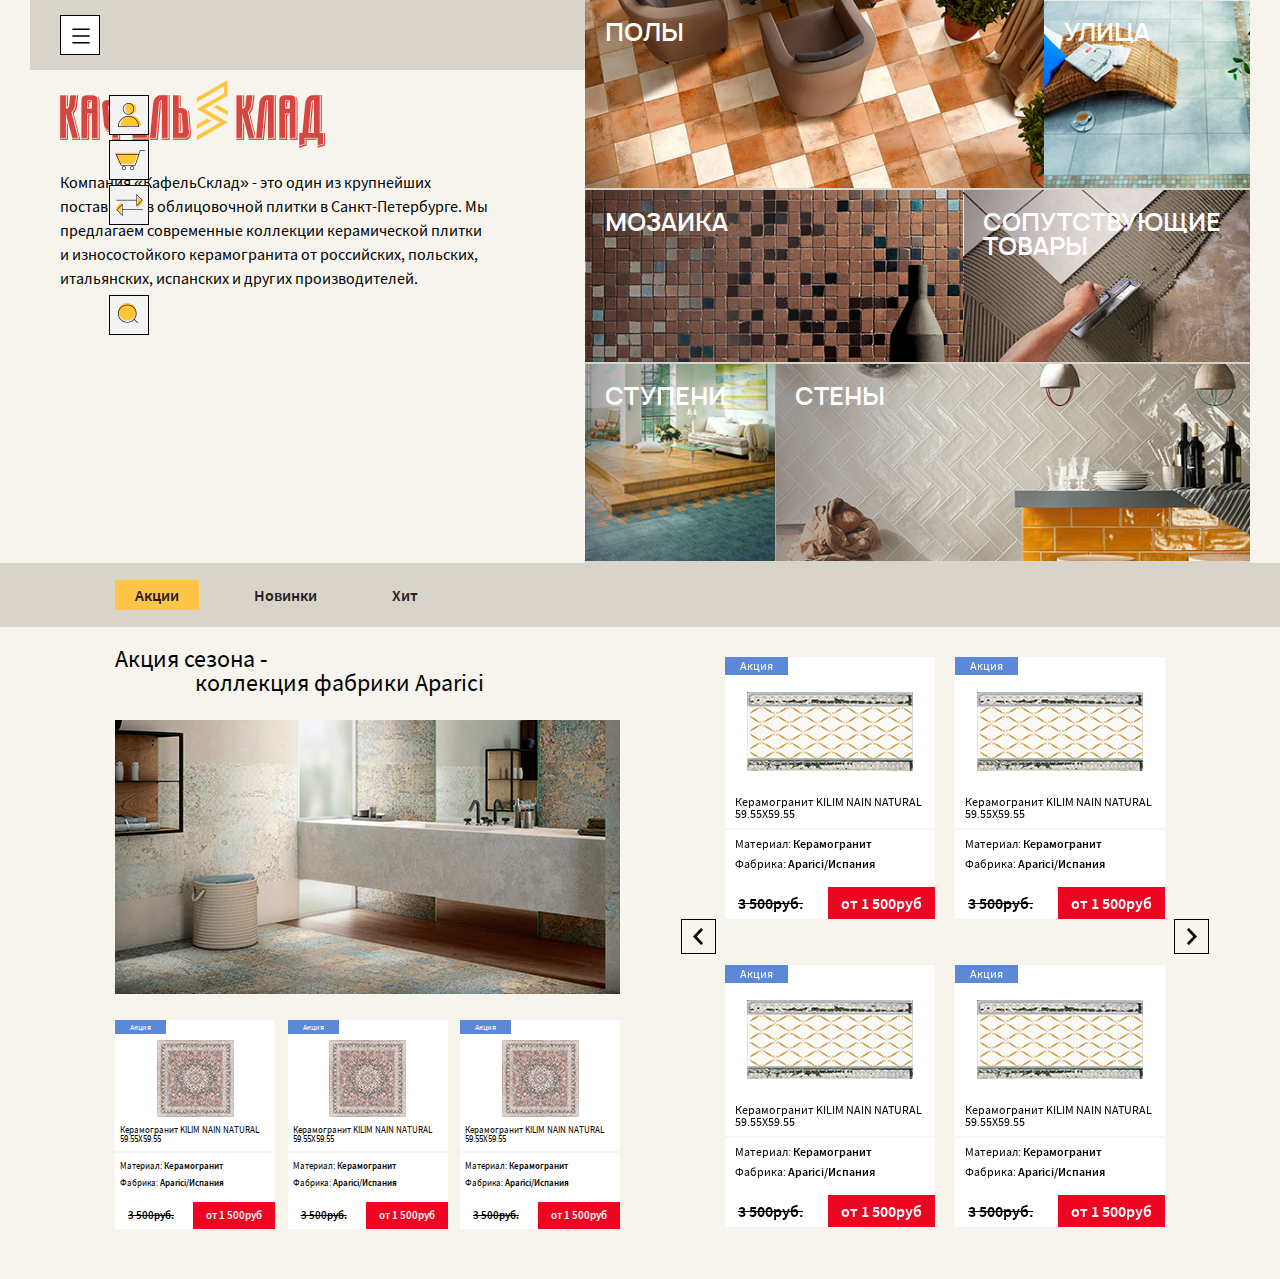
==== commit 71017bad: "add project" ====
--- a/index.html
+++ b/index.html
@@ -18,7 +18,7 @@
 </head>
 <body>
 <!--HEADER-->
-<header id="header">
+<header id="header" class="bg">
     <div class="container">
         <div class="top">
             <div class="wrapper-big">
@@ -100,6 +100,7 @@
                             керамогранита от
                             российских, польских, итальянских, испанских и других производителей.</p>
                     </div>
+
                     <div class="row">
                         <a href="#" class="block-chose">
                             <img src="images/images/image-floors.jpg" alt="Полы">
@@ -149,22 +150,24 @@
     </div>
 </header>
 <!--END HEADER-->
-
-<div class="sidebar lg-hide">
-    <ul>
-        <li><a href="#"><img src="images/icons/icon-personal-area.png" alt="ЛК"> <span class="description">Личный кабинет</span></a>
-        </li>
-        <li><a href="#"><img src="images/icons/icon-basket.png" alt="Корзина"> <span
-                class="description">Корзина</span></a>
-        </li>
-        <li><a href="#"><img src="images/icons/icon-comparison.png" alt="Сравнение"> <span
-                class="description">Сравнение</span></a></li>
-        <li class="last-item"><div class="search"><img src="images/icons/icon-search.png" alt="Поиск"></div><span
-                class="description hide-click"><input
-                type="text" class="search-area" placeholder="Поиск"></span></li>
-    </ul>
+<div class="sidebar-bg wrapper-big top-sidebar">
+    <div class="sidebar lg-hide">
+        <ul>
+            <li><a href="#"><img src="images/icons/icon-personal-area.png" alt="ЛК"> <span class="description">Личный кабинет</span></a>
+            </li>
+            <li><a href="#"><img src="images/icons/icon-basket.png" alt="Корзина"> <span
+                    class="description">Корзина</span></a>
+            </li>
+            <li><a href="#"><img src="images/icons/icon-comparison.png" alt="Сравнение"> <span
+                    class="description">Сравнение</span></a></li>
+            <li class="last-item">
+                <div class="search"><img src="images/icons/icon-search.png" alt="Поиск"></div>
+                <span
+                        class="description hide-click"><input
+                        type="text" class="search-area" placeholder="Поиск"></span></li>
+        </ul>
+    </div>
 </div>
-
 <!--DISCOUNT-->
 <section id="discounts">
     <div class="cap-menu">
--- a/css/style.css
+++ b/css/style.css
@@ -240,20 +240,34 @@
   color: #a2a2a2;
 }
 
-.sidebar {
+.sidebar-bg {
   position: fixed;
-  left: 109px;
-  top: 375px;
+  left: 8.1%;
+}
+
+.sidebar-bg.top-sidebar {
+  top: 10%;
+  left: 6.2%;
+}
+
+.sidebar-bg.top-down {
+  -webkit-transition: all .4s;
+  -o-transition: all .4s;
+  transition: all .4s;
+  top: 400px;
+}
+
+.sidebar-bg .sidebar {
   z-index: 2;
 }
 
 @media screen and (max-width: 1456px) {
-  .sidebar {
+  .sidebar-bg .sidebar {
     left: 10px;
   }
 }
 
-.sidebar ul {
+.sidebar-bg .sidebar ul {
   display: -webkit-box;
   display: -ms-flexbox;
   display: flex;
@@ -263,7 +277,7 @@
   flex-direction: column;
 }
 
-.sidebar ul li {
+.sidebar-bg .sidebar ul li {
   margin-top: 5px;
   z-index: 9;
   display: -webkit-box;
@@ -271,15 +285,15 @@
   display: flex;
 }
 
-.sidebar ul li.last-item {
+.sidebar-bg .sidebar ul li.last-item {
   margin-top: 70px;
 }
 
-.sidebar ul li.last-item .hide-click {
+.sidebar-bg .sidebar ul li.last-item .hide-click {
   display: none;
 }
 
-.sidebar ul li.last-item .search-area {
+.sidebar-bg .sidebar ul li.last-item .search-area {
   width: 100px;
   height: 40px;
   -webkit-box-sizing: border-box;
@@ -289,13 +303,13 @@
   padding: 0 5px;
 }
 
-.sidebar ul li a {
+.sidebar-bg .sidebar ul li a {
   display: -webkit-box;
   display: -ms-flexbox;
   display: flex;
 }
 
-.sidebar ul li a .description {
+.sidebar-bg .sidebar ul li a .description {
   display: none;
   -webkit-box-sizing: border-box;
   box-sizing: border-box;
@@ -313,13 +327,13 @@
   border-left: none;
 }
 
-.sidebar ul li a .description:hover {
+.sidebar-bg .sidebar ul li a .description:hover {
   display: -webkit-box;
   display: -ms-flexbox;
   display: flex;
 }
 
-.sidebar ul li a img:hover + .description {
+.sidebar-bg .sidebar ul li a img:hover + .description {
   display: -webkit-box;
   display: -ms-flexbox;
   display: flex;
@@ -854,10 +868,20 @@
   background: #d9d4c9;
 }
 
+#header.bg {
+  background: #f6f4ed;
+}
+
 @media screen and (max-width: 780px) {
   #header {
     background: #f6f4ed;
   }
+}
+
+#header .container {
+  max-width: 1280px;
+  padding: 0 30px;
+  margin: 0 auto;
 }
 
 @media screen and (max-width: 780px) {
@@ -1040,6 +1064,7 @@
 
 #header .container .top {
   padding: 15px 0;
+  background: #d9d4c9;
 }
 
 .drop-menu,
@@ -1052,7 +1077,7 @@
 
 .drop-menu .bg-grey,
 .menu-header .bg-grey {
-  padding-left: 100px;
+  padding-left: 30px;
 }
 
 @media screen and (max-width: 960px) {
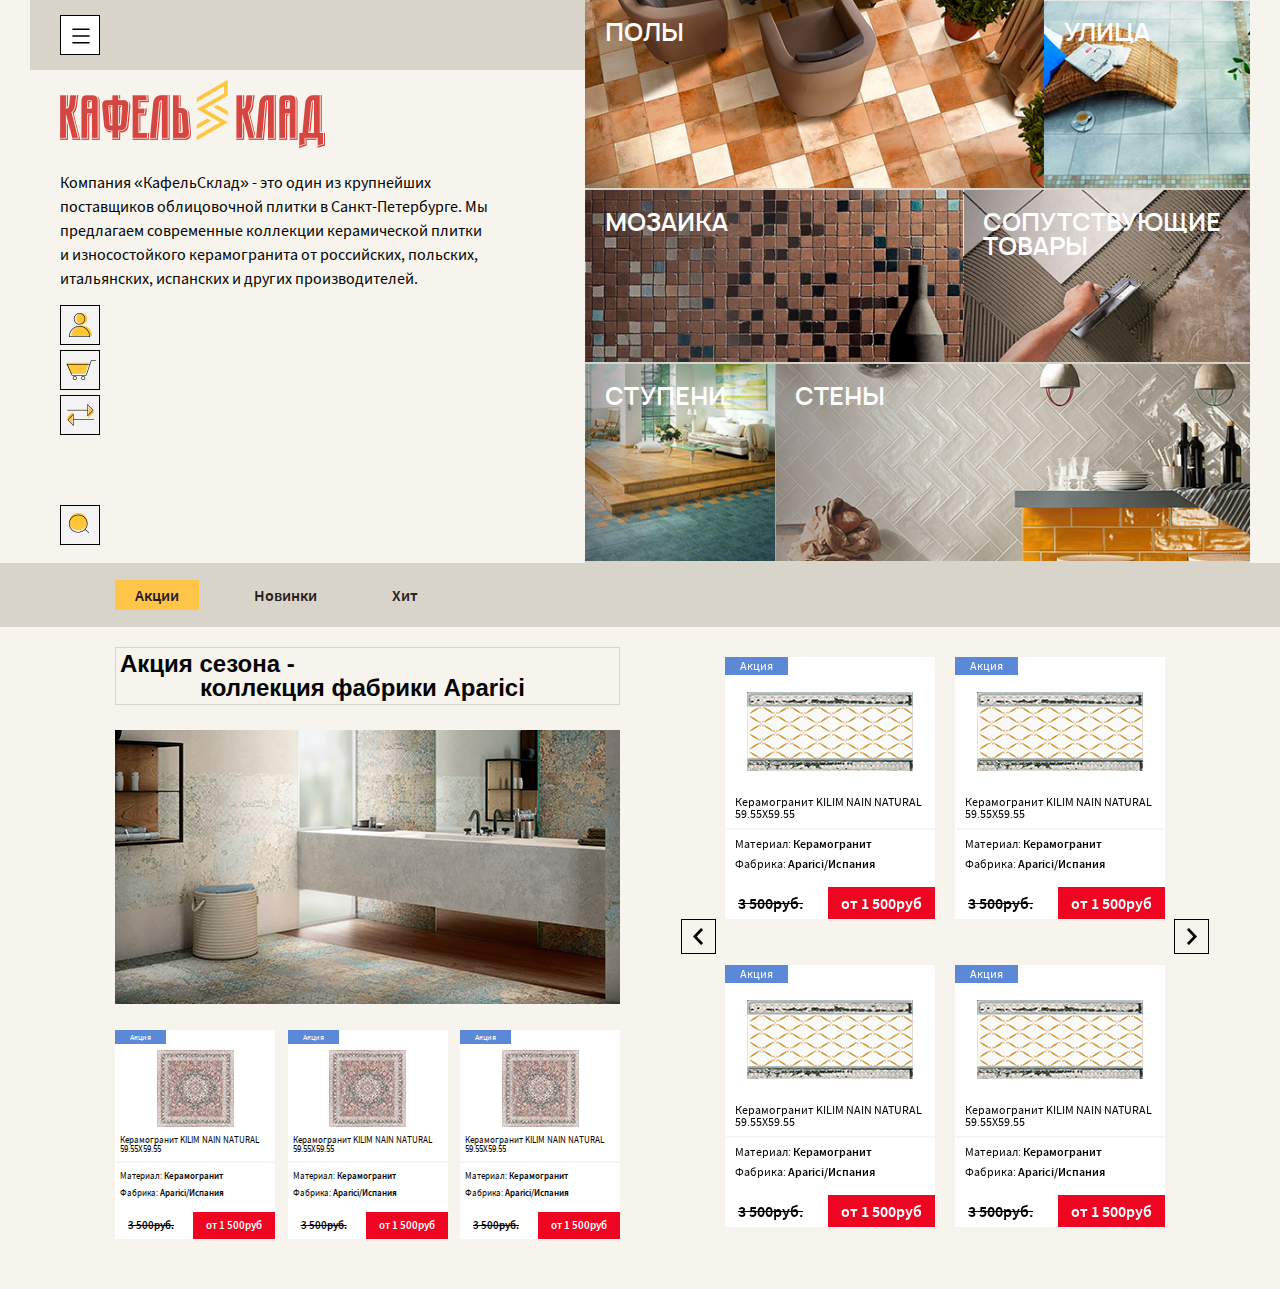
==== commit 5f4a7f72: "add project" ====
--- a/index.html
+++ b/index.html
@@ -18,7 +18,7 @@
 </head>
 <body>
 <!--HEADER-->
-<header id="header" class="bg">
+<header id="header" class="bg-white">
     <div class="container">
         <div class="top">
             <div class="wrapper-big">
@@ -50,6 +50,24 @@
                                     alt="Поиск"></a></li>
                         </ul>
                         <input type="text" class="search-input" placeholder="Поиск">
+                    </div>
+                </div>
+                <div class="sidebar-bg wrapper-big top-sidebar ">
+                    <div class="sidebar lg-hide">
+                        <ul>
+                            <li><a href="#"><img src="images/icons/icon-personal-area.png" alt="ЛК"> <span class="description">Личный кабинет</span></a>
+                            </li>
+                            <li><a href="#"><img src="images/icons/icon-basket.png" alt="Корзина"> <span
+                                    class="description">Корзина</span></a>
+                            </li>
+                            <li><a href="#"><img src="images/icons/icon-comparison.png" alt="Сравнение"> <span
+                                    class="description">Сравнение</span></a></li>
+                            <li class="last-item">
+                                <div class="search"><img src="images/icons/icon-search.png" alt="Поиск"></div>
+                                <span
+                                        class="description hide-click"><input
+                                        type="text" class="search-area" placeholder="Поиск"></span></li>
+                        </ul>
                     </div>
                 </div>
             </div>
@@ -147,27 +165,11 @@
             </div>
 
         </div>
+
     </div>
 </header>
 <!--END HEADER-->
-<div class="sidebar-bg wrapper-big top-sidebar">
-    <div class="sidebar lg-hide">
-        <ul>
-            <li><a href="#"><img src="images/icons/icon-personal-area.png" alt="ЛК"> <span class="description">Личный кабинет</span></a>
-            </li>
-            <li><a href="#"><img src="images/icons/icon-basket.png" alt="Корзина"> <span
-                    class="description">Корзина</span></a>
-            </li>
-            <li><a href="#"><img src="images/icons/icon-comparison.png" alt="Сравнение"> <span
-                    class="description">Сравнение</span></a></li>
-            <li class="last-item">
-                <div class="search"><img src="images/icons/icon-search.png" alt="Поиск"></div>
-                <span
-                        class="description hide-click"><input
-                        type="text" class="search-area" placeholder="Поиск"></span></li>
-        </ul>
-    </div>
-</div>
+
 <!--DISCOUNT-->
 <section id="discounts">
     <div class="cap-menu">
--- a/css/style.css
+++ b/css/style.css
@@ -102,14 +102,30 @@
 }
 
 h1 {
+  font-family: 'Roboto', sans-serif;
+  font-weight: 600;
+  padding: 4px;
+  color: #040404;
   font-size: 24px;
-  line-height: 24px;
-  color: #040404;
-}
-
-@media screen and (max-width: 560px) {
+  border: 1px solid #d9d4c9;
+}
+
+@media screen and (max-width: 780px) {
   h1 {
-    font-size: 16px;
+    padding: 4px 15px;
+  }
+}
+
+@media screen and (max-width: 560px) {
+  h1 {
+    border: none;
+    border-bottom: 1px solid #d9d4c9;
+  }
+}
+
+@media screen and (max-width: 780px) {
+  .way {
+    padding: 0 15px;
   }
 }
 
@@ -240,23 +256,6 @@
   color: #a2a2a2;
 }
 
-.sidebar-bg {
-  position: fixed;
-  left: 8.1%;
-}
-
-.sidebar-bg.top-sidebar {
-  top: 10%;
-  left: 6.2%;
-}
-
-.sidebar-bg.top-down {
-  -webkit-transition: all .4s;
-  -o-transition: all .4s;
-  transition: all .4s;
-  top: 400px;
-}
-
 .sidebar-bg .sidebar {
   z-index: 2;
 }
@@ -283,6 +282,10 @@
   display: -webkit-box;
   display: -ms-flexbox;
   display: flex;
+}
+
+.sidebar-bg .sidebar ul li.burger {
+  margin-bottom: 50px;
 }
 
 .sidebar-bg .sidebar ul li.last-item {
@@ -869,6 +872,10 @@
 }
 
 #header.bg {
+  background: #fff;
+}
+
+#header.bg-white {
   background: #f6f4ed;
 }
 
@@ -882,6 +889,38 @@
   max-width: 1280px;
   padding: 0 30px;
   margin: 0 auto;
+  position: relative;
+}
+
+@media screen and (max-width: 1100px) {
+  #header .container .wrapper-big.offset-none {
+    padding: 0;
+  }
+}
+
+#header .container .sidebar-bg {
+  position: fixed;
+  top: 300px;
+  width: 4em;
+  margin-left: -30px;
+}
+
+#header .container .sidebar-bg.sidebar-other-page {
+  top: 10px;
+}
+
+#header .container .sidebar-bg.sidebar-other-page.top-offset {
+  -webkit-transition: all .4s;
+  -o-transition: all .4s;
+  transition: all .4s;
+  top: 300px;
+}
+
+#header .container .sidebar-bg.offset-top-main {
+  top: 380px;
+  -webkit-transition: all .4s;
+  -o-transition: all .4s;
+  transition: all .4s;
 }
 
 @media screen and (max-width: 780px) {
@@ -1067,6 +1106,20 @@
   background: #d9d4c9;
 }
 
+#header .container .top.bg-none {
+  background: #fff;
+}
+
+#header .container .top.other-none {
+  padding: 0;
+}
+
+@media screen and (max-width: 1100px) {
+  #header .container .top.other-none {
+    padding: 10px 0;
+  }
+}
+
 .drop-menu,
 .menu-header {
   display: block;
@@ -1172,6 +1225,24 @@
 .drop-menu .block-with-menu .telephone p,
 .menu-header .block-with-menu .telephone p {
   color: #282122;
+}
+
+.drop-menu.menu-header.other-page,
+.menu-header.menu-header.other-page {
+  position: fixed;
+  top: 0;
+  width: 1280px;
+  margin: 0 auto;
+  -webkit-box-shadow: 17px 17px 40px -4px rgba(0, 0, 0, 0.75);
+  box-shadow: 17px 17px 40px -4px rgba(0, 0, 0, 0.75);
+}
+
+@media screen and (max-width: 1100px) {
+  .drop-menu.menu-header.other-page,
+  .menu-header.menu-header.other-page {
+    position: static;
+    width: 100%;
+  }
 }
 
 @media screen and (max-width: 960px) {
@@ -1599,6 +1670,12 @@
 #to-designers {
   background: #fff;
   padding-top: 15px;
+}
+
+@media screen and (max-width: 780px) {
+  #to-designers {
+    padding-top: 80px;
+  }
 }
 
 #to-designers .container h1 {
@@ -3390,32 +3467,6 @@
   }
 }
 
-#basket .container h1 {
-  font-family: 'Roboto', sans-serif;
-  font-weight: 600;
-  padding: 4px;
-  border: 1px solid #d9d4c9;
-}
-
-@media screen and (max-width: 780px) {
-  #basket .container h1 {
-    padding: 4px 15px;
-  }
-}
-
-@media screen and (max-width: 560px) {
-  #basket .container h1 {
-    border: none;
-    border-bottom: 1px solid #d9d4c9;
-  }
-}
-
-@media screen and (max-width: 780px) {
-  #basket .container .way {
-    padding: 0 15px;
-  }
-}
-
 #basket .container .style-btn-basket {
   width: 190px;
   height: 30px;
@@ -3760,7 +3811,7 @@
 
 @media screen and (max-width: 780px) {
   #products {
-    padding-top: 62px;
+    padding-top: 42px;
   }
 }
 
@@ -4102,12 +4153,6 @@
   }
 }
 
-@media screen and (max-width: 780px) {
-  #products .container .filter-products {
-    padding: 0 15px;
-  }
-}
-
 @media screen and (max-width: 560px) {
   #products .container .filter-products {
     background: #f6f4ed;
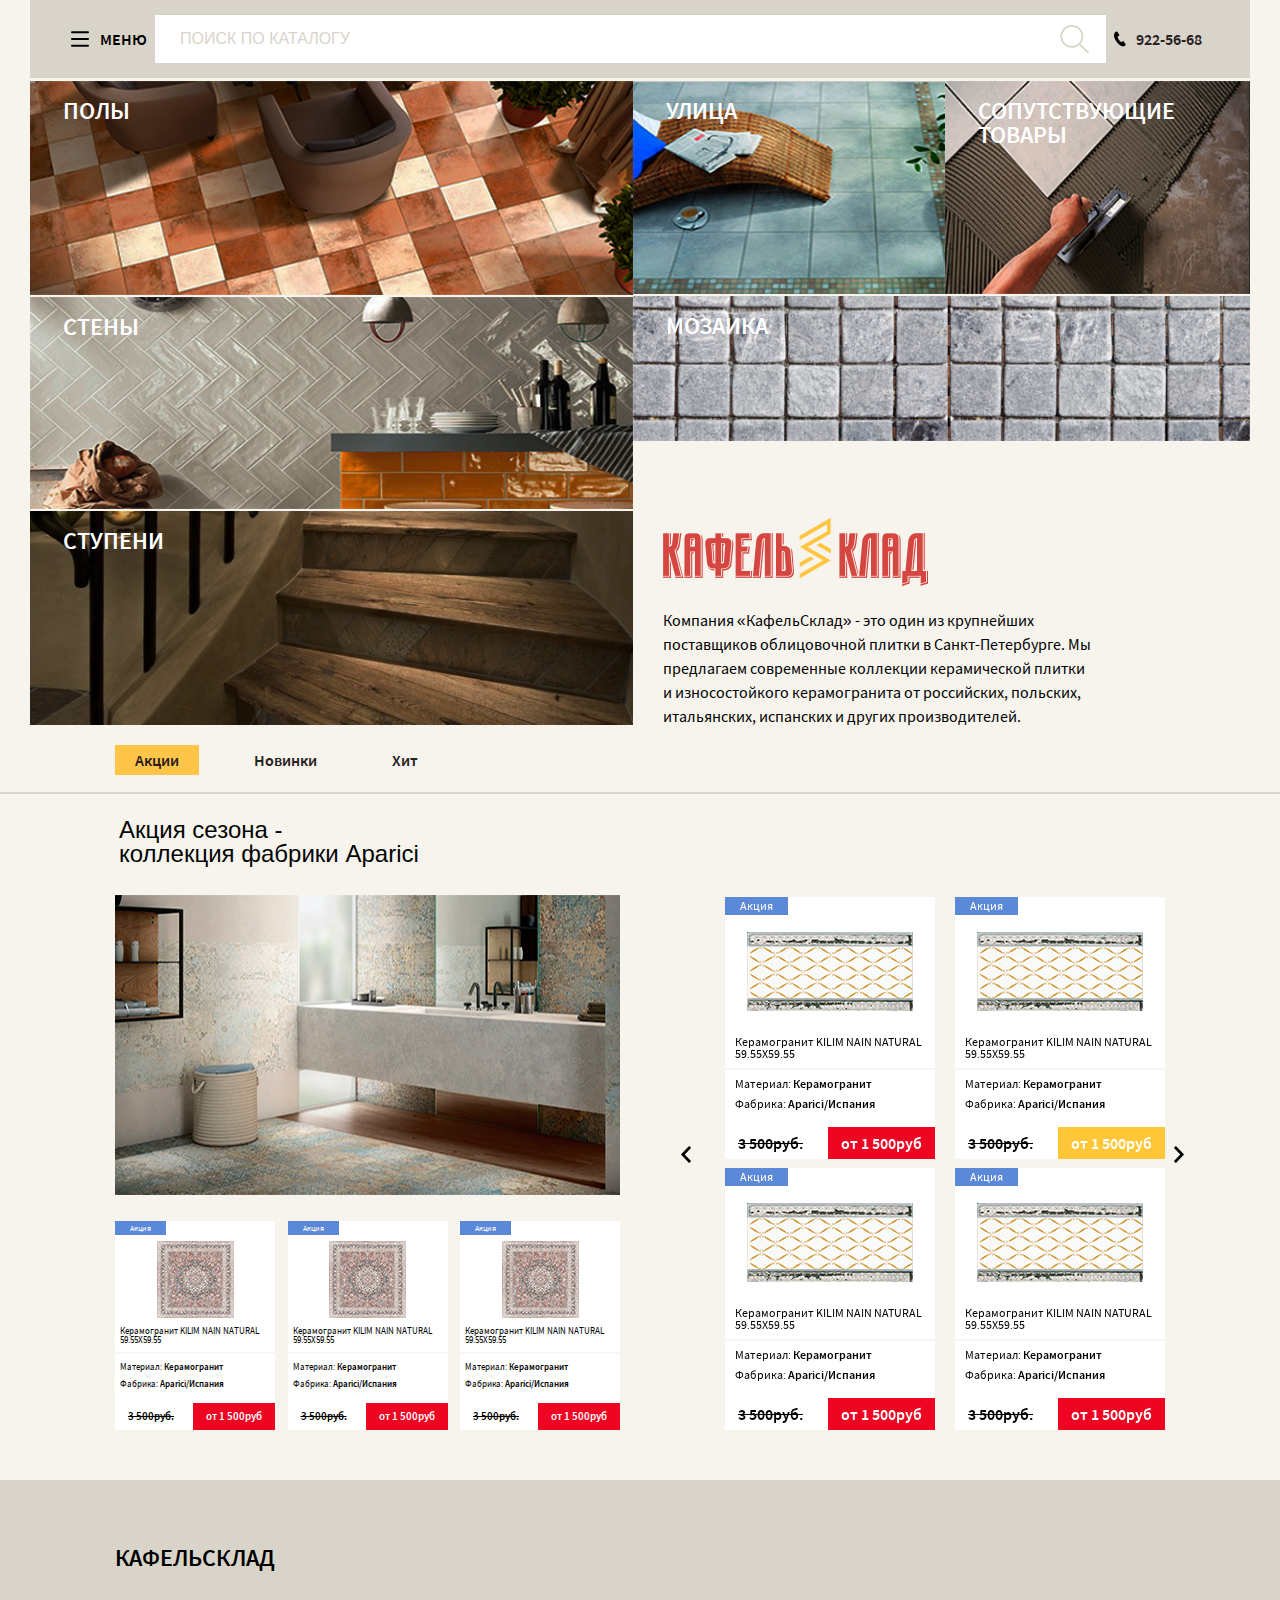
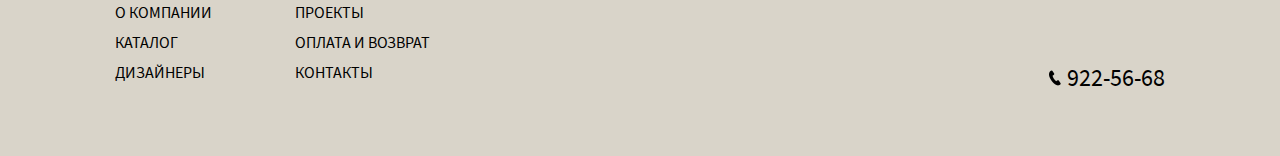
==== commit 404ab1f3: "add project" ====
--- a/index.html
+++ b/index.html
@@ -37,36 +37,30 @@
                                     d="m 70,67 h -40 c 0,0 -7.5,-0.802118 -7.5,-8.365747 0,-7.563629 7.5,-8.634253 7.5,-8.634253 h 20"/>
                         </svg>
                     </div>
+                    <div class="menu-txt sm-hide">Меню</div>
+                    <div class="block-input">
+                        <input type="text" class="input-search-head" placeholder="Поиск по каталогу">
+                    </div>
+                    <div class="telephone sm-hide">
+                        <img src="images/icons/icon-telephone.png" alt="Tel">
+                        <p>922-56-68</p>
+                    </div>
                     <div class="menu-chose lg-show">
                         <ul>
-                            <li><a href="#"><img src="images/icons/icon-personal-area.png" alt="ЛК"> </a>
-                            </li>
                             <li><a href="#"><img src="images/icons/icon-basket.png" alt="Корзина"></a>
                             </li>
-                            <li><a href="#"><img src="images/icons/icon-comparison.png" alt="Сравнение"></a>
-                            </li>
-                            <li class="search"><a href="#" class="show-search-input"><img
+                            <li class="search sm-show"><a href="#" class="show-search-input"><img
                                     src="images/icons/icon-search.png"
                                     alt="Поиск"></a></li>
                         </ul>
-                        <input type="text" class="search-input" placeholder="Поиск">
                     </div>
                 </div>
                 <div class="sidebar-bg wrapper-big top-sidebar ">
                     <div class="sidebar lg-hide">
                         <ul>
-                            <li><a href="#"><img src="images/icons/icon-personal-area.png" alt="ЛК"> <span class="description">Личный кабинет</span></a>
+                            <li><a href="#"><img src="images/icons/icon-basket.png" alt="Корзина"></a>
                             </li>
-                            <li><a href="#"><img src="images/icons/icon-basket.png" alt="Корзина"> <span
-                                    class="description">Корзина</span></a>
-                            </li>
-                            <li><a href="#"><img src="images/icons/icon-comparison.png" alt="Сравнение"> <span
-                                    class="description">Сравнение</span></a></li>
-                            <li class="last-item">
-                                <div class="search"><img src="images/icons/icon-search.png" alt="Поиск"></div>
-                                <span
-                                        class="description hide-click"><input
-                                        type="text" class="search-area" placeholder="Поиск"></span></li>
+                            <li><a href="#"><img src="images/icons/icon-comparison.png" alt="Сравнение"></a></li>
                         </ul>
                     </div>
                 </div>
@@ -94,6 +88,107 @@
                             </div>
                         </div>
                     </div>
+                    <div class="description-site md-hide sm-show">
+                        <div class="logo">
+                            <img src="images/icons/icon-logo.png" alt="Logo">
+                        </div>
+                        <p> Компания «КафельСклад» - это один из крупнейших поставщиков облицовочной
+                            плитки в
+                            Санкт-Петербурге.
+                            Мы предлагаем современные коллекции керамической плитки и износостойкого
+                            керамогранита от
+                            российских, польских, итальянских, испанских и других производителей.</p>
+                    </div>
+                </div>
+                <div class="right-block sm-show">
+                    <div class="description-site md-show">
+                        <div class="logo">
+                            <img src="images/icons/icon-logo.png" alt="Logo">
+                        </div>
+                        <p> Компания «КафельСклад» - это один из крупнейших поставщиков облицовочной
+                            плитки в
+                            Санкт-Петербурге.
+                            Мы предлагаем современные коллекции керамической плитки и износостойкого
+                            керамогранита от
+                            российских, польских, итальянских, испанских и других производителей.</p>
+                    </div>
+
+                    <div class="row">
+                        <a href="#" class="block-chose">
+                            <img src="images/images/image-floors.jpg" alt="Полы">
+                            <div class="name">
+                                Полы
+                            </div>
+                        </a>
+                        <a href="#" class="block-chose">
+                            <img src="images/images/image-street.jpg" alt="Улица">
+                            <div class="name">
+                                Улица
+                            </div>
+                        </a>
+                    </div>
+                    <div class="row">
+                        <a href="" class="block-chose">
+                            <img src="images/images/image-mosaic.jpg" alt="Мозаика">
+                            <div class="name">
+                                Мозаика
+                            </div>
+                        </a>
+                        <a href="#" class="block-chose">
+                            <img src="images/images/image-related-product.jpg" alt="Сопутствующие товары">
+                            <div class="name fz-less">
+                                Сопутствующие товары
+                            </div>
+                        </a>
+                    </div>
+                    <div class="row">
+                        <a href="#" class="block-chose">
+                            <img src="images/images/image-steps.jpg" alt="Ступени">
+                            <div class="name">
+                                Ступени
+                            </div>
+                        </a>
+                        <a href="#" class="block-chose">
+                            <img src="images/images/image-walls.jpg" alt="Стены">
+                            <div class="name">
+                                Стены
+                            </div>
+                        </a>
+                    </div>
+                </div>
+            </div>
+        </div>
+        <div class="interactive-menu-first sm-hide">
+            <div class="row">
+                <div class="col">
+                    <a href="#" class="block-image">
+                        <img src="images/images/image-floors.jpg" alt="Полы">
+                        <span class="name-block">Полы</span>
+                    </a>
+                    <a href="#" class="block-image">
+                        <img src="images/images/image-walls.jpg" alt="Стены">
+                        <span class="name-block">Стены</span>
+                    </a>
+                    <a href="#" class="block-image">
+                        <img src="images/images/image-steps-two.jpg" alt="Ступени">
+                        <span class="name-block">Ступени</span>
+                    </a>
+                </div>
+                <div class="col">
+                    <div class="row">
+                        <a href="#" class="block-image">
+                            <img src="images/images/image-street.jpg" alt="Улица">
+                            <span class="name-block">Улица</span>
+                        </a>
+                        <a href="#" class="block-image">
+                            <img src="images/images/image-related-product.jpg" alt="Сопутствующие товары">
+                            <span class="name-block">Сопутствующие <br> товары</span>
+                        </a>
+                    </div>
+                    <a href="#" class="block-image">
+                        <img src="images/images/image-mosaic-two.jpg" alt="Мозаика">
+                        <span class="name-block">Мозаика</span>
+                    </a>
                     <div class="description-site md-hide">
                         <div class="logo">
                             <img src="images/icons/icon-logo.png" alt="Logo">
@@ -106,66 +201,8 @@
                             российских, польских, итальянских, испанских и других производителей.</p>
                     </div>
                 </div>
-                <div class="right-block">
-                    <div class="description-site md-show">
-                        <div class="logo">
-                            <img src="images/icons/icon-logo.png" alt="Logo">
-                        </div>
-                        <p> Компания «КафельСклад» - это один из крупнейших поставщиков облицовочной
-                            плитки в
-                            Санкт-Петербурге.
-                            Мы предлагаем современные коллекции керамической плитки и износостойкого
-                            керамогранита от
-                            российских, польских, итальянских, испанских и других производителей.</p>
-                    </div>
-
-                    <div class="row">
-                        <a href="#" class="block-chose">
-                            <img src="images/images/image-floors.jpg" alt="Полы">
-                            <div class="name">
-                                Полы
-                            </div>
-                        </a>
-                        <a href="#" class="block-chose">
-                            <img src="images/images/image-street.jpg" alt="Улица">
-                            <div class="name">
-                                Улица
-                            </div>
-                        </a>
-                    </div>
-                    <div class="row">
-                        <a href="" class="block-chose">
-                            <img src="images/images/image-mosaic.jpg" alt="Мозаика">
-                            <div class="name">
-                                Мозаика
-                            </div>
-                        </a>
-                        <a href="#" class="block-chose">
-                            <img src="images/images/image-related-product.jpg" alt="Сопутствующие товары">
-                            <div class="name fz-less">
-                                Сопутствующие товары
-                            </div>
-                        </a>
-                    </div>
-                    <div class="row">
-                        <a href="#" class="block-chose">
-                            <img src="images/images/image-steps.jpg" alt="Ступени">
-                            <div class="name">
-                                Ступени
-                            </div>
-                        </a>
-                        <a href="#" class="block-chose">
-                            <img src="images/images/image-walls.jpg" alt="Стены">
-                            <div class="name">
-                                Стены
-                            </div>
-                        </a>
-                    </div>
-                </div>
             </div>
-
         </div>
-
     </div>
 </header>
 <!--END HEADER-->
@@ -313,7 +350,7 @@
                                                 <div class="without-discount">
                                                     3 500руб.
                                                 </div>
-                                                <div class="with-discount">
+                                                <div class="with-discount yellow">
                                                     от 1 500руб
                                                 </div>
                                             </div>
@@ -1072,7 +1109,32 @@
                 </div>
             </div>
         </div>
+    </div>
 </section>
 <!--END DISCOUNT-->
+
+<!--FOOTER-->
+<footer id="footer">
+    <div class="wrapper">
+        <div class="title">
+            Кафельсклад
+        </div>
+        <div class="row">
+            <ul class="navigation">
+                <li><a href="#">О компании</a></li>
+                <li><a href="#">Каталог</a></li>
+                <li><a href="#">Дизайнеры</a></li>
+                <li><a href="#">Проекты</a></li>
+                <li><a href="#">Оплата и возврат</a></li>
+                <li><a href="#">Контакты</a></li>
+            </ul>
+            <div class="telephone">
+                <img src="images/icons/icon-telephone.png" alt="Tel">
+                <p>922-56-68</p>
+            </div>
+        </div>
+    </div>
+</footer>
+<!--END FOOTER-->
 </body>
 </html>--- a/css/style.css
+++ b/css/style.css
@@ -256,6 +256,13 @@
   color: #a2a2a2;
 }
 
+.sidebar-bg {
+  width: 100px;
+  -webkit-box-sizing: border-box;
+  box-sizing: border-box;
+  background: #d9d4c9;
+}
+
 .sidebar-bg .sidebar {
   z-index: 2;
 }
@@ -267,6 +274,7 @@
 }
 
 .sidebar-bg .sidebar ul {
+  padding: 20px 0;
   display: -webkit-box;
   display: -ms-flexbox;
   display: flex;
@@ -274,10 +282,13 @@
   -webkit-box-direction: normal;
   -ms-flex-direction: column;
   flex-direction: column;
+  -webkit-box-align: center;
+  -ms-flex-align: center;
+  align-items: center;
 }
 
 .sidebar-bg .sidebar ul li {
-  margin-top: 5px;
+  margin: 20px 0;
   z-index: 9;
   display: -webkit-box;
   display: -ms-flexbox;
@@ -290,56 +301,6 @@
 
 .sidebar-bg .sidebar ul li.last-item {
   margin-top: 70px;
-}
-
-.sidebar-bg .sidebar ul li.last-item .hide-click {
-  display: none;
-}
-
-.sidebar-bg .sidebar ul li.last-item .search-area {
-  width: 100px;
-  height: 40px;
-  -webkit-box-sizing: border-box;
-  box-sizing: border-box;
-  border: 1px solid #000;
-  border-left: none;
-  padding: 0 5px;
-}
-
-.sidebar-bg .sidebar ul li a {
-  display: -webkit-box;
-  display: -ms-flexbox;
-  display: flex;
-}
-
-.sidebar-bg .sidebar ul li a .description {
-  display: none;
-  -webkit-box-sizing: border-box;
-  box-sizing: border-box;
-  height: 40px;
-  width: 100px;
-  -webkit-box-align: center;
-  -ms-flex-align: center;
-  align-items: center;
-  -webkit-box-pack: center;
-  -ms-flex-pack: center;
-  justify-content: center;
-  color: #000;
-  font-size: 12px;
-  border: 1px solid #000;
-  border-left: none;
-}
-
-.sidebar-bg .sidebar ul li a .description:hover {
-  display: -webkit-box;
-  display: -ms-flexbox;
-  display: flex;
-}
-
-.sidebar-bg .sidebar ul li a img:hover + .description {
-  display: -webkit-box;
-  display: -ms-flexbox;
-  display: flex;
 }
 
 .form-feedback {
@@ -553,6 +514,10 @@
   }
 }
 
+.block-product .block-price .with-discount.yellow {
+  background: #ffc637;
+}
+
 .block-product.bigger {
   margin-top: 0;
   -ms-flex-preferred-size: 210px;
@@ -879,6 +844,28 @@
   background: #f6f4ed;
 }
 
+#header .telephone {
+  display: -webkit-box;
+  display: -ms-flexbox;
+  display: flex;
+  -webkit-box-align: center;
+  -ms-flex-align: center;
+  align-items: center;
+  font-weight: 600;
+  margin-left: 8px;
+  width: 106px;
+  -ms-flex-negative: 0;
+  flex-shrink: 0;
+}
+
+#header .telephone img {
+  padding-right: 10px;
+}
+
+#header .telephone p {
+  color: #282122;
+}
+
 @media screen and (max-width: 780px) {
   #header {
     background: #f6f4ed;
@@ -898,10 +885,75 @@
   }
 }
 
+#header .container .menu-txt {
+  text-transform: uppercase;
+  font-weight: 600;
+  font-size: 16px;
+}
+
+#header .container .block-input {
+  max-width: 964px;
+  width: 100%;
+  position: relative;
+  margin-left: 8px;
+}
+
+@media screen and (max-width: 780px) {
+  #header .container .block-input {
+    display: none;
+    position: absolute;
+    left: 0;
+    width: 98%;
+    z-index: 69;
+    margin-right: 8px;
+  }
+}
+
+#header .container .block-input.active:before {
+  -webkit-filter: brightness(0.1);
+  filter: brightness(0.1);
+}
+
+#header .container .block-input:before {
+  content: '';
+  position: absolute;
+  background: url("../images/icons/icon-lens.png") no-repeat;
+  width: 29px;
+  height: 28px;
+  right: 17px;
+  top: 10px;
+}
+
+#header .container .block-input .input-search-head {
+  height: 48px;
+  width: 100%;
+  -webkit-box-sizing: border-box;
+  box-sizing: border-box;
+  border: none;
+  padding: 0 80px 0 25px;
+  font-size: 16px;
+  color: #282122;
+  margin-right: 8px;
+}
+
+#header .container .block-input .input-search-head::-webkit-input-placeholder {
+  font-size: 16px;
+  text-transform: uppercase;
+  font-weight: 500;
+  color: #d9d4c9;
+}
+
+@media screen and (max-width: 780px) {
+  #header .container .block-input .input-search-head {
+    padding-right: 55px;
+    width: 98%;
+    background: #f6f4ed;
+  }
+}
+
 #header .container .sidebar-bg {
   position: fixed;
   top: 300px;
-  width: 4em;
   margin-left: -30px;
 }
 
@@ -927,12 +979,6 @@
   #header .container {
     padding: 0;
   }
-}
-
-#header .container .row__aic {
-  -webkit-box-pack: start;
-  -ms-flex-pack: start;
-  justify-content: flex-start;
 }
 
 @media screen and (max-width: 780px) {
@@ -947,7 +993,7 @@
     width: 100%;
     -webkit-box-sizing: border-box;
     box-sizing: border-box;
-    z-index: 9;
+    z-index: 999;
     background: #d9d4c9;
   }
 }
@@ -957,8 +1003,6 @@
   height: 40px;
   -webkit-box-sizing: border-box;
   box-sizing: border-box;
-  border: 1px solid #000;
-  background: #fff;
   z-index: 4;
 }
 
@@ -994,7 +1038,7 @@
   -o-transition: stroke-dasharray 400ms, stroke-dashoffset 400ms;
   transition: stroke-dasharray 400ms, stroke-dashoffset 400ms;
   stroke: #000;
-  stroke-width: 4;
+  stroke-width: 5;
   stroke-linecap: round;
 }
 
@@ -1042,7 +1086,6 @@
 
 #header .container .menu-chose {
   z-index: 4;
-  margin-left: auto;
 }
 
 #header .container .menu-chose ul {
@@ -1120,6 +1163,97 @@
   }
 }
 
+.interactive-menu-first {
+  margin-top: 3px;
+}
+
+.interactive-menu-first .row > .col:nth-child(1) img {
+  max-width: 630px;
+  width: 100%;
+}
+
+.interactive-menu-first .row > .col:nth-child(2) .block-image img {
+  max-width: 645px;
+  width: 100%;
+}
+
+.interactive-menu-first .row > .col:nth-child(2) > .row img {
+  max-width: 325px;
+  width: 100%;
+}
+
+.interactive-menu-first .row .block-image {
+  position: relative;
+}
+
+.interactive-menu-first .row .block-image .name-block {
+  position: absolute;
+  top: 18px;
+  left: 33px;
+  font-size: 24px;
+  color: #fff;
+  font-weight: 600;
+  text-transform: uppercase;
+}
+
+@media screen and (max-width: 960px) {
+  .interactive-menu-first .row .block-image .name-block {
+    font-size: 18px;
+    left: 15px;
+  }
+}
+
+.description-site {
+  padding-left: 30px;
+  margin-top: 65px;
+  max-width: 495px;
+  padding-top: 10px;
+  padding-right: 30px;
+}
+
+@media screen and (max-width: 1100px) {
+  .description-site {
+    text-align: center;
+    margin: 0 auto;
+    padding-left: 0;
+    padding-bottom: 15px;
+  }
+}
+
+@media screen and (max-width: 560px) {
+  .description-site {
+    padding-left: 15px;
+  }
+}
+
+@media screen and (max-width: 560px) {
+  .description-site .logo {
+    max-width: 160px;
+    height: auto;
+  }
+}
+
+.description-site p {
+  margin-top: 20px;
+  font-size: 16px;
+  line-height: 24px;
+  max-width: 428px;
+}
+
+@media screen and (max-width: 1100px) {
+  .description-site p {
+    text-align: center;
+    max-width: 100%;
+  }
+}
+
+@media screen and (max-width: 560px) {
+  .description-site p {
+    text-align: left;
+    font-size: 10px;
+  }
+}
+
 .drop-menu,
 .menu-header {
   display: block;
@@ -1206,25 +1340,9 @@
   background: #ffc548;
 }
 
-.drop-menu .block-with-menu .telephone,
-.menu-header .block-with-menu .telephone {
-  display: -webkit-box;
-  display: -ms-flexbox;
-  display: flex;
-  -webkit-box-align: center;
-  -ms-flex-align: center;
-  align-items: center;
-  font-weight: 600;
-}
-
-.drop-menu .block-with-menu .telephone img,
-.menu-header .block-with-menu .telephone img {
-  padding-right: 10px;
-}
-
-.drop-menu .block-with-menu .telephone p,
-.menu-header .block-with-menu .telephone p {
-  color: #282122;
+.drop-menu.menu-header,
+.menu-header.menu-header {
+  z-index: 123;
 }
 
 .drop-menu.menu-header.other-page,
@@ -1313,64 +1431,6 @@
   }
 }
 
-.drop-menu .description-site,
-.menu-header .description-site {
-  margin-left: auto;
-  padding-left: 30px;
-  max-width: 495px;
-  padding-top: 10px;
-  padding-right: 30px;
-}
-
-@media screen and (max-width: 1100px) {
-  .drop-menu .description-site,
-  .menu-header .description-site {
-    text-align: center;
-    margin: 0 auto;
-    padding-left: 0;
-    padding-bottom: 15px;
-  }
-}
-
-@media screen and (max-width: 560px) {
-  .drop-menu .description-site,
-  .menu-header .description-site {
-    padding-left: 15px;
-  }
-}
-
-@media screen and (max-width: 560px) {
-  .drop-menu .description-site .logo,
-  .menu-header .description-site .logo {
-    max-width: 160px;
-    height: auto;
-  }
-}
-
-.drop-menu .description-site p,
-.menu-header .description-site p {
-  margin-top: 20px;
-  font-size: 16px;
-  line-height: 24px;
-  max-width: 428px;
-}
-
-@media screen and (max-width: 1100px) {
-  .drop-menu .description-site p,
-  .menu-header .description-site p {
-    text-align: center;
-    max-width: 100%;
-  }
-}
-
-@media screen and (max-width: 560px) {
-  .drop-menu .description-site p,
-  .menu-header .description-site p {
-    text-align: left;
-    font-size: 10px;
-  }
-}
-
 .drop-menu .right-block,
 .menu-header .right-block {
   margin-top: -70px;
@@ -1461,7 +1521,7 @@
 }
 
 #discounts .cap-menu {
-  background: #d9d4c9;
+  border-bottom: 2px solid #d9d4c9;
   padding: 17px 0;
   margin-bottom: 20px;
 }
@@ -1489,10 +1549,16 @@
   background: #ffc548;
 }
 
+#discounts h1 {
+  border: none;
+  font-weight: 400;
+}
+
 #discounts .block-full {
   -ms-flex-preferred-size: 440px;
   flex-basis: 440px;
   max-width: 440px;
+  margin-top: 83px;
 }
 
 @media screen and (max-width: 960px) {
@@ -1503,7 +1569,7 @@
 }
 
 #discounts .block-full .col {
-  height: 580px;
+  height: 533px;
   -webkit-box-pack: justify;
   -ms-flex-pack: justify;
   justify-content: space-between;
@@ -1557,10 +1623,6 @@
   }
 }
 
-#discounts .container .one-tab .block h1 span {
-  padding-left: 80px;
-}
-
 #discounts .container .one-tab .block .discount-image > img {
   margin-top: 25px;
   width: 100%;
@@ -1576,10 +1638,6 @@
     max-width: 100%;
     width: 100%;
   }
-}
-
-#discounts .container .one-tab .block-slider .row:nth-child(-n + 100) {
-  margin-top: 10px;
 }
 
 @media screen and (max-width: 960px) {
@@ -4239,4 +4297,61 @@
   color: #ee0521;
 }
 
+#footer {
+  padding: 66px 0;
+  background: #d9d4c9;
+}
+
+#footer .title {
+  font-size: 24px;
+  text-transform: uppercase;
+  font-weight: 600;
+}
+
+#footer .row {
+  -webkit-box-align: end;
+  -ms-flex-align: end;
+  align-items: flex-end;
+}
+
+#footer .navigation {
+  margin-top: 20px;
+  display: -webkit-box;
+  display: -ms-flexbox;
+  display: flex;
+  -webkit-box-orient: vertical;
+  -webkit-box-direction: normal;
+  -ms-flex-direction: column;
+  flex-direction: column;
+  -ms-flex-wrap: wrap;
+  flex-wrap: wrap;
+  height: 100px;
+}
+
+#footer .navigation li {
+  margin-top: 14px;
+  margin-right: 83px;
+}
+
+#footer .navigation li a {
+  color: #000;
+  font-size: 16px;
+  text-transform: uppercase;
+  font-weight: 500;
+}
+
+#footer .telephone {
+  display: -webkit-box;
+  display: -ms-flexbox;
+  display: flex;
+  -webkit-box-align: center;
+  -ms-flex-align: center;
+  align-items: center;
+  font-size: 24px;
+}
+
+#footer .telephone img {
+  padding-right: 6px;
+}
+
 /*# sourceMappingURL=maps/style.css.map */
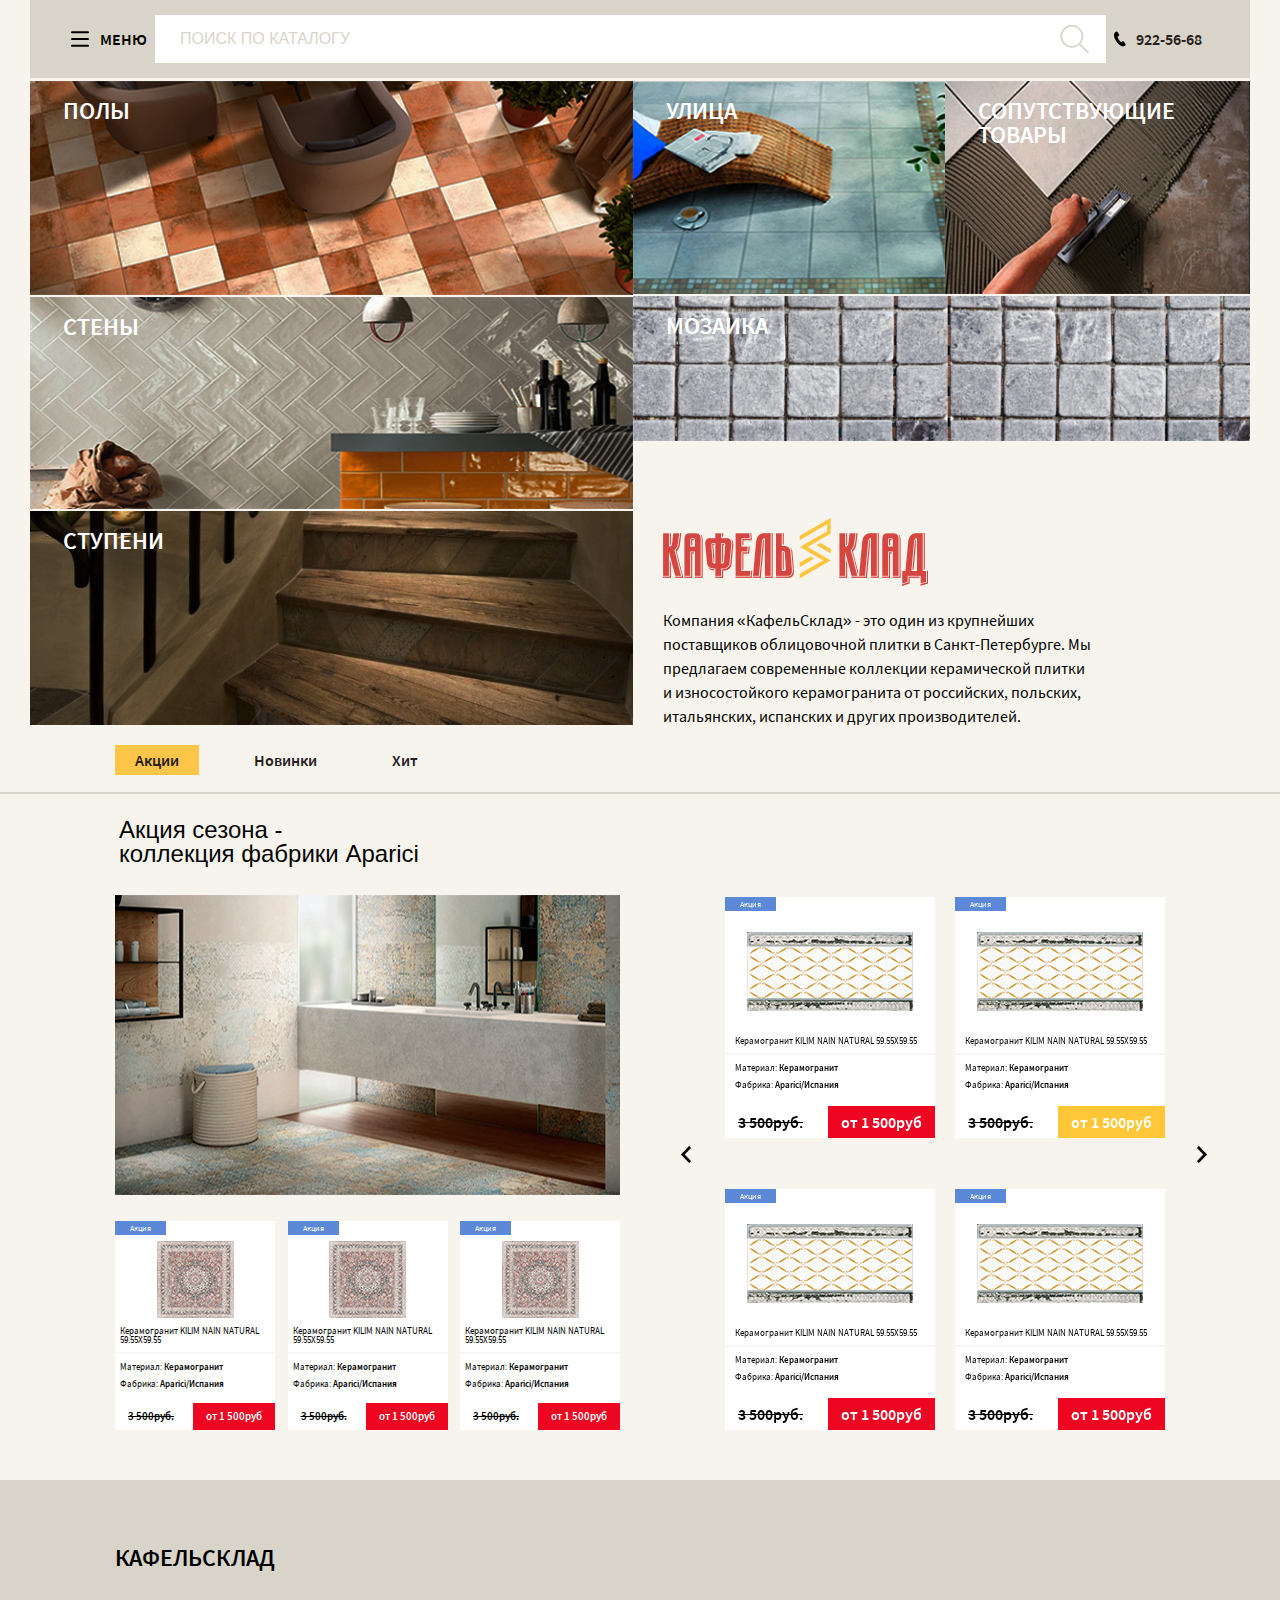
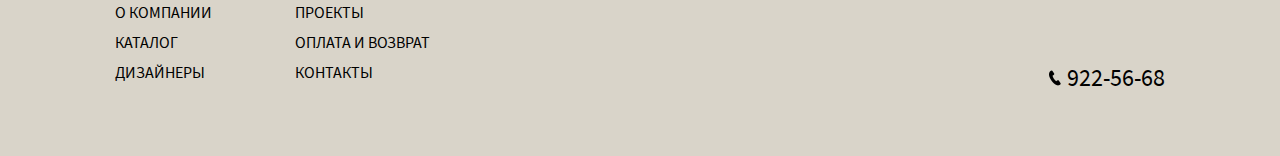
==== commit c9707302: "add project" ====
--- a/index.html
+++ b/index.html
@@ -49,16 +49,17 @@
                         <ul>
                             <li><a href="#"><img src="images/icons/icon-basket.png" alt="Корзина"></a>
                             </li>
-                            <li class="search sm-show"><a href="#" class="show-search-input"><img
+                            <li class="search sm-show"><span class="show-search-input"><img
                                     src="images/icons/icon-search.png"
-                                    alt="Поиск"></a></li>
+                                    alt="Поиск"></span></li>
                         </ul>
                     </div>
                 </div>
                 <div class="sidebar-bg wrapper-big top-sidebar ">
                     <div class="sidebar lg-hide">
                         <ul>
-                            <li><a href="#"><img src="images/icons/icon-basket.png" alt="Корзина"></a>
+                            <li><a href="#"><img src="images/icons/icon-basket.png" alt="Корзина">
+                                <span class="alert-count">3</span></a>
                             </li>
                             <li><a href="#"><img src="images/icons/icon-comparison.png" alt="Сравнение"></a></li>
                         </ul>
@@ -70,7 +71,6 @@
             <div class="row">
                 <div class="description-bg">
                     <div class="bg-grey">
-
                         <div class="row">
                             <div class="block-with-menu">
                                 <ul class="menu">
@@ -81,10 +81,6 @@
                                     <li><a href="#">Оплата и возврат</a></li>
                                     <li><a href="#">Контакты</a></li>
                                 </ul>
-                                <div class="telephone">
-                                    <img src="images/icons/icon-telephone.png" alt="Tel">
-                                    <p>922-56-68</p>
-                                </div>
                             </div>
                         </div>
                     </div>
@@ -129,7 +125,7 @@
                     </div>
                     <div class="row">
                         <a href="" class="block-chose">
-                            <img src="images/images/image-mosaic.jpg" alt="Мозаика">
+                            <img src="images/images/image-mosaic.jpg" alt="Мозаика" class="max-width">
                             <div class="name">
                                 Мозаика
                             </div>
@@ -144,7 +140,7 @@
                     <div class="row">
                         <a href="#" class="block-chose">
                             <img src="images/images/image-steps.jpg" alt="Ступени">
-                            <div class="name">
+                            <div class="name fz-less">
                                 Ступени
                             </div>
                         </a>
@@ -161,11 +157,11 @@
         <div class="interactive-menu-first sm-hide">
             <div class="row">
                 <div class="col">
-                    <a href="#" class="block-image">
+                    <a href="#" class="block-image script-floors">
                         <img src="images/images/image-floors.jpg" alt="Полы">
                         <span class="name-block">Полы</span>
                     </a>
-                    <a href="#" class="block-image">
+                    <a href="#" class="block-image script-walls">
                         <img src="images/images/image-walls.jpg" alt="Стены">
                         <span class="name-block">Стены</span>
                     </a>
@@ -176,20 +172,266 @@
                 </div>
                 <div class="col">
                     <div class="row">
-                        <a href="#" class="block-image">
+                        <a href="#" class="block-image script-street">
                             <img src="images/images/image-street.jpg" alt="Улица">
                             <span class="name-block">Улица</span>
                         </a>
-                        <a href="#" class="block-image">
+                        <a href="#" class="block-image script-related-products">
                             <img src="images/images/image-related-product.jpg" alt="Сопутствующие товары">
                             <span class="name-block">Сопутствующие <br> товары</span>
                         </a>
                     </div>
-                    <a href="#" class="block-image">
+                    <a href="#" class="block-image script-mosaic">
                         <img src="images/images/image-mosaic-two.jpg" alt="Мозаика">
                         <span class="name-block">Мозаика</span>
                     </a>
-                    <div class="description-site md-hide">
+                    <div class="description-site">
+                        <div class="logo">
+                            <img src="images/icons/icon-logo.png" alt="Logo">
+                        </div>
+                        <p> Компания «КафельСклад» - это один из крупнейших поставщиков облицовочной
+                            плитки в
+                            Санкт-Петербурге.
+                            Мы предлагаем современные коллекции керамической плитки и износостойкого
+                            керамогранита от
+                            российских, польских, итальянских, испанских и других производителей.</p>
+                    </div>
+                </div>
+            </div>
+        </div>
+        <div class="interactive-menu-two">
+            <div class="btn-exit">
+                <div class="row__aic">
+                    <img src="images/icons/icon-btn-exit.png" alt="">
+                    <div class="col">
+                        <p>Назад</p>
+                        <span>Категории</span>
+                    </div>
+                </div>
+            </div>
+            <div class="row">
+                <div class="col">
+                    <a href="#" class="block-image">
+                        <img src="images/images/image-corridor.jpg" alt="Коридор">
+                        <span class="name-block right">Коридор</span>
+                    </a>
+                    <a href="#" class="block-image">
+                        <img src="images/images/image-kitchen.jpg" alt="Кухня">
+                        <span class="name-block">Кухня</span>
+                    </a>
+                </div>
+                <a href="#" class="block-image">
+                    <img src="images/images/image-bathroom.jpg" alt="Ванная">
+                    <span class="name-block">Ванная</span>
+                </a>
+                <a href="#" class="block-image">
+                    <img src="images/images/image-street-two.jpg" alt="Улица">
+                    <span class="name-block">Улица</span>
+                </a>
+            </div>
+            <div class="row start">
+                <a href="#" class="block-image">
+                    <img src="images/images/image-bathhouse.jpg" alt="Баня/Хаммам">
+                    <span class="name-block">Баня/Хаммам</span>
+                </a>
+                <div class="description-site">
+                    <div class="logo">
+                        <img src="images/icons/icon-logo.png" alt="Logo">
+                    </div>
+                    <p> Компания «КафельСклад» - это один из крупнейших поставщиков облицовочной
+                        плитки в
+                        Санкт-Петербурге.
+                        Мы предлагаем современные коллекции керамической плитки и износостойкого
+                        керамогранита от
+                        российских, польских, итальянских, испанских и других производителей.</p>
+                </div>
+            </div>
+        </div>
+        <div class="interactive-menu-three">
+            <div class="btn-exit">
+                <div class="row__aic">
+                    <img src="images/icons/icon-btn-exit.png" alt="">
+                    <div class="col">
+                        <p>Назад</p>
+                        <span>Категории</span>
+                    </div>
+                </div>
+            </div>
+            <div class="row">
+                <a href="#" class="block-image">
+                    <img src="images/images/image-facade.jpg" alt="Фасад">
+                    <span class="name-block right">Фасад</span>
+                </a>
+                <a href="#" class="block-image">
+                    <img src="images/images/image-garage.jpg" alt="Гараж">
+                    <span class="name-block">Гараж</span>
+                </a>
+            </div>
+            <div class="row start">
+                <a href="#" class="block-image">
+                    <img src="images/images/image-terrace.jpg" alt="Терасса/Крыльцо">
+                    <span class="name-block">Терасса/Крыльцо</span>
+                </a>
+                <div class="description-site">
+                    <div class="logo">
+                        <img src="images/icons/icon-logo.png" alt="Logo">
+                    </div>
+                    <p> Компания «КафельСклад» - это один из крупнейших поставщиков облицовочной
+                        плитки в
+                        Санкт-Петербурге.
+                        Мы предлагаем современные коллекции керамической плитки и износостойкого
+                        керамогранита от
+                        российских, польских, итальянских, испанских и других производителей.</p>
+                </div>
+            </div>
+        </div>
+        <div class="interactive-menu-four">
+            <div class="btn-exit">
+                <div class="row__aic">
+                    <img src="images/icons/icon-btn-exit.png" alt="">
+                    <div class="col">
+                        <p>Назад</p>
+                        <span>Категории</span>
+                    </div>
+                </div>
+            </div>
+            <div class="row">
+                <a href="#" class="block-image">
+                    <img src="images/images/image-kitchen-two.jpg" alt="Кухня">
+                    <span class="name-block bottom">Кухня</span>
+                </a>
+                <a href="#" class="block-image">
+                    <img src="images/images/image-porcelain-stoneware.jpg" alt="Керамогранит">
+                    <span class="name-block">Керамогранит</span>
+                </a>
+                <div class="col">
+                    <a href="#" class="block-image">
+                        <img src="images/images/image-balcony.jpg" alt="Балкон">
+                        <span class="name-block">Балкон</span>
+                    </a>
+                    <a href="#" class="block-image">
+                        <img src="images/images/image-street-three.jpg" alt="Улица">
+                        <span class="name-block">Улица</span>
+                    </a>
+                </div>
+                <div class="col">
+                    <a href="#" class="block-image">
+                        <img src="images/images/image-bathroom-two.jpg" alt="Ванная">
+                        <span class="name-block">Ванная</span>
+                    </a>
+                    <a href="#" class="block-image">
+                        <img src="images/images/image-corridor-two.jpg" alt="Коридор">
+                        <span class="name-block">Коридор</span>
+                    </a>
+                </div>
+            </div>
+            <div class="row start">
+                <a href="#" class="block-image">
+                    <img src="images/images/image-bathhouse-two.jpg" alt="Баня/Хаммам">
+                    <span class="name-block">Баня/Хаммам</span>
+                </a>
+                <div class="description-site">
+                    <div class="logo">
+                        <img src="images/icons/icon-logo.png" alt="Logo">
+                    </div>
+                    <p> Компания «КафельСклад» - это один из крупнейших поставщиков облицовочной
+                        плитки в
+                        Санкт-Петербурге.
+                        Мы предлагаем современные коллекции керамической плитки и износостойкого
+                        керамогранита от
+                        российских, польских, итальянских, испанских и других производителей.</p>
+                </div>
+            </div>
+        </div>
+        <div class="interactive-menu-five">
+            <div class="btn-exit">
+                <div class="row__aic">
+                    <img src="images/icons/icon-btn-exit.png" alt="">
+                    <div class="col">
+                        <p>Назад</p>
+                        <span>Категории</span>
+                    </div>
+                </div>
+            </div>
+            <div class="row">
+                <a href="#" class="block-image">
+                    <img src="images/images/image-sealant.jpg" alt="Герметик">
+                    <span class="name-block right">Герметик</span>
+                </a>
+                <a href="#" class="block-image">
+                    <img src="images/images/image-glue.jpg" alt="Клей">
+                    <span class="name-block">Клей</span>
+                </a>
+                <a href="#" class="block-image">
+                    <img src="images/images/image-cross.jpg" alt="Крестик">
+                    <span class="name-block">Крестик</span>
+                </a>
+            </div>
+            <div class="row">
+                <a href="#" class="block-image">
+                    <img src="images/images/image-grout.jpg" alt="Затирка">
+                    <span class="name-block">Затирка</span>
+                </a>
+                <a href="#" class="block-image">
+                    <img src="images/images/image-waterproofing.jpg" alt="Гидроизоляция">
+                    <span class="name-block">Гидроизоляция</span>
+                </a>
+            </div>
+            <div class="row start">
+                <a href="#" class="block-image">
+                    <img src="images/images/image-tools.jpg" alt="Иструменты">
+                    <span class="name-block">Инструменты</span>
+                </a>
+                <div class="description-site margin-fix">
+                    <div class="logo">
+                        <img src="images/icons/icon-logo.png" alt="Logo">
+                    </div>
+                    <p> Компания «КафельСклад» - это один из крупнейших поставщиков облицовочной
+                        плитки в
+                        Санкт-Петербурге.
+                        Мы предлагаем современные коллекции керамической плитки и износостойкого
+                        керамогранита от
+                        российских, польских, итальянских, испанских и других производителей.</p>
+                </div>
+            </div>
+        </div>
+        <div class="interactive-menu-six">
+            <div class="btn-exit">
+                <div class="row__aic">
+                    <img src="images/icons/icon-btn-exit.png" alt="">
+                    <div class="col">
+                        <p>Назад</p>
+                        <span>Категории</span>
+                    </div>
+                </div>
+            </div>
+            <div class="row">
+                <div class="col">
+                    <a href="#" class="block-image">
+                        <img src="images/images/image-stretch-marks.jpg" alt="Растяжка">
+                        <span class="name-block right">Растяжка</span>
+                    </a>
+                    <a href="#" class="block-image">
+                        <img src="images/images/image-kitchen-three.jpg" alt="Кухня">
+                        <span class="name-block">Кухня</span>
+                    </a>
+                    <a href="#" class="block-image">
+                        <img src="images/images/image-floor.jpg" alt="Напольная">
+                        <span class="name-block">Кухня</span>
+                    </a>
+                </div>
+                <div class="col">
+                    <div class="row">
+                        <a href="#" class="block-image">
+                            <img src="images/images/image-pool.jpg" alt="Басейн">
+                            <span class="name-block">Басейн</span>
+                        </a>
+                        <a href="#" class="block-image">
+                            <img src="images/images/image-mural.jpg" alt="Панно">
+                            <span class="name-block">Панно</span>
+                        </a>
+                    </div>
+                    <div class="description-site">
                         <div class="logo">
                             <img src="images/icons/icon-logo.png" alt="Logo">
                         </div>
--- a/css/style.css
+++ b/css/style.css
@@ -534,12 +534,6 @@
 }
 
 @media screen and (max-width: 560px) {
-  .block-product.bigger {
-    margin: 0;
-  }
-}
-
-@media screen and (max-width: 560px) {
   .block-product.bigger:nth-child(even) {
     margin-left: 5px;
   }
@@ -549,10 +543,6 @@
   .block-product.bigger:nth-child(odd) {
     margin-right: 5px;
   }
-}
-
-.block-product.bigger > * {
-  font-size: 12px;
 }
 
 .block-product.bigger .name,
@@ -879,6 +869,12 @@
   position: relative;
 }
 
+@media screen and (max-width: 780px) {
+  #header .container {
+    padding: 0 15px;
+  }
+}
+
 @media screen and (max-width: 1100px) {
   #header .container .wrapper-big.offset-none {
     padding: 0;
@@ -904,7 +900,7 @@
     position: absolute;
     left: 0;
     width: 98%;
-    z-index: 69;
+    z-index: 222;
     margin-right: 8px;
   }
 }
@@ -946,7 +942,7 @@
 @media screen and (max-width: 780px) {
   #header .container .block-input .input-search-head {
     padding-right: 55px;
-    width: 98%;
+    width: 100%;
     background: #f6f4ed;
   }
 }
@@ -955,6 +951,30 @@
   position: fixed;
   top: 300px;
   margin-left: -30px;
+}
+
+#header .container .sidebar-bg ul li a {
+  position: relative;
+}
+
+#header .container .sidebar-bg ul li a .alert-count {
+  width: 26px;
+  height: 20px;
+  display: -webkit-box;
+  display: -ms-flexbox;
+  display: flex;
+  -webkit-box-align: center;
+  -ms-flex-align: center;
+  align-items: center;
+  -webkit-box-pack: center;
+  -ms-flex-pack: center;
+  justify-content: center;
+  color: #fff;
+  position: absolute;
+  top: 0;
+  right: -5px;
+  border-radius: 16px;
+  background: #ff0000;
 }
 
 #header .container .sidebar-bg.sidebar-other-page {
@@ -993,7 +1013,7 @@
     width: 100%;
     -webkit-box-sizing: border-box;
     box-sizing: border-box;
-    z-index: 999;
+    z-index: 540;
     background: #d9d4c9;
   }
 }
@@ -1003,7 +1023,7 @@
   height: 40px;
   -webkit-box-sizing: border-box;
   box-sizing: border-box;
-  z-index: 4;
+  z-index: 200;
 }
 
 #header .container .mobile-menu-toggle .ham {
@@ -1182,11 +1202,103 @@
   width: 100%;
 }
 
-.interactive-menu-first .row .block-image {
+.interactive-menu-two,
+.interactive-menu-three,
+.interactive-menu-four,
+.interactive-menu-five,
+.interactive-menu-six {
   position: relative;
-}
-
-.interactive-menu-first .row .block-image .name-block {
+  margin-top: 3px;
+}
+
+.interactive-menu-two .btn-exit,
+.interactive-menu-three .btn-exit,
+.interactive-menu-four .btn-exit,
+.interactive-menu-five .btn-exit,
+.interactive-menu-six .btn-exit {
+  width: 205px;
+  height: 75px;
+  display: -webkit-box;
+  display: -ms-flexbox;
+  display: flex;
+  -webkit-box-pack: center;
+  -ms-flex-pack: center;
+  justify-content: center;
+  -webkit-box-align: center;
+  -ms-flex-align: center;
+  align-items: center;
+  cursor: pointer;
+  background: #d9d4c9;
+  position: absolute;
+  z-index: 3;
+  left: 0;
+  top: 0;
+}
+
+@media screen and (max-width: 960px) {
+  .interactive-menu-two .btn-exit,
+  .interactive-menu-three .btn-exit,
+  .interactive-menu-four .btn-exit,
+  .interactive-menu-five .btn-exit,
+  .interactive-menu-six .btn-exit {
+    width: 140px;
+  }
+}
+
+.interactive-menu-two .btn-exit p,
+.interactive-menu-three .btn-exit p,
+.interactive-menu-four .btn-exit p,
+.interactive-menu-five .btn-exit p,
+.interactive-menu-six .btn-exit p {
+  font-size: 16px;
+  font-weight: 600;
+  text-transform: uppercase;
+}
+
+.interactive-menu-two .btn-exit span,
+.interactive-menu-three .btn-exit span,
+.interactive-menu-four .btn-exit span,
+.interactive-menu-five .btn-exit span,
+.interactive-menu-six .btn-exit span {
+  font-size: 12px;
+}
+
+.interactive-menu-two .btn-exit img,
+.interactive-menu-three .btn-exit img,
+.interactive-menu-four .btn-exit img,
+.interactive-menu-five .btn-exit img,
+.interactive-menu-six .btn-exit img {
+  padding-right: 35px;
+}
+
+.interactive-menu-two,
+.interactive-menu-three,
+.interactive-menu-four,
+.interactive-menu-five,
+.interactive-menu-six {
+  display: none;
+}
+
+.interactive-menu-two .row.start,
+.interactive-menu-three .row.start,
+.interactive-menu-four .row.start,
+.interactive-menu-five .row.start,
+.interactive-menu-six .row.start {
+  -webkit-box-pack: start;
+  -ms-flex-pack: start;
+  justify-content: flex-start;
+}
+
+.block-image {
+  position: relative;
+}
+
+.block-image img {
+  width: 100%;
+  height: auto;
+}
+
+.block-image .name-block {
   position: absolute;
   top: 18px;
   left: 33px;
@@ -1197,10 +1309,20 @@
 }
 
 @media screen and (max-width: 960px) {
-  .interactive-menu-first .row .block-image .name-block {
+  .block-image .name-block {
     font-size: 18px;
     left: 15px;
   }
+}
+
+.block-image .name-block.right {
+  right: 33px;
+  left: inherit;
+}
+
+.block-image .name-block.bottom {
+  bottom: 18px;
+  top: inherit;
 }
 
 .description-site {
@@ -1224,6 +1346,10 @@
   .description-site {
     padding-left: 15px;
   }
+}
+
+.description-site.margin-fix {
+  margin-top: -40px;
 }
 
 @media screen and (max-width: 560px) {
@@ -1284,6 +1410,8 @@
   .drop-menu .bg-grey,
   .menu-header .bg-grey {
     position: fixed;
+    background: rgba(0, 0, 0, 0.6);
+    top: 0;
   }
 }
 
@@ -1307,6 +1435,8 @@
   .drop-menu .block-with-menu,
   .menu-header .block-with-menu {
     padding-left: 15px;
+    margin-top: 60px;
+    height: 515px;
   }
 }
 
@@ -1326,6 +1456,13 @@
   margin: 5px 0;
 }
 
+@media screen and (max-width: 780px) {
+  .drop-menu .block-with-menu .menu li,
+  .menu-header .block-with-menu .menu li {
+    margin-top: 20px;
+  }
+}
+
 .drop-menu .block-with-menu .menu li a,
 .menu-header .block-with-menu .menu li a {
   padding: 6px 0;
@@ -1338,6 +1475,13 @@
 .drop-menu .block-with-menu .menu li a:hover,
 .menu-header .block-with-menu .menu li a:hover {
   background: #ffc548;
+}
+
+@media screen and (max-width: 780px) {
+  .drop-menu .block-with-menu .menu li a,
+  .menu-header .block-with-menu .menu li a {
+    color: #fff;
+  }
 }
 
 .drop-menu.menu-header,
@@ -1450,6 +1594,11 @@
   }
 }
 
+.drop-menu .right-block .row,
+.menu-header .right-block .row {
+  padding: 0 15px;
+}
+
 .drop-menu .right-block .row:nth-child(1),
 .menu-header .right-block .row:nth-child(1) {
   max-height: 206px;
@@ -1474,6 +1623,11 @@
 .menu-header .right-block .block-chose > img {
   width: 100%;
   height: auto;
+}
+
+.drop-menu .right-block .block-chose > img.max-width,
+.menu-header .right-block .block-chose > img.max-width {
+  height: 99%;
 }
 
 .drop-menu .right-block .block-chose .name,
@@ -1526,6 +1680,12 @@
   margin-bottom: 20px;
 }
 
+@media screen and (max-width: 560px) {
+  #discounts .cap-menu {
+    background: #d9d4c9;
+  }
+}
+
 #discounts .cap-menu .row {
   -webkit-box-pack: start;
   -ms-flex-pack: start;
@@ -1547,6 +1707,13 @@
 
 #discounts .cap-menu ul li:hover {
   background: #ffc548;
+}
+
+@media screen and (max-width: 560px) {
+  #discounts .cap-menu ul li {
+    font-size: 14px;
+    margin-right: 25px;
+  }
 }
 
 #discounts h1 {
@@ -1659,8 +1826,8 @@
   position: absolute;
   outline: none;
   font-size: 0;
-  height: 35px;
-  width: 35px;
+  height: 17px;
+  width: 10px;
   border: none;
   top: calc((100% - 35px) / 2);
   z-index: 2;
@@ -4300,12 +4467,26 @@
 #footer {
   padding: 66px 0;
   background: #d9d4c9;
+  margin-top: 50px;
+}
+
+@media screen and (max-width: 560px) {
+  #footer {
+    padding: 85px 0;
+    margin-top: 100px;
+  }
 }
 
 #footer .title {
   font-size: 24px;
   text-transform: uppercase;
   font-weight: 600;
+}
+
+@media screen and (max-width: 560px) {
+  #footer .title {
+    text-align: center;
+  }
 }
 
 #footer .row {
@@ -4328,6 +4509,12 @@
   height: 100px;
 }
 
+@media screen and (max-width: 560px) {
+  #footer .navigation {
+    display: none;
+  }
+}
+
 #footer .navigation li {
   margin-top: 14px;
   margin-right: 83px;
@@ -4350,8 +4537,22 @@
   font-size: 24px;
 }
 
+@media screen and (max-width: 560px) {
+  #footer .telephone {
+    display: inline-block;
+    margin: 0 auto;
+    margin-top: 25px;
+  }
+}
+
 #footer .telephone img {
   padding-right: 6px;
 }
 
+@media screen and (max-width: 560px) {
+  #footer .telephone img {
+    display: none;
+  }
+}
+
 /*# sourceMappingURL=maps/style.css.map */
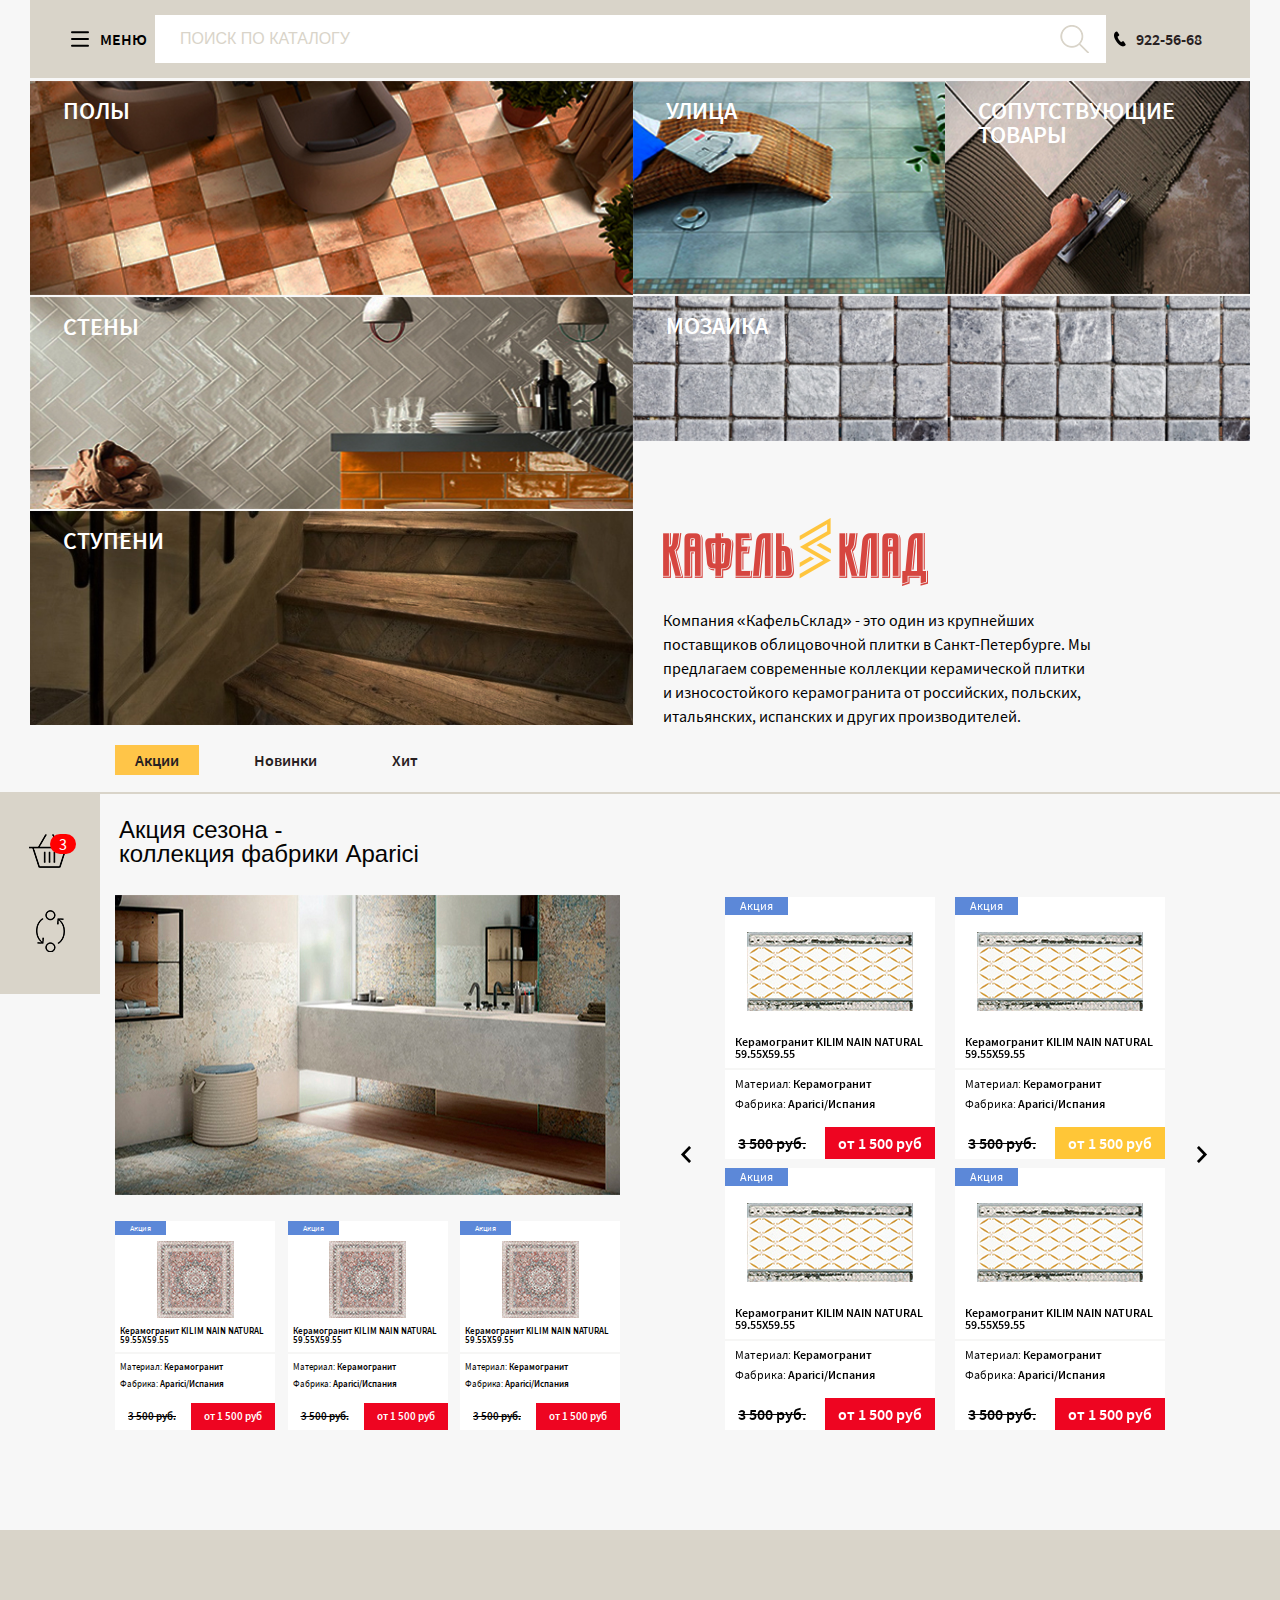
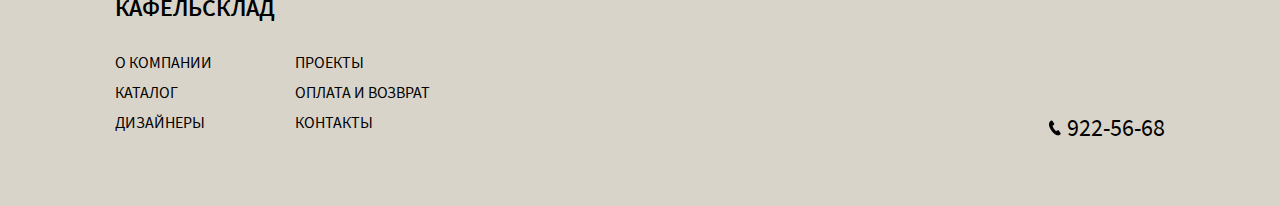
==== commit fa5476f7: "add project" ====
--- a/index.html
+++ b/index.html
@@ -8,6 +8,7 @@
     <script src="js/jquery-1.12.4.min.js"></script>
     <script src="plugins/slick-slider/slick.min.js"></script>
     <script src="plugins/magnific-popup/jquery.magnific-popup.min.js"></script>
+    <script src="js/scrollSidebar.js"></script>
     <script src="js/script.js"></script>
 
     <link rel="stylesheet" href="css/reset.css">
@@ -18,7 +19,7 @@
 </head>
 <body>
 <!--HEADER-->
-<header id="header" class="bg-white">
+<header id="header">
     <div class="container">
         <div class="top">
             <div class="wrapper-big">
@@ -55,16 +56,6 @@
                         </ul>
                     </div>
                 </div>
-                <div class="sidebar-bg wrapper-big top-sidebar ">
-                    <div class="sidebar lg-hide">
-                        <ul>
-                            <li><a href="#"><img src="images/icons/icon-basket.png" alt="Корзина">
-                                <span class="alert-count">3</span></a>
-                            </li>
-                            <li><a href="#"><img src="images/icons/icon-comparison.png" alt="Сравнение"></a></li>
-                        </ul>
-                    </div>
-                </div>
             </div>
         </div>
         <div class="menu-header">
@@ -417,7 +408,7 @@
                     </a>
                     <a href="#" class="block-image">
                         <img src="images/images/image-floor.jpg" alt="Напольная">
-                        <span class="name-block">Кухня</span>
+                        <span class="name-block">Напольная</span>
                     </a>
                 </div>
                 <div class="col">
@@ -451,6 +442,7 @@
 
 <!--DISCOUNT-->
 <section id="discounts">
+
     <div class="cap-menu">
         <div class="wrapper">
             <ul class="main-tabs row">
@@ -458,6 +450,18 @@
                 <li>Новинки</li>
                 <li>Хит</li>
             </ul>
+        </div>
+    </div>
+    <div class="wrapper-big">
+        <div class="sidebar-bg">
+            <div class="sidebar lg-hide">
+                <ul>
+                    <li><a href="#"><img src="images/icons/icon-basket.png" alt="Корзина">
+                        <span class="alert-count">3</span></a>
+                    </li>
+                    <li><a href="#"><img src="images/icons/icon-comparison.png" alt="Сравнение"></a></li>
+                </ul>
+            </div>
         </div>
     </div>
     <div class="wrapper">
@@ -489,10 +493,10 @@
                                 </div>
                                 <div class="block-price row">
                                     <div class="without-discount">
-                                        3 500руб.
+                                        3 500 руб.
                                     </div>
                                     <div class="with-discount">
-                                        от 1 500руб
+                                        от 1 500 руб
                                     </div>
                                 </div>
                             </a>
@@ -512,10 +516,10 @@
                                 </div>
                                 <div class="block-price row">
                                     <div class="without-discount">
-                                        3 500руб.
+                                        3 500 руб.
                                     </div>
                                     <div class="with-discount">
-                                        от 1 500руб
+                                        от 1 500 руб
                                     </div>
                                 </div>
                             </a>
@@ -535,10 +539,10 @@
                                 </div>
                                 <div class="block-price row__aic">
                                     <div class="without-discount">
-                                        3 500руб.
+                                        3 500 руб.
                                     </div>
                                     <div class="with-discount">
-                                        от 1 500руб
+                                        от 1 500 руб
                                     </div>
                                 </div>
                             </a>
@@ -566,34 +570,34 @@
                                             </div>
                                             <div class="block-price row__aic">
                                                 <div class="without-discount">
-                                                    3 500руб.
-                                                </div>
-                                                <div class="with-discount">
-                                                    от 1 500руб
-                                                </div>
-                                            </div>
-                                        </a>
-                                        <a href="#" class="block-product bigger">
-                                            <div class="sale-alert">
-                                                Акция
-                                            </div>
-                                            <img src="images/images/image-product-two.jpg" alt="Фото продукта"
-                                                 class="image-product">
-                                            <div class="name">
-                                                Керамогранит KILIM NAIN NATURAL 59.55X59.55
-                                            </div>
-                                            <div class="materials-block">
-                                                <p>Материал: <span>Керамогранит</span></p>
-                                            </div>
-                                            <div class="block-factory">
-                                                <p>Фабрика: <span>Aparici/Испания</span></p>
-                                            </div>
-                                            <div class="block-price row__aic">
-                                                <div class="without-discount">
-                                                    3 500руб.
+                                                    3 500 руб.
+                                                </div>
+                                                <div class="with-discount">
+                                                    от 1 500 руб
+                                                </div>
+                                            </div>
+                                        </a>
+                                        <a href="#" class="block-product bigger">
+                                            <div class="sale-alert">
+                                                Акция
+                                            </div>
+                                            <img src="images/images/image-product-two.jpg" alt="Фото продукта"
+                                                 class="image-product">
+                                            <div class="name">
+                                                Керамогранит KILIM NAIN NATURAL 59.55X59.55
+                                            </div>
+                                            <div class="materials-block">
+                                                <p>Материал: <span>Керамогранит</span></p>
+                                            </div>
+                                            <div class="block-factory">
+                                                <p>Фабрика: <span>Aparici/Испания</span></p>
+                                            </div>
+                                            <div class="block-price row__aic">
+                                                <div class="without-discount">
+                                                    3 500 руб.
                                                 </div>
                                                 <div class="with-discount yellow">
-                                                    от 1 500руб
+                                                    от 1 500 руб
                                                 </div>
                                             </div>
                                         </a>
@@ -616,34 +620,34 @@
                                             </div>
                                             <div class="block-price row__aic">
                                                 <div class="without-discount">
-                                                    3 500руб.
-                                                </div>
-                                                <div class="with-discount">
-                                                    от 1 500руб
-                                                </div>
-                                            </div>
-                                        </a>
-                                        <a href="#" class="block-product bigger">
-                                            <div class="sale-alert">
-                                                Акция
-                                            </div>
-                                            <img src="images/images/image-product-two.jpg" alt="Фото продукта"
-                                                 class="image-product">
-                                            <div class="name">
-                                                Керамогранит KILIM NAIN NATURAL 59.55X59.55
-                                            </div>
-                                            <div class="materials-block">
-                                                <p>Материал: <span>Керамогранит</span></p>
-                                            </div>
-                                            <div class="block-factory">
-                                                <p>Фабрика: <span>Aparici/Испания</span></p>
-                                            </div>
-                                            <div class="block-price row__aic">
-                                                <div class="without-discount">
-                                                    3 500руб.
-                                                </div>
-                                                <div class="with-discount">
-                                                    от 1 500руб
+                                                    3 500 руб.
+                                                </div>
+                                                <div class="with-discount">
+                                                    от 1 500 руб
+                                                </div>
+                                            </div>
+                                        </a>
+                                        <a href="#" class="block-product bigger">
+                                            <div class="sale-alert">
+                                                Акция
+                                            </div>
+                                            <img src="images/images/image-product-two.jpg" alt="Фото продукта"
+                                                 class="image-product">
+                                            <div class="name">
+                                                Керамогранит KILIM NAIN NATURAL 59.55X59.55
+                                            </div>
+                                            <div class="materials-block">
+                                                <p>Материал: <span>Керамогранит</span></p>
+                                            </div>
+                                            <div class="block-factory">
+                                                <p>Фабрика: <span>Aparici/Испания</span></p>
+                                            </div>
+                                            <div class="block-price row__aic">
+                                                <div class="without-discount">
+                                                    3 500 руб.
+                                                </div>
+                                                <div class="with-discount">
+                                                    от 1 500 руб
                                                 </div>
                                             </div>
                                         </a>
@@ -670,34 +674,34 @@
                                             </div>
                                             <div class="block-price row__aic">
                                                 <div class="without-discount">
-                                                    3 500руб.
-                                                </div>
-                                                <div class="with-discount">
-                                                    от 1 500руб
-                                                </div>
-                                            </div>
-                                        </a>
-                                        <a href="#" class="block-product bigger">
-                                            <div class="sale-alert">
-                                                Акция
-                                            </div>
-                                            <img src="images/images/image-product-two.jpg" alt="Фото продукта"
-                                                 class="image-product">
-                                            <div class="name">
-                                                Керамогранит KILIM NAIN NATURAL 59.55X59.55
-                                            </div>
-                                            <div class="materials-block">
-                                                <p>Материал: <span>Керамогранит</span></p>
-                                            </div>
-                                            <div class="block-factory">
-                                                <p>Фабрика: <span>Aparici/Испания</span></p>
-                                            </div>
-                                            <div class="block-price row__aic">
-                                                <div class="without-discount">
-                                                    3 500руб.
-                                                </div>
-                                                <div class="with-discount">
-                                                    от 1 500руб
+                                                    3 500 руб.
+                                                </div>
+                                                <div class="with-discount">
+                                                    от 1 500 руб
+                                                </div>
+                                            </div>
+                                        </a>
+                                        <a href="#" class="block-product bigger">
+                                            <div class="sale-alert">
+                                                Акция
+                                            </div>
+                                            <img src="images/images/image-product-two.jpg" alt="Фото продукта"
+                                                 class="image-product">
+                                            <div class="name">
+                                                Керамогранит KILIM NAIN NATURAL 59.55X59.55
+                                            </div>
+                                            <div class="materials-block">
+                                                <p>Материал: <span>Керамогранит</span></p>
+                                            </div>
+                                            <div class="block-factory">
+                                                <p>Фабрика: <span>Aparici/Испания</span></p>
+                                            </div>
+                                            <div class="block-price row__aic">
+                                                <div class="without-discount">
+                                                    3 500 руб.
+                                                </div>
+                                                <div class="with-discount">
+                                                    от 1 500 руб
                                                 </div>
                                             </div>
                                         </a>
@@ -720,34 +724,34 @@
                                             </div>
                                             <div class="block-price row__aic">
                                                 <div class="without-discount">
-                                                    3 500руб.
-                                                </div>
-                                                <div class="with-discount">
-                                                    от 1 500руб
-                                                </div>
-                                            </div>
-                                        </a>
-                                        <a href="#" class="block-product bigger">
-                                            <div class="sale-alert">
-                                                Акция
-                                            </div>
-                                            <img src="images/images/image-product-two.jpg" alt="Фото продукта"
-                                                 class="image-product">
-                                            <div class="name">
-                                                Керамогранит KILIM NAIN NATURAL 59.55X59.55
-                                            </div>
-                                            <div class="materials-block">
-                                                <p>Материал: <span>Керамогранит</span></p>
-                                            </div>
-                                            <div class="block-factory">
-                                                <p>Фабрика: <span>Aparici/Испания</span></p>
-                                            </div>
-                                            <div class="block-price row__aic">
-                                                <div class="without-discount">
-                                                    3 500руб.
-                                                </div>
-                                                <div class="with-discount">
-                                                    от 1 500руб
+                                                    3 500 руб.
+                                                </div>
+                                                <div class="with-discount">
+                                                    от 1 500 руб
+                                                </div>
+                                            </div>
+                                        </a>
+                                        <a href="#" class="block-product bigger">
+                                            <div class="sale-alert">
+                                                Акция
+                                            </div>
+                                            <img src="images/images/image-product-two.jpg" alt="Фото продукта"
+                                                 class="image-product">
+                                            <div class="name">
+                                                Керамогранит KILIM NAIN NATURAL 59.55X59.55
+                                            </div>
+                                            <div class="materials-block">
+                                                <p>Материал: <span>Керамогранит</span></p>
+                                            </div>
+                                            <div class="block-factory">
+                                                <p>Фабрика: <span>Aparici/Испания</span></p>
+                                            </div>
+                                            <div class="block-price row__aic">
+                                                <div class="without-discount">
+                                                    3 500 руб.
+                                                </div>
+                                                <div class="with-discount">
+                                                    от 1 500 руб
                                                 </div>
                                             </div>
                                         </a>
@@ -785,10 +789,10 @@
                                 </div>
                                 <div class="block-price row">
                                     <div class="without-discount">
-                                        3 500руб.
+                                        3 500 руб.
                                     </div>
                                     <div class="with-discount">
-                                        от 1 500руб
+                                        от 1 500 руб
                                     </div>
                                 </div>
                             </a>
@@ -808,10 +812,10 @@
                                 </div>
                                 <div class="block-price row">
                                     <div class="without-discount">
-                                        3 500руб.
+                                        3 500 руб.
                                     </div>
                                     <div class="with-discount">
-                                        от 1 500руб
+                                        от 1 500 руб
                                     </div>
                                 </div>
                             </a>
@@ -831,10 +835,10 @@
                                 </div>
                                 <div class="block-price row__aic">
                                     <div class="without-discount">
-                                        3 500руб.
+                                        3 500 руб.
                                     </div>
                                     <div class="with-discount">
-                                        от 1 500руб
+                                        от 1 500 руб
                                     </div>
                                 </div>
                             </a>
@@ -862,34 +866,34 @@
                                             </div>
                                             <div class="block-price row__aic">
                                                 <div class="without-discount">
-                                                    3 500руб.
-                                                </div>
-                                                <div class="with-discount">
-                                                    от 1 500руб
-                                                </div>
-                                            </div>
-                                        </a>
-                                        <a href="#" class="block-product bigger">
-                                            <div class="sale-alert">
-                                                Акция
-                                            </div>
-                                            <img src="images/images/image-product-two.jpg" alt="Фото продукта"
-                                                 class="image-product">
-                                            <div class="name">
-                                                Керамогранит KILIM NAIN NATURAL 59.55X59.55
-                                            </div>
-                                            <div class="materials-block">
-                                                <p>Материал: <span>Керамогранит</span></p>
-                                            </div>
-                                            <div class="block-factory">
-                                                <p>Фабрика: <span>Aparici/Испания</span></p>
-                                            </div>
-                                            <div class="block-price row__aic">
-                                                <div class="without-discount">
-                                                    3 500руб.
-                                                </div>
-                                                <div class="with-discount">
-                                                    от 1 500руб
+                                                    3 500 руб.
+                                                </div>
+                                                <div class="with-discount">
+                                                    от 1 500 руб
+                                                </div>
+                                            </div>
+                                        </a>
+                                        <a href="#" class="block-product bigger">
+                                            <div class="sale-alert">
+                                                Акция
+                                            </div>
+                                            <img src="images/images/image-product-two.jpg" alt="Фото продукта"
+                                                 class="image-product">
+                                            <div class="name">
+                                                Керамогранит KILIM NAIN NATURAL 59.55X59.55
+                                            </div>
+                                            <div class="materials-block">
+                                                <p>Материал: <span>Керамогранит</span></p>
+                                            </div>
+                                            <div class="block-factory">
+                                                <p>Фабрика: <span>Aparici/Испания</span></p>
+                                            </div>
+                                            <div class="block-price row__aic">
+                                                <div class="without-discount">
+                                                    3 500 руб.
+                                                </div>
+                                                <div class="with-discount">
+                                                    от 1 500 руб
                                                 </div>
                                             </div>
                                         </a>
@@ -912,34 +916,34 @@
                                             </div>
                                             <div class="block-price row__aic">
                                                 <div class="without-discount">
-                                                    3 500руб.
-                                                </div>
-                                                <div class="with-discount">
-                                                    от 1 500руб
-                                                </div>
-                                            </div>
-                                        </a>
-                                        <a href="#" class="block-product bigger">
-                                            <div class="sale-alert">
-                                                Акция
-                                            </div>
-                                            <img src="images/images/image-product-two.jpg" alt="Фото продукта"
-                                                 class="image-product">
-                                            <div class="name">
-                                                Керамогранит KILIM NAIN NATURAL 59.55X59.55
-                                            </div>
-                                            <div class="materials-block">
-                                                <p>Материал: <span>Керамогранит</span></p>
-                                            </div>
-                                            <div class="block-factory">
-                                                <p>Фабрика: <span>Aparici/Испания</span></p>
-                                            </div>
-                                            <div class="block-price row__aic">
-                                                <div class="without-discount">
-                                                    3 500руб.
-                                                </div>
-                                                <div class="with-discount">
-                                                    от 1 500руб
+                                                    3 500 руб.
+                                                </div>
+                                                <div class="with-discount">
+                                                    от 1 500 руб
+                                                </div>
+                                            </div>
+                                        </a>
+                                        <a href="#" class="block-product bigger">
+                                            <div class="sale-alert">
+                                                Акция
+                                            </div>
+                                            <img src="images/images/image-product-two.jpg" alt="Фото продукта"
+                                                 class="image-product">
+                                            <div class="name">
+                                                Керамогранит KILIM NAIN NATURAL 59.55X59.55
+                                            </div>
+                                            <div class="materials-block">
+                                                <p>Материал: <span>Керамогранит</span></p>
+                                            </div>
+                                            <div class="block-factory">
+                                                <p>Фабрика: <span>Aparici/Испания</span></p>
+                                            </div>
+                                            <div class="block-price row__aic">
+                                                <div class="without-discount">
+                                                    3 500 руб.
+                                                </div>
+                                                <div class="with-discount">
+                                                    от 1 500 руб
                                                 </div>
                                             </div>
                                         </a>
@@ -966,34 +970,34 @@
                                             </div>
                                             <div class="block-price row__aic">
                                                 <div class="without-discount">
-                                                    3 500руб.
-                                                </div>
-                                                <div class="with-discount">
-                                                    от 1 500руб
-                                                </div>
-                                            </div>
-                                        </a>
-                                        <a href="#" class="block-product bigger">
-                                            <div class="sale-alert">
-                                                Акция
-                                            </div>
-                                            <img src="images/images/image-product-two.jpg" alt="Фото продукта"
-                                                 class="image-product">
-                                            <div class="name">
-                                                Керамогранит KILIM NAIN NATURAL 59.55X59.55
-                                            </div>
-                                            <div class="materials-block">
-                                                <p>Материал: <span>Керамогранит</span></p>
-                                            </div>
-                                            <div class="block-factory">
-                                                <p>Фабрика: <span>Aparici/Испания</span></p>
-                                            </div>
-                                            <div class="block-price row__aic">
-                                                <div class="without-discount">
-                                                    3 500руб.
-                                                </div>
-                                                <div class="with-discount">
-                                                    от 1 500руб
+                                                    3 500 руб.
+                                                </div>
+                                                <div class="with-discount">
+                                                    от 1 500 руб
+                                                </div>
+                                            </div>
+                                        </a>
+                                        <a href="#" class="block-product bigger">
+                                            <div class="sale-alert">
+                                                Акция
+                                            </div>
+                                            <img src="images/images/image-product-two.jpg" alt="Фото продукта"
+                                                 class="image-product">
+                                            <div class="name">
+                                                Керамогранит KILIM NAIN NATURAL 59.55X59.55
+                                            </div>
+                                            <div class="materials-block">
+                                                <p>Материал: <span>Керамогранит</span></p>
+                                            </div>
+                                            <div class="block-factory">
+                                                <p>Фабрика: <span>Aparici/Испания</span></p>
+                                            </div>
+                                            <div class="block-price row__aic">
+                                                <div class="without-discount">
+                                                    3 500 руб.
+                                                </div>
+                                                <div class="with-discount">
+                                                    от 1 500 руб
                                                 </div>
                                             </div>
                                         </a>
@@ -1016,34 +1020,34 @@
                                             </div>
                                             <div class="block-price row__aic">
                                                 <div class="without-discount">
-                                                    3 500руб.
-                                                </div>
-                                                <div class="with-discount">
-                                                    от 1 500руб
-                                                </div>
-                                            </div>
-                                        </a>
-                                        <a href="#" class="block-product bigger">
-                                            <div class="sale-alert">
-                                                Акция
-                                            </div>
-                                            <img src="images/images/image-product-two.jpg" alt="Фото продукта"
-                                                 class="image-product">
-                                            <div class="name">
-                                                Керамогранит KILIM NAIN NATURAL 59.55X59.55
-                                            </div>
-                                            <div class="materials-block">
-                                                <p>Материал: <span>Керамогранит</span></p>
-                                            </div>
-                                            <div class="block-factory">
-                                                <p>Фабрика: <span>Aparici/Испания</span></p>
-                                            </div>
-                                            <div class="block-price row__aic">
-                                                <div class="without-discount">
-                                                    3 500руб.
-                                                </div>
-                                                <div class="with-discount">
-                                                    от 1 500руб
+                                                    3 500 руб.
+                                                </div>
+                                                <div class="with-discount">
+                                                    от 1 500 руб
+                                                </div>
+                                            </div>
+                                        </a>
+                                        <a href="#" class="block-product bigger">
+                                            <div class="sale-alert">
+                                                Акция
+                                            </div>
+                                            <img src="images/images/image-product-two.jpg" alt="Фото продукта"
+                                                 class="image-product">
+                                            <div class="name">
+                                                Керамогранит KILIM NAIN NATURAL 59.55X59.55
+                                            </div>
+                                            <div class="materials-block">
+                                                <p>Материал: <span>Керамогранит</span></p>
+                                            </div>
+                                            <div class="block-factory">
+                                                <p>Фабрика: <span>Aparici/Испания</span></p>
+                                            </div>
+                                            <div class="block-price row__aic">
+                                                <div class="without-discount">
+                                                    3 500 руб.
+                                                </div>
+                                                <div class="with-discount">
+                                                    от 1 500 руб
                                                 </div>
                                             </div>
                                         </a>
@@ -1081,10 +1085,10 @@
                                 </div>
                                 <div class="block-price row">
                                     <div class="without-discount">
-                                        3 500руб.
+                                        3 500 руб.
                                     </div>
                                     <div class="with-discount">
-                                        от 1 500руб
+                                        от 1 500 руб
                                     </div>
                                 </div>
                             </a>
@@ -1104,10 +1108,10 @@
                                 </div>
                                 <div class="block-price row">
                                     <div class="without-discount">
-                                        3 500руб.
+                                        3 500 руб.
                                     </div>
                                     <div class="with-discount">
-                                        от 1 500руб
+                                        от 1 500 руб
                                     </div>
                                 </div>
                             </a>
@@ -1127,10 +1131,10 @@
                                 </div>
                                 <div class="block-price row__aic">
                                     <div class="without-discount">
-                                        3 500руб.
+                                        3 500 руб.
                                     </div>
                                     <div class="with-discount">
-                                        от 1 500руб
+                                        от 1 500 руб
                                     </div>
                                 </div>
                             </a>
@@ -1158,34 +1162,34 @@
                                             </div>
                                             <div class="block-price row__aic">
                                                 <div class="without-discount">
-                                                    3 500руб.
-                                                </div>
-                                                <div class="with-discount">
-                                                    от 1 500руб
-                                                </div>
-                                            </div>
-                                        </a>
-                                        <a href="#" class="block-product bigger">
-                                            <div class="sale-alert">
-                                                Акция
-                                            </div>
-                                            <img src="images/images/image-product-two.jpg" alt="Фото продукта"
-                                                 class="image-product">
-                                            <div class="name">
-                                                Керамогранит KILIM NAIN NATURAL 59.55X59.55
-                                            </div>
-                                            <div class="materials-block">
-                                                <p>Материал: <span>Керамогранит</span></p>
-                                            </div>
-                                            <div class="block-factory">
-                                                <p>Фабрика: <span>Aparici/Испания</span></p>
-                                            </div>
-                                            <div class="block-price row__aic">
-                                                <div class="without-discount">
-                                                    3 500руб.
-                                                </div>
-                                                <div class="with-discount">
-                                                    от 1 500руб
+                                                    3 500 руб.
+                                                </div>
+                                                <div class="with-discount">
+                                                    от 1 500 руб
+                                                </div>
+                                            </div>
+                                        </a>
+                                        <a href="#" class="block-product bigger">
+                                            <div class="sale-alert">
+                                                Акция
+                                            </div>
+                                            <img src="images/images/image-product-two.jpg" alt="Фото продукта"
+                                                 class="image-product">
+                                            <div class="name">
+                                                Керамогранит KILIM NAIN NATURAL 59.55X59.55
+                                            </div>
+                                            <div class="materials-block">
+                                                <p>Материал: <span>Керамогранит</span></p>
+                                            </div>
+                                            <div class="block-factory">
+                                                <p>Фабрика: <span>Aparici/Испания</span></p>
+                                            </div>
+                                            <div class="block-price row__aic">
+                                                <div class="without-discount">
+                                                    3 500 руб.
+                                                </div>
+                                                <div class="with-discount">
+                                                    от 1 500 руб
                                                 </div>
                                             </div>
                                         </a>
@@ -1208,34 +1212,34 @@
                                             </div>
                                             <div class="block-price row__aic">
                                                 <div class="without-discount">
-                                                    3 500руб.
-                                                </div>
-                                                <div class="with-discount">
-                                                    от 1 500руб
-                                                </div>
-                                            </div>
-                                        </a>
-                                        <a href="#" class="block-product bigger">
-                                            <div class="sale-alert">
-                                                Акция
-                                            </div>
-                                            <img src="images/images/image-product-two.jpg" alt="Фото продукта"
-                                                 class="image-product">
-                                            <div class="name">
-                                                Керамогранит KILIM NAIN NATURAL 59.55X59.55
-                                            </div>
-                                            <div class="materials-block">
-                                                <p>Материал: <span>Керамогранит</span></p>
-                                            </div>
-                                            <div class="block-factory">
-                                                <p>Фабрика: <span>Aparici/Испания</span></p>
-                                            </div>
-                                            <div class="block-price row__aic">
-                                                <div class="without-discount">
-                                                    3 500руб.
-                                                </div>
-                                                <div class="with-discount">
-                                                    от 1 500руб
+                                                    3 500 руб.
+                                                </div>
+                                                <div class="with-discount">
+                                                    от 1 500 руб
+                                                </div>
+                                            </div>
+                                        </a>
+                                        <a href="#" class="block-product bigger">
+                                            <div class="sale-alert">
+                                                Акция
+                                            </div>
+                                            <img src="images/images/image-product-two.jpg" alt="Фото продукта"
+                                                 class="image-product">
+                                            <div class="name">
+                                                Керамогранит KILIM NAIN NATURAL 59.55X59.55
+                                            </div>
+                                            <div class="materials-block">
+                                                <p>Материал: <span>Керамогранит</span></p>
+                                            </div>
+                                            <div class="block-factory">
+                                                <p>Фабрика: <span>Aparici/Испания</span></p>
+                                            </div>
+                                            <div class="block-price row__aic">
+                                                <div class="without-discount">
+                                                    3 500 руб.
+                                                </div>
+                                                <div class="with-discount">
+                                                    от 1 500 руб
                                                 </div>
                                             </div>
                                         </a>
@@ -1262,34 +1266,34 @@
                                             </div>
                                             <div class="block-price row__aic">
                                                 <div class="without-discount">
-                                                    3 500руб.
-                                                </div>
-                                                <div class="with-discount">
-                                                    от 1 500руб
-                                                </div>
-                                            </div>
-                                        </a>
-                                        <a href="#" class="block-product bigger">
-                                            <div class="sale-alert">
-                                                Акция
-                                            </div>
-                                            <img src="images/images/image-product-two.jpg" alt="Фото продукта"
-                                                 class="image-product">
-                                            <div class="name">
-                                                Керамогранит KILIM NAIN NATURAL 59.55X59.55
-                                            </div>
-                                            <div class="materials-block">
-                                                <p>Материал: <span>Керамогранит</span></p>
-                                            </div>
-                                            <div class="block-factory">
-                                                <p>Фабрика: <span>Aparici/Испания</span></p>
-                                            </div>
-                                            <div class="block-price row__aic">
-                                                <div class="without-discount">
-                                                    3 500руб.
-                                                </div>
-                                                <div class="with-discount">
-                                                    от 1 500руб
+                                                    3 500 руб.
+                                                </div>
+                                                <div class="with-discount">
+                                                    от 1 500 руб
+                                                </div>
+                                            </div>
+                                        </a>
+                                        <a href="#" class="block-product bigger">
+                                            <div class="sale-alert">
+                                                Акция
+                                            </div>
+                                            <img src="images/images/image-product-two.jpg" alt="Фото продукта"
+                                                 class="image-product">
+                                            <div class="name">
+                                                Керамогранит KILIM NAIN NATURAL 59.55X59.55
+                                            </div>
+                                            <div class="materials-block">
+                                                <p>Материал: <span>Керамогранит</span></p>
+                                            </div>
+                                            <div class="block-factory">
+                                                <p>Фабрика: <span>Aparici/Испания</span></p>
+                                            </div>
+                                            <div class="block-price row__aic">
+                                                <div class="without-discount">
+                                                    3 500 руб.
+                                                </div>
+                                                <div class="with-discount">
+                                                    от 1 500 руб
                                                 </div>
                                             </div>
                                         </a>
@@ -1312,34 +1316,34 @@
                                             </div>
                                             <div class="block-price row__aic">
                                                 <div class="without-discount">
-                                                    3 500руб.
-                                                </div>
-                                                <div class="with-discount">
-                                                    от 1 500руб
-                                                </div>
-                                            </div>
-                                        </a>
-                                        <a href="#" class="block-product bigger">
-                                            <div class="sale-alert">
-                                                Акция
-                                            </div>
-                                            <img src="images/images/image-product-two.jpg" alt="Фото продукта"
-                                                 class="image-product">
-                                            <div class="name">
-                                                Керамогранит KILIM NAIN NATURAL 59.55X59.55
-                                            </div>
-                                            <div class="materials-block">
-                                                <p>Материал: <span>Керамогранит</span></p>
-                                            </div>
-                                            <div class="block-factory">
-                                                <p>Фабрика: <span>Aparici/Испания</span></p>
-                                            </div>
-                                            <div class="block-price row__aic">
-                                                <div class="without-discount">
-                                                    3 500руб.
-                                                </div>
-                                                <div class="with-discount">
-                                                    от 1 500руб
+                                                    3 500 руб.
+                                                </div>
+                                                <div class="with-discount">
+                                                    от 1 500 руб
+                                                </div>
+                                            </div>
+                                        </a>
+                                        <a href="#" class="block-product bigger">
+                                            <div class="sale-alert">
+                                                Акция
+                                            </div>
+                                            <img src="images/images/image-product-two.jpg" alt="Фото продукта"
+                                                 class="image-product">
+                                            <div class="name">
+                                                Керамогранит KILIM NAIN NATURAL 59.55X59.55
+                                            </div>
+                                            <div class="materials-block">
+                                                <p>Материал: <span>Керамогранит</span></p>
+                                            </div>
+                                            <div class="block-factory">
+                                                <p>Фабрика: <span>Aparici/Испания</span></p>
+                                            </div>
+                                            <div class="block-price row__aic">
+                                                <div class="without-discount">
+                                                    3 500 руб.
+                                                </div>
+                                                <div class="with-discount">
+                                                    от 1 500 руб
                                                 </div>
                                             </div>
                                         </a>
--- a/css/style.css
+++ b/css/style.css
@@ -42,7 +42,7 @@
 
 body {
   font-family: 'Source Sans Pro', sans-serif;
-  background: #f6f4ed;
+  background: #f7f7f7;
 }
 
 .wrapper {
@@ -256,11 +256,104 @@
   color: #a2a2a2;
 }
 
+.mobile-menu-toggle {
+  width: 40px;
+  height: 40px;
+  -webkit-box-sizing: border-box;
+  box-sizing: border-box;
+  z-index: 200;
+}
+
+.mobile-menu-toggle .ham {
+  cursor: pointer;
+  -webkit-tap-highlight-color: transparent;
+  -webkit-transition: -webkit-transform 400ms;
+  transition: -webkit-transform 400ms;
+  -o-transition: transform 400ms;
+  transition: transform 400ms;
+  transition: transform 400ms, -webkit-transform 400ms;
+  -moz-user-select: none;
+  -webkit-user-select: none;
+  -ms-user-select: none;
+  user-select: none;
+}
+
+.mobile-menu-toggle .hamRotate.active {
+  -webkit-transform: rotate(45deg);
+  -ms-transform: rotate(45deg);
+  transform: rotate(45deg);
+}
+
+.mobile-menu-toggle .hamRotate180.active {
+  -webkit-transform: rotate(180deg);
+  -ms-transform: rotate(180deg);
+  transform: rotate(180deg);
+}
+
+.mobile-menu-toggle .line {
+  fill: none;
+  -webkit-transition: stroke-dasharray 400ms, stroke-dashoffset 400ms;
+  -o-transition: stroke-dasharray 400ms, stroke-dashoffset 400ms;
+  transition: stroke-dasharray 400ms, stroke-dashoffset 400ms;
+  stroke: #000;
+  stroke-width: 5;
+  stroke-linecap: round;
+}
+
+.mobile-menu-toggle .ham-burger .top {
+  stroke-dasharray: 40 160;
+}
+
+.mobile-menu-toggle .ham-burger .middle {
+  stroke-dasharray: 40 142;
+  -webkit-transform-origin: 50%;
+  -ms-transform-origin: 50%;
+  transform-origin: 50%;
+  -webkit-transition: -webkit-transform 400ms;
+  transition: -webkit-transform 400ms;
+  -o-transition: transform 400ms;
+  transition: transform 400ms;
+  transition: transform 400ms, -webkit-transform 400ms;
+}
+
+.mobile-menu-toggle .ham-burger .bottom {
+  stroke-dasharray: 40 85;
+  -webkit-transform-origin: 50%;
+  -ms-transform-origin: 50%;
+  transform-origin: 50%;
+  -webkit-transition: stroke-dashoffset 400ms, -webkit-transform 400ms;
+  transition: stroke-dashoffset 400ms, -webkit-transform 400ms;
+  -o-transition: transform 400ms, stroke-dashoffset 400ms;
+  transition: transform 400ms, stroke-dashoffset 400ms;
+  transition: transform 400ms, stroke-dashoffset 400ms, -webkit-transform 400ms;
+}
+
+.mobile-menu-toggle .ham-burger.active .top {
+  stroke-dashoffset: -64px;
+}
+
+.mobile-menu-toggle .ham-burger.active .middle {
+  -webkit-transform: rotate(90deg);
+  -ms-transform: rotate(90deg);
+  transform: rotate(90deg);
+}
+
+.mobile-menu-toggle .ham-burger.active .bottom {
+  stroke-dashoffset: -64px;
+}
+
 .sidebar-bg {
   width: 100px;
   -webkit-box-sizing: border-box;
   box-sizing: border-box;
   background: #d9d4c9;
+}
+
+.sidebar-bg.top-offset {
+  top: 430px !important;
+  -webkit-transition: all .4s;
+  -o-transition: all .4s;
+  transition: all .4s;
 }
 
 .sidebar-bg .sidebar {
@@ -299,665 +392,11 @@
   margin-bottom: 50px;
 }
 
-.sidebar-bg .sidebar ul li.last-item {
-  margin-top: 70px;
-}
-
-.form-feedback {
-  display: -webkit-box;
-  display: -ms-flexbox;
-  display: flex;
-  -webkit-box-orient: vertical;
-  -webkit-box-direction: normal;
-  -ms-flex-direction: column;
-  flex-direction: column;
-  -webkit-box-align: center;
-  -ms-flex-align: center;
-  align-items: center;
-  padding-bottom: 28px;
-  margin: 0 15px;
-}
-
-.form-feedback .title {
-  font-size: 24px;
-  font-weight: 600;
-  margin-top: 15px;
-  text-align: center;
-}
-
-@media screen and (max-width: 560px) {
-  .form-feedback .title {
-    font-size: 16px;
-  }
-}
-
-.form-feedback .styles-input {
-  width: 100%;
-  max-width: 567px;
-  height: 40px;
-  background: #fff;
-  font-size: 24px;
-  padding: 0 20px;
-  margin-top: 12px;
-  border: none;
-  color: #000;
-}
-
-@media screen and (max-width: 560px) {
-  .form-feedback .styles-input {
-    height: 30px;
-    font-size: 16px;
-    max-width: 244px;
-  }
-}
-
-.form-feedback .styles-button {
-  width: 257px;
-  height: 40px;
-  margin-top: 30px;
-  font-size: 24px;
-  color: #fff;
-  border: none;
-  background: #ee0521;
-}
-
-@media screen and (max-width: 560px) {
-  .form-feedback .styles-button {
-    margin-top: 12px;
-    width: 190px;
-    font-size: 16px;
-  }
-}
-
-.quantity {
-  display: -webkit-box;
-  display: -ms-flexbox;
-  display: flex;
-}
-
-.quantity .styles-btn-quantity {
-  height: 40px;
-  width: 32px;
-  -webkit-box-sizing: border-box;
-  box-sizing: border-box;
-  background: #fff;
-  color: #000;
-  font-size: 22px;
-  border: 1px solid #000;
-}
-
-@media screen and (max-width: 560px) {
-  .quantity .styles-btn-quantity {
-    width: 24px;
-    height: 30px;
-  }
-}
-
-.quantity .styles-input-quantity {
-  text-align: center;
-  background: #e8e8e8;
-  border: 1px solid #000;
-  border-left: none;
-  -webkit-box-sizing: border-box;
-  box-sizing: border-box;
-  border-right: none;
-  outline: none;
-  font-size: 22px;
-  width: 106px;
-}
-
-.quantity .styles-input-quantity::-webkit-outer-spin-button,
-.quantity .styles-input-quantity::-webkit-inner-spin-button {
-  -webkit-appearance: none;
-  margin: 0;
-}
-
-@media screen and (max-width: 560px) {
-  .quantity .styles-input-quantity {
-    width: 34px;
-    height: 30px;
-    font-size: 18px;
-  }
-}
-
-.block-product {
-  margin-top: 24px;
-  padding-top: 20px;
-  -ms-flex-preferred-size: 160px;
-  flex-basis: 160px;
+.sidebar-bg .sidebar ul li a {
   position: relative;
-  background: #fff;
-}
-
-.block-product .sale-alert {
-  font-size: 8px;
-  color: #fff;
-  position: absolute;
-  top: 0;
-  left: 0;
-  padding: 3px 15px;
-  background: #5c88d8;
-}
-
-.block-product .image-product {
-  display: block;
-  margin: 0 auto;
-}
-
-@media screen and (max-width: 560px) {
-  .block-product .image-product {
-    width: 100%;
-    height: auto;
-  }
-}
-
-.block-product .name,
-.block-product .materials-block,
-.block-product .block-factory,
-.block-product .block-type {
-  padding-left: 5px;
-  padding-right: 5px;
-  font-size: 9px;
-  color: #000;
-}
-
-.block-product .materials-block,
-.block-product .block-factory,
-.block-product .block-type {
-  margin-top: 8px;
-}
-
-.block-product .materials-block span,
-.block-product .block-factory span,
-.block-product .block-type span {
-  font-weight: 600;
-}
-
-.block-product .name {
-  padding: 8px 5px;
-  border-bottom: 2px solid #f6f6f5;
-}
-
-.block-product .block-price {
-  margin-top: 15px;
-  font-size: 11px;
-  font-weight: 600;
-}
-
-@media screen and (max-width: 560px) {
-  .block-product .block-price {
-    font-size: 11px !important;
-  }
-}
-
-.block-product .block-price .without-discount {
-  text-decoration: line-through;
-  color: #000;
-  padding: 8px 13px;
-}
-
-@media screen and (max-width: 560px) {
-  .block-product .block-price .without-discount {
-    padding: 5px 5px;
-  }
-}
-
-.block-product .block-price .with-discount {
-  padding: 8px 13px;
-  background: #ee0521;
-  color: #fff;
-}
-
-@media screen and (max-width: 560px) {
-  .block-product .block-price .with-discount {
-    padding: 5px 5px;
-  }
-}
-
-.block-product .block-price .with-discount.yellow {
-  background: #ffc637;
-}
-
-.block-product.bigger {
-  margin-top: 0;
-  -ms-flex-preferred-size: 210px;
-  flex-basis: 210px;
-  padding-top: 35px;
-}
-
-@media screen and (max-width: 960px) {
-  .block-product.bigger {
-    -ms-flex-preferred-size: 315px;
-    flex-basis: 315px;
-    margin: 10px 10px 0 10px;
-  }
-}
-
-@media screen and (max-width: 560px) {
-  .block-product.bigger:nth-child(even) {
-    margin-left: 5px;
-  }
-}
-
-@media screen and (max-width: 560px) {
-  .block-product.bigger:nth-child(odd) {
-    margin-right: 5px;
-  }
-}
-
-.block-product.bigger .name,
-.block-product.bigger .materials-block,
-.block-product.bigger .block-factory,
-.block-product.bigger .block-type {
-  padding-left: 10px;
-  padding-right: 10px;
-}
-
-.block-product.bigger .name {
-  padding: 25px 10px 8px;
-}
-
-.block-product.bigger .block-price {
-  margin-top: 17px;
-  font-size: 16px;
-}
-
-.block-product.main-page {
-  background: #f7f7f7;
-  padding-bottom: 20px;
-  -ms-flex-preferred-size: 220px;
-  flex-basis: 220px;
-  margin-top: 30px;
-}
-
-@media screen and (max-width: 560px) {
-  .block-product.main-page {
-    -ms-flex-preferred-size: 130px;
-    flex-basis: 130px;
-    margin-top: 13px;
-  }
-}
-
-@media screen and (max-width: 560px) {
-  .block-product.main-page > img {
-    max-width: 100px;
-    max-height: 50px;
-  }
-}
-
-.block-product.main-page .name {
-  font-size: 14px;
-  font-weight: 600;
-  border-bottom: 2px solid #d9d4c9;
-}
-
-@media screen and (max-width: 560px) {
-  .block-product.main-page .name {
-    font-size: 8px;
-  }
-}
-
-.block-product.main-page .materials-block,
-.block-product.main-page .block-factory,
-.block-product.main-page .block-type {
-  font-size: 12px;
-}
-
-@media screen and (max-width: 560px) {
-  .block-product.main-page .materials-block,
-  .block-product.main-page .block-factory,
-  .block-product.main-page .block-type {
-    font-size: 7px;
-  }
-}
-
-.styles-button {
-  height: 35px;
-  width: 190px;
-  background: #ee0521;
-  color: #fff;
-  font-size: 18px;
-  display: block;
-  margin: 0 auto;
-  border: none;
-  font-family: 'Manrope', sans-serif;
-}
-
-input[type=checkbox] {
-  display: none;
-}
-
-input[type=checkbox]:checked + label:before {
-  color: #000;
-}
-
-label:before {
-  content: "\2713";
-  color: transparent;
-  -webkit-box-sizing: border-box;
-  box-sizing: border-box;
-  display: inline-block;
-  border: 2px solid #000;
-  font-size: 13px;
-  background: #fff;
-  font-weight: 600;
-  line-height: 15px;
-  margin: -5px 5px 0 0;
-  height: 17px;
-  width: 17px;
-  text-align: center;
-  vertical-align: middle;
-  -webkit-transition: color ease .3s;
-  -o-transition: color ease .3s;
-  transition: color ease .3s;
-}
-
-.white-popup {
-  position: relative;
-  background: #fff;
-  padding: 20px;
-  width: auto;
-  max-width: 500px;
-  margin: 20px auto;
-}
-
-.white-popup .title-popup {
-  font-weight: 600;
-  font-family: 'Roboto', sans-serif;
-  font-size: 24px;
-}
-
-.white-popup p {
-  font-size: 12px;
-  line-height: 14px;
-  font-family: 'Roboto', sans-serif;
-  font-weight: 300;
-  padding-top: 13px;
-}
-
-.white-popup p.tac {
-  text-align: center;
-}
-
-.white-popup .form {
-  margin-top: 20px;
-}
-
-.white-popup .form .one-input {
-  margin-top: 10px;
-}
-
-.white-popup .form .one-input p {
-  font-size: 16px;
-}
-
-.white-popup .form .one-input input {
-  -webkit-box-sizing: border-box;
-  box-sizing: border-box;
-  padding: 0 15px;
-  margin-top: 5px;
-  height: 30px;
-  width: 295px;
-  border: 1px solid #000;
-}
-
-@media screen and (max-width: 560px) {
-  .white-popup .form .one-input input {
-    width: 240px;
-  }
-}
-
-.white-popup .form .one-input textarea {
-  -webkit-box-sizing: border-box;
-  box-sizing: border-box;
-  width: 295px;
-  height: 198px;
-  margin-top: 5px;
-}
-
-@media screen and (max-width: 560px) {
-  .white-popup .form .one-input textarea {
-    width: 240px;
-  }
-}
-
-.white-popup .form .block-checkbox {
-  margin-top: 25px;
-}
-
-.white-popup .form .block-checkbox label {
-  font-size: 10px;
-  font-weight: 300;
-}
-
-.white-popup .calc {
-  text-align: center;
-  display: table;
-  -webkit-box-orient: vertical;
-  -webkit-box-direction: normal;
-  -ms-flex-direction: column;
-  flex-direction: column;
-  margin: 20px auto 0;
-  padding: 23px 75px;
-  border: 2px solid #f7f7f7;
-}
-
-.white-popup .calc .quantity {
-  -webkit-box-pack: center;
-  -ms-flex-pack: center;
-  justify-content: center;
-}
-
-.white-popup .calc .quantity .quantity-p {
-  font-size: 12px;
-  padding-top: 4px;
-}
-
-.white-popup .calc .price {
-  margin-top: 20px;
-  font-size: 24px;
-  font-weight: 600;
-}
-
-.white-popup .styles-button {
-  margin-top: 23px;
-  width: 218px;
-}
-
-#checkout-modal {
-  width: 420px;
-  padding: 40px 35px 50px;
-  background: #e9e8e5;
-  -webkit-box-sizing: border-box;
-  box-sizing: border-box;
-  font-family: 'Roboto', sans-serif;
-}
-
-#checkout-modal .title-popup {
-  margin-bottom: 15px;
-  font-size: 16px;
-  font-weight: 500;
-}
-
-#checkout-modal .form .row .styles-modal-input {
-  width: 160px !important;
-}
-
-#checkout-modal .form .one-input p {
-  font-size: 16px;
-  font-weight: 300;
-}
-
-#checkout-modal .form .one-input .styles-modal-input {
-  height: 28px;
-  width: 100%;
-  border: none;
-  background: #fff;
-}
-
-#checkout-modal .form .block-checkbox {
-  position: relative;
-  padding-left: 30px;
-}
-
-#checkout-modal .form .block-checkbox label {
-  font-size: 16px;
-  font-weight: 300;
-  line-height: 18px;
-}
-
-#checkout-modal .form .block-checkbox label:before {
-  width: 20px;
-  height: 20px;
-  position: absolute;
-  left: 0;
-  top: 12px;
-  border: none;
-  font-size: 20px;
-  line-height: 21px;
-}
-
-#checkout-modal .form .hide-inf {
-  display: none;
-}
-
-#header {
-  position: relative;
-  background: #d9d4c9;
-}
-
-#header.bg {
-  background: #fff;
-}
-
-#header.bg-white {
-  background: #f6f4ed;
-}
-
-#header .telephone {
-  display: -webkit-box;
-  display: -ms-flexbox;
-  display: flex;
-  -webkit-box-align: center;
-  -ms-flex-align: center;
-  align-items: center;
-  font-weight: 600;
-  margin-left: 8px;
-  width: 106px;
-  -ms-flex-negative: 0;
-  flex-shrink: 0;
-}
-
-#header .telephone img {
-  padding-right: 10px;
-}
-
-#header .telephone p {
-  color: #282122;
-}
-
-@media screen and (max-width: 780px) {
-  #header {
-    background: #f6f4ed;
-  }
-}
-
-#header .container {
-  max-width: 1280px;
-  padding: 0 30px;
-  margin: 0 auto;
-  position: relative;
-}
-
-@media screen and (max-width: 780px) {
-  #header .container {
-    padding: 0 15px;
-  }
-}
-
-@media screen and (max-width: 1100px) {
-  #header .container .wrapper-big.offset-none {
-    padding: 0;
-  }
-}
-
-#header .container .menu-txt {
-  text-transform: uppercase;
-  font-weight: 600;
-  font-size: 16px;
-}
-
-#header .container .block-input {
-  max-width: 964px;
-  width: 100%;
-  position: relative;
-  margin-left: 8px;
-}
-
-@media screen and (max-width: 780px) {
-  #header .container .block-input {
-    display: none;
-    position: absolute;
-    left: 0;
-    width: 98%;
-    z-index: 222;
-    margin-right: 8px;
-  }
-}
-
-#header .container .block-input.active:before {
-  -webkit-filter: brightness(0.1);
-  filter: brightness(0.1);
-}
-
-#header .container .block-input:before {
-  content: '';
-  position: absolute;
-  background: url("../images/icons/icon-lens.png") no-repeat;
-  width: 29px;
-  height: 28px;
-  right: 17px;
-  top: 10px;
-}
-
-#header .container .block-input .input-search-head {
-  height: 48px;
-  width: 100%;
-  -webkit-box-sizing: border-box;
-  box-sizing: border-box;
-  border: none;
-  padding: 0 80px 0 25px;
-  font-size: 16px;
-  color: #282122;
-  margin-right: 8px;
-}
-
-#header .container .block-input .input-search-head::-webkit-input-placeholder {
-  font-size: 16px;
-  text-transform: uppercase;
-  font-weight: 500;
-  color: #d9d4c9;
-}
-
-@media screen and (max-width: 780px) {
-  #header .container .block-input .input-search-head {
-    padding-right: 55px;
-    width: 100%;
-    background: #f6f4ed;
-  }
-}
-
-#header .container .sidebar-bg {
-  position: fixed;
-  top: 300px;
-  margin-left: -30px;
-}
-
-#header .container .sidebar-bg ul li a {
-  position: relative;
-}
-
-#header .container .sidebar-bg ul li a .alert-count {
+}
+
+.sidebar-bg .sidebar ul li a .alert-count {
   width: 26px;
   height: 20px;
   display: -webkit-box;
@@ -977,6 +416,727 @@
   background: #ff0000;
 }
 
+.form-feedback {
+  display: -webkit-box;
+  display: -ms-flexbox;
+  display: flex;
+  -webkit-box-orient: vertical;
+  -webkit-box-direction: normal;
+  -ms-flex-direction: column;
+  flex-direction: column;
+  -webkit-box-align: center;
+  -ms-flex-align: center;
+  align-items: center;
+  padding-bottom: 28px;
+  margin: 0 15px;
+}
+
+.form-feedback .title {
+  font-size: 24px;
+  font-weight: 600;
+  margin-top: 15px;
+  text-align: center;
+}
+
+@media screen and (max-width: 560px) {
+  .form-feedback .title {
+    font-size: 16px;
+  }
+}
+
+.form-feedback .styles-input {
+  width: 100%;
+  max-width: 567px;
+  height: 40px;
+  background: #fff;
+  font-size: 24px;
+  padding: 0 20px;
+  margin-top: 12px;
+  border: none;
+  color: #000;
+}
+
+@media screen and (max-width: 560px) {
+  .form-feedback .styles-input {
+    height: 30px;
+    font-size: 16px;
+    max-width: 244px;
+  }
+}
+
+.form-feedback .styles-button {
+  width: 257px;
+  height: 40px;
+  margin-top: 30px;
+  font-size: 24px;
+  color: #fff;
+  border: none;
+  background: #ee0521;
+}
+
+@media screen and (max-width: 560px) {
+  .form-feedback .styles-button {
+    margin-top: 12px;
+    width: 190px;
+    font-size: 16px;
+  }
+}
+
+.quantity {
+  display: -webkit-box;
+  display: -ms-flexbox;
+  display: flex;
+}
+
+.quantity .styles-btn-quantity {
+  height: 40px;
+  width: 32px;
+  -webkit-box-sizing: border-box;
+  box-sizing: border-box;
+  background: #fff;
+  color: #000;
+  font-size: 22px;
+  border: 1px solid #000;
+}
+
+@media screen and (max-width: 560px) {
+  .quantity .styles-btn-quantity {
+    width: 24px;
+    height: 30px;
+  }
+}
+
+.quantity .styles-input-quantity {
+  text-align: center;
+  background: #e8e8e8;
+  border: 1px solid #000;
+  border-left: none;
+  -webkit-box-sizing: border-box;
+  box-sizing: border-box;
+  border-right: none;
+  outline: none;
+  font-size: 22px;
+  width: 106px;
+}
+
+.quantity .styles-input-quantity::-webkit-outer-spin-button,
+.quantity .styles-input-quantity::-webkit-inner-spin-button {
+  -webkit-appearance: none;
+  margin: 0;
+}
+
+@media screen and (max-width: 560px) {
+  .quantity .styles-input-quantity {
+    width: 34px;
+    height: 30px;
+    font-size: 18px;
+  }
+}
+
+.block-product {
+  margin-top: 24px;
+  padding-top: 20px;
+  -ms-flex-preferred-size: 160px;
+  flex-basis: 160px;
+  position: relative;
+  background: #fff;
+}
+
+.block-product .sale-alert {
+  font-size: 8px;
+  color: #fff;
+  position: absolute;
+  top: 0;
+  left: 0;
+  padding: 3px 15px;
+  background: #5c88d8;
+}
+
+.block-product .image-product {
+  display: block;
+  margin: 0 auto;
+}
+
+@media screen and (max-width: 560px) {
+  .block-product .image-product {
+    width: 100%;
+    height: auto;
+  }
+}
+
+.block-product .name,
+.block-product .materials-block,
+.block-product .block-factory,
+.block-product .block-type {
+  padding-left: 5px;
+  padding-right: 5px;
+  font-size: 9px;
+  color: #000;
+}
+
+.block-product .materials-block,
+.block-product .block-factory,
+.block-product .block-type {
+  margin-top: 8px;
+}
+
+.block-product .materials-block span,
+.block-product .block-factory span,
+.block-product .block-type span {
+  font-weight: 600;
+}
+
+.block-product .name {
+  padding: 8px 5px;
+  font-weight: 600;
+  border-bottom: 2px solid #f6f6f5;
+}
+
+.block-product .block-price {
+  margin-top: 15px;
+  font-size: 11px;
+  font-weight: 600;
+}
+
+@media screen and (max-width: 560px) {
+  .block-product .block-price {
+    font-size: 11px !important;
+  }
+}
+
+.block-product .block-price .without-discount {
+  text-decoration: line-through;
+  color: #000;
+  padding: 8px 13px;
+}
+
+@media screen and (max-width: 560px) {
+  .block-product .block-price .without-discount {
+    padding: 5px 5px;
+  }
+}
+
+.block-product .block-price .with-discount {
+  padding: 8px 13px;
+  background: #ee0521;
+  color: #fff;
+}
+
+@media screen and (max-width: 560px) {
+  .block-product .block-price .with-discount {
+    padding: 5px 5px;
+  }
+}
+
+.block-product .block-price .with-discount.yellow {
+  background: #ffc637;
+}
+
+.block-product.bigger {
+  margin-top: 0;
+  -ms-flex-preferred-size: 210px;
+  flex-basis: 210px;
+  padding-top: 35px;
+}
+
+@media screen and (max-width: 960px) {
+  .block-product.bigger {
+    -ms-flex-preferred-size: 315px;
+    flex-basis: 315px;
+    margin: 10px 10px 0 10px;
+  }
+}
+
+@media screen and (max-width: 560px) {
+  .block-product.bigger:nth-child(even) {
+    margin-left: 5px;
+  }
+}
+
+@media screen and (max-width: 560px) {
+  .block-product.bigger:nth-child(odd) {
+    margin-right: 5px;
+  }
+}
+
+.block-product.bigger .name,
+.block-product.bigger .materials-block,
+.block-product.bigger .block-factory,
+.block-product.bigger .block-type {
+  font-size: 12px;
+  padding-left: 10px;
+  padding-right: 10px;
+}
+
+@media screen and (max-width: 560px) {
+  .block-product.bigger .name,
+  .block-product.bigger .materials-block,
+  .block-product.bigger .block-factory,
+  .block-product.bigger .block-type {
+    font-size: 8px;
+  }
+}
+
+.block-product.bigger .name {
+  padding: 25px 10px 8px;
+}
+
+.block-product.bigger .sale-alert {
+  font-size: 12px;
+}
+
+.block-product.bigger .block-price {
+  margin-top: 17px;
+  font-size: 16px;
+}
+
+.block-product.main-page {
+  background: #fff;
+  -ms-flex-preferred-size: 220px;
+  flex-basis: 220px;
+  margin-top: 30px;
+}
+
+@media screen and (max-width: 560px) {
+  .block-product.main-page {
+    -ms-flex-preferred-size: 130px;
+    flex-basis: 130px;
+    margin-top: 13px;
+  }
+}
+
+@media screen and (max-width: 560px) {
+  .block-product.main-page > img {
+    max-width: 100px;
+    max-height: 50px;
+  }
+}
+
+.block-product.main-page .name {
+  font-size: 14px;
+  font-weight: 600;
+  border-bottom: 2px solid #d9d4c9;
+}
+
+@media screen and (max-width: 560px) {
+  .block-product.main-page .name {
+    font-size: 8px;
+  }
+}
+
+@media screen and (max-width: 560px) {
+  .block-product.main-page .block-price {
+    display: none;
+  }
+}
+
+.block-product.main-page .block-price .without-discount {
+  text-decoration: none;
+  font-size: 14px;
+}
+
+.block-product.main-page .block-price .add-to-compare {
+  padding: 15px;
+  border: none;
+  -ms-flex-preferred-size: 45%;
+  flex-basis: 45%;
+  display: -webkit-box;
+  display: -ms-flexbox;
+  display: flex;
+  -webkit-box-align: center;
+  -ms-flex-align: center;
+  align-items: center;
+  background: #d9d4c9;
+  font-weight: 600;
+}
+
+.block-product.main-page .block-price .add-to-compare img {
+  -webkit-transform: rotate(180deg);
+  -ms-transform: rotate(180deg);
+  transform: rotate(180deg);
+  padding-right: 15px;
+}
+
+.block-product.main-page .block-price .add-to-compare-two {
+  border: 1px solid #000;
+  font-size: 12px;
+  background: inherit;
+  padding: 9px;
+}
+
+.block-product.main-page .block-price .add-to-compare-two .col {
+  -webkit-box-align: end;
+  -ms-flex-align: end;
+  align-items: flex-end;
+}
+
+.block-product.main-page .block-price .add-to-compare-two .bold {
+  font-weight: 600;
+}
+
+.block-product.main-page .block-price .add-to-compare-two img {
+  padding-left: 15px;
+}
+
+.block-product.main-page .materials-block,
+.block-product.main-page .block-factory,
+.block-product.main-page .block-type {
+  font-size: 12px;
+}
+
+@media screen and (max-width: 560px) {
+  .block-product.main-page .materials-block,
+  .block-product.main-page .block-factory,
+  .block-product.main-page .block-type {
+    font-size: 7px;
+  }
+}
+
+.styles-button {
+  height: 35px;
+  width: 190px;
+  background: #ee0521;
+  color: #fff;
+  font-size: 18px;
+  display: block;
+  margin: 0 auto;
+  border: none;
+  font-family: 'Manrope', sans-serif;
+}
+
+input[type=checkbox] {
+  display: none;
+}
+
+input[type=checkbox]:checked + label:before {
+  color: #000;
+}
+
+label:before {
+  content: "\2713";
+  color: transparent;
+  -webkit-box-sizing: border-box;
+  box-sizing: border-box;
+  display: inline-block;
+  border: 2px solid #000;
+  font-size: 13px;
+  background: #fff;
+  font-weight: 600;
+  line-height: 15px;
+  margin: -5px 5px 0 0;
+  height: 17px;
+  width: 17px;
+  text-align: center;
+  vertical-align: middle;
+  -webkit-transition: color ease .3s;
+  -o-transition: color ease .3s;
+  transition: color ease .3s;
+}
+
+.white-popup {
+  position: relative;
+  background: #fff;
+  padding: 20px;
+  width: auto;
+  max-width: 500px;
+  margin: 20px auto;
+}
+
+.white-popup .title-popup {
+  font-weight: 600;
+  font-family: 'Roboto', sans-serif;
+  font-size: 24px;
+}
+
+.white-popup p {
+  font-size: 12px;
+  line-height: 14px;
+  font-family: 'Roboto', sans-serif;
+  font-weight: 300;
+  padding-top: 13px;
+}
+
+.white-popup p.tac {
+  text-align: center;
+}
+
+.white-popup .form {
+  margin-top: 20px;
+}
+
+.white-popup .form .one-input {
+  margin-top: 10px;
+}
+
+.white-popup .form .one-input p {
+  font-size: 16px;
+}
+
+.white-popup .form .one-input input {
+  -webkit-box-sizing: border-box;
+  box-sizing: border-box;
+  padding: 0 15px;
+  margin-top: 5px;
+  height: 30px;
+  width: 295px;
+  border: 1px solid #000;
+}
+
+@media screen and (max-width: 560px) {
+  .white-popup .form .one-input input {
+    width: 240px;
+  }
+}
+
+.white-popup .form .one-input textarea {
+  -webkit-box-sizing: border-box;
+  box-sizing: border-box;
+  width: 295px;
+  height: 198px;
+  margin-top: 5px;
+}
+
+@media screen and (max-width: 560px) {
+  .white-popup .form .one-input textarea {
+    width: 240px;
+  }
+}
+
+.white-popup .form .block-checkbox {
+  margin-top: 25px;
+}
+
+.white-popup .form .block-checkbox label {
+  font-size: 10px;
+  font-weight: 300;
+}
+
+.white-popup .calc {
+  text-align: center;
+  display: table;
+  -webkit-box-orient: vertical;
+  -webkit-box-direction: normal;
+  -ms-flex-direction: column;
+  flex-direction: column;
+  margin: 20px auto 0;
+  padding: 23px 75px;
+  border: 2px solid #f7f7f7;
+}
+
+.white-popup .calc .quantity {
+  -webkit-box-pack: center;
+  -ms-flex-pack: center;
+  justify-content: center;
+}
+
+.white-popup .calc .quantity .quantity-p {
+  font-size: 12px;
+  padding-top: 4px;
+}
+
+.white-popup .calc .price {
+  margin-top: 20px;
+  font-size: 24px;
+  font-weight: 600;
+}
+
+.white-popup .styles-button {
+  margin-top: 23px;
+  width: 218px;
+}
+
+#checkout-modal {
+  width: 420px;
+  padding: 40px 35px 50px;
+  background: #e9e8e5;
+  -webkit-box-sizing: border-box;
+  box-sizing: border-box;
+  font-family: 'Roboto', sans-serif;
+}
+
+#checkout-modal .title-popup {
+  margin-bottom: 15px;
+  font-size: 16px;
+  font-weight: 500;
+}
+
+#checkout-modal .form .row .styles-modal-input {
+  width: 160px !important;
+}
+
+#checkout-modal .form .one-input p {
+  font-size: 16px;
+  font-weight: 300;
+}
+
+#checkout-modal .form .one-input .styles-modal-input {
+  height: 28px;
+  width: 100%;
+  border: none;
+  background: #fff;
+}
+
+#checkout-modal .form .block-checkbox {
+  position: relative;
+  padding-left: 30px;
+}
+
+#checkout-modal .form .block-checkbox label {
+  font-size: 16px;
+  font-weight: 300;
+  line-height: 18px;
+}
+
+#checkout-modal .form .block-checkbox label:before {
+  width: 20px;
+  height: 20px;
+  position: absolute;
+  left: 0;
+  top: 12px;
+  border: none;
+  font-size: 20px;
+  line-height: 21px;
+}
+
+#checkout-modal .form .hide-inf {
+  display: none;
+}
+
+#header {
+  position: relative;
+}
+
+#header.bg {
+  background: #fff;
+}
+
+#header.bg-white {
+  background: #f6f4ed;
+}
+
+#header .telephone {
+  display: -webkit-box;
+  display: -ms-flexbox;
+  display: flex;
+  -webkit-box-align: center;
+  -ms-flex-align: center;
+  align-items: center;
+  font-weight: 600;
+  margin-left: 8px;
+  width: 106px;
+  -ms-flex-negative: 0;
+  flex-shrink: 0;
+}
+
+#header .telephone img {
+  padding-right: 10px;
+}
+
+#header .telephone p {
+  color: #282122;
+}
+
+@media screen and (max-width: 780px) {
+  #header {
+    background: #f6f4ed;
+  }
+}
+
+#header .container {
+  max-width: 1280px;
+  padding: 0 30px;
+  margin: 0 auto;
+  position: relative;
+}
+
+@media screen and (max-width: 780px) {
+  #header .container {
+    padding: 0 15px;
+  }
+}
+
+@media screen and (max-width: 1100px) {
+  #header .container .wrapper-big.offset-none {
+    padding: 0;
+  }
+}
+
+#header .container .menu-txt {
+  text-transform: uppercase;
+  font-weight: 600;
+  font-size: 16px;
+}
+
+#header .container .menu-txt.margin-fix {
+  margin-right: auto;
+}
+
+#header .container .block-input {
+  max-width: 964px;
+  width: 100%;
+  position: relative;
+  margin-left: 8px;
+}
+
+@media screen and (max-width: 780px) {
+  #header .container .block-input {
+    display: none;
+    position: absolute;
+    left: 0;
+    width: 98%;
+    z-index: 222;
+    margin-right: 8px;
+  }
+}
+
+#header .container .block-input.active:before {
+  -webkit-filter: brightness(0.1);
+  filter: brightness(0.1);
+}
+
+#header .container .block-input:before {
+  content: '';
+  position: absolute;
+  background: url("../images/icons/icon-lens.png") no-repeat;
+  width: 29px;
+  height: 28px;
+  right: 17px;
+  top: 10px;
+}
+
+#header .container .block-input .input-search-head {
+  height: 48px;
+  width: 100%;
+  -webkit-box-sizing: border-box;
+  box-sizing: border-box;
+  border: none;
+  padding: 0 80px 0 25px;
+  font-size: 16px;
+  color: #282122;
+  margin-right: 8px;
+}
+
+#header .container .block-input .input-search-head::-webkit-input-placeholder {
+  font-size: 16px;
+  text-transform: uppercase;
+  font-weight: 500;
+  color: #d9d4c9;
+}
+
+@media screen and (max-width: 780px) {
+  #header .container .block-input .input-search-head {
+    padding-right: 55px;
+    width: 100%;
+    background: #f6f4ed;
+  }
+}
+
+#header .container .sidebar-bg {
+  position: fixed;
+  top: 300px;
+  margin-left: -30px;
+}
+
 #header .container .sidebar-bg.sidebar-other-page {
   top: 10px;
 }
@@ -1016,92 +1176,6 @@
     z-index: 540;
     background: #d9d4c9;
   }
-}
-
-#header .container .mobile-menu-toggle {
-  width: 40px;
-  height: 40px;
-  -webkit-box-sizing: border-box;
-  box-sizing: border-box;
-  z-index: 200;
-}
-
-#header .container .mobile-menu-toggle .ham {
-  cursor: pointer;
-  -webkit-tap-highlight-color: transparent;
-  -webkit-transition: -webkit-transform 400ms;
-  transition: -webkit-transform 400ms;
-  -o-transition: transform 400ms;
-  transition: transform 400ms;
-  transition: transform 400ms, -webkit-transform 400ms;
-  -moz-user-select: none;
-  -webkit-user-select: none;
-  -ms-user-select: none;
-  user-select: none;
-}
-
-#header .container .mobile-menu-toggle .hamRotate.active {
-  -webkit-transform: rotate(45deg);
-  -ms-transform: rotate(45deg);
-  transform: rotate(45deg);
-}
-
-#header .container .mobile-menu-toggle .hamRotate180.active {
-  -webkit-transform: rotate(180deg);
-  -ms-transform: rotate(180deg);
-  transform: rotate(180deg);
-}
-
-#header .container .mobile-menu-toggle .line {
-  fill: none;
-  -webkit-transition: stroke-dasharray 400ms, stroke-dashoffset 400ms;
-  -o-transition: stroke-dasharray 400ms, stroke-dashoffset 400ms;
-  transition: stroke-dasharray 400ms, stroke-dashoffset 400ms;
-  stroke: #000;
-  stroke-width: 5;
-  stroke-linecap: round;
-}
-
-#header .container .mobile-menu-toggle .ham-burger .top {
-  stroke-dasharray: 40 160;
-}
-
-#header .container .mobile-menu-toggle .ham-burger .middle {
-  stroke-dasharray: 40 142;
-  -webkit-transform-origin: 50%;
-  -ms-transform-origin: 50%;
-  transform-origin: 50%;
-  -webkit-transition: -webkit-transform 400ms;
-  transition: -webkit-transform 400ms;
-  -o-transition: transform 400ms;
-  transition: transform 400ms;
-  transition: transform 400ms, -webkit-transform 400ms;
-}
-
-#header .container .mobile-menu-toggle .ham-burger .bottom {
-  stroke-dasharray: 40 85;
-  -webkit-transform-origin: 50%;
-  -ms-transform-origin: 50%;
-  transform-origin: 50%;
-  -webkit-transition: stroke-dashoffset 400ms, -webkit-transform 400ms;
-  transition: stroke-dashoffset 400ms, -webkit-transform 400ms;
-  -o-transition: transform 400ms, stroke-dashoffset 400ms;
-  transition: transform 400ms, stroke-dashoffset 400ms;
-  transition: transform 400ms, stroke-dashoffset 400ms, -webkit-transform 400ms;
-}
-
-#header .container .mobile-menu-toggle .ham-burger.active .top {
-  stroke-dashoffset: -64px;
-}
-
-#header .container .mobile-menu-toggle .ham-burger.active .middle {
-  -webkit-transform: rotate(90deg);
-  -ms-transform: rotate(90deg);
-  transform: rotate(90deg);
-}
-
-#header .container .mobile-menu-toggle .ham-burger.active .bottom {
-  stroke-dashoffset: -64px;
 }
 
 #header .container .menu-chose {
@@ -1385,7 +1459,6 @@
   display: block;
   width: 100%;
   z-index: 3;
-  background: #d9d4c9;
 }
 
 .drop-menu .bg-grey,
@@ -1494,7 +1567,7 @@
   position: fixed;
   top: 0;
   width: 1280px;
-  margin: 0 auto;
+  margin: 50px auto 0;
   -webkit-box-shadow: 17px 17px 40px -4px rgba(0, 0, 0, 0.75);
   box-shadow: 17px 17px 40px -4px rgba(0, 0, 0, 0.75);
 }
@@ -1502,8 +1575,10 @@
 @media screen and (max-width: 1100px) {
   .drop-menu.menu-header.other-page,
   .menu-header.menu-header.other-page {
+    left: 0;
     position: static;
     width: 100%;
+    margin-top: 0;
   }
 }
 
@@ -1539,8 +1614,8 @@
 .drop-menu .description-bg,
 .menu-header .description-bg {
   background: #f6f4ed;
-  -ms-flex-preferred-size: 50%;
-  flex-basis: 50%;
+  -ms-flex-preferred-size: 100%;
+  flex-basis: 100%;
 }
 
 @media screen and (max-width: 960px) {
@@ -1674,6 +1749,16 @@
   }
 }
 
+#discounts .wrapper-big {
+  position: relative;
+}
+
+#discounts .wrapper-big .sidebar-bg {
+  position: absolute;
+  top: -20px;
+  left: 0;
+}
+
 #discounts .cap-menu {
   border-bottom: 2px solid #d9d4c9;
   padding: 17px 0;
@@ -1903,6 +1988,23 @@
   }
 }
 
+#to-designers .wrapper-big .sidebar-bg {
+  position: fixed;
+  top: 230px;
+  margin-left: -20px;
+}
+
+#to-designers .container .wrapper {
+  position: relative;
+}
+
+#to-designers .container .mobile-menu-toggle {
+  display: block;
+  position: absolute;
+  left: -60px;
+  top: 0;
+}
+
 #to-designers .container h1 {
   padding: 4px;
   border: 1px solid #d9d4c9;
@@ -1980,14 +2082,22 @@
 
 #catalog {
   padding-top: 15px;
-  padding-bottom: 100px;
-}
-
-@media screen and (max-width: 780px) {
-  #catalog {
-    padding-top: 80px;
-    background: #fff;
-  }
+}
+
+#catalog .wrapper-big .sidebar-bg {
+  position: fixed;
+  top: 230px;
+  margin-left: -20px;
+}
+
+#catalog .container {
+  position: relative;
+}
+
+#catalog .container .btn-back {
+  position: absolute;
+  top: 6px;
+  left: -70px;
 }
 
 #catalog .container h1 {
@@ -2745,6 +2855,23 @@
   #factory-collections .arrow-up {
     right: 10px;
   }
+}
+
+#factory-collections .wrapper-big .sidebar-bg {
+  position: fixed;
+  top: 230px;
+  margin-left: -20px;
+}
+
+#factory-collections .container {
+  position: relative;
+}
+
+#factory-collections .container .mobile-menu-toggle {
+  display: block;
+  position: absolute;
+  left: -85px;
+  top: 0;
 }
 
 #factory-collections .container h1 {
@@ -2869,8 +2996,8 @@
   position: absolute;
   outline: none;
   font-size: 0;
-  height: 35px;
-  width: 35px;
+  height: 17px;
+  width: 10px;
   border: none;
   bottom: -60px;
   z-index: 2;
@@ -2895,18 +3022,18 @@
 
 #factory-collections .container .blocks-factory .slick-arrow.slick-next {
   background: url("../images/icons/icon-arrow-next.png") no-repeat;
-  right: 46%;
+  right: 44%;
 }
 
 @media screen and (max-width: 780px) {
   #factory-collections .container .blocks-factory .slick-arrow.slick-next {
-    right: 43%;
+    right: 41%;
   }
 }
 
 @media screen and (max-width: 560px) {
   #factory-collections .container .blocks-factory .slick-arrow.slick-next {
-    right: 38%;
+    right: 36%;
   }
 }
 
@@ -4029,9 +4156,26 @@
 
 #products {
   padding-top: 15px;
-  background: #fff;
   color: #000;
   padding-bottom: 80px;
+}
+
+@media screen and (max-width: 780px) {
+  #products {
+    padding-top: 60px !important;
+  }
+}
+
+@media screen and (max-width: 560px) {
+  #products {
+    padding-top: 43px !important;
+  }
+}
+
+#products .wrapper-big .sidebar-bg {
+  position: fixed;
+  top: 135px;
+  margin-left: -20px;
 }
 
 @media screen and (max-width: 780px) {
@@ -4045,6 +4189,17 @@
     padding-left: 0;
     padding-right: 0;
   }
+}
+
+#products .container {
+  position: relative;
+}
+
+#products .container .mobile-menu-toggle {
+  display: block;
+  position: absolute;
+  left: -85px;
+  top: 0;
 }
 
 #products .container h1 {
@@ -4299,6 +4454,45 @@
   }
 }
 
+#products .container .content-products .products .pagination {
+  margin: 39px auto 0;
+  display: -webkit-box;
+  display: -ms-flexbox;
+  display: flex;
+  -webkit-box-pack: center;
+  -ms-flex-pack: center;
+  justify-content: center;
+}
+
+@media screen and (max-width: 780px) {
+  #products .container .content-products .products .pagination {
+    display: none;
+  }
+}
+
+#products .container .content-products .products .pagination ul {
+  display: -webkit-box;
+  display: -ms-flexbox;
+  display: flex;
+  -webkit-box-align: center;
+  -ms-flex-align: center;
+  align-items: center;
+  -webkit-box-pack: justify;
+  -ms-flex-pack: justify;
+  justify-content: space-between;
+  max-width: 130px;
+  width: 100%;
+}
+
+#products .container .content-products .products .pagination ul li a {
+  color: #d9d4c9;
+  font-size: 24px;
+}
+
+#products .container .content-products .products .pagination ul li a.active {
+  color: #000;
+}
+
 #products .container .content-products .slick-slider {
   max-width: 725px;
 }
@@ -4330,8 +4524,8 @@
   position: absolute;
   outline: none;
   font-size: 0;
-  height: 35px;
-  width: 35px;
+  height: 17px;
+  width: 10px;
   border: none;
   bottom: -60px;
   z-index: 2;
@@ -4339,36 +4533,12 @@
 
 #products .container .content-products .list-products .slick-arrow.slick-prev {
   background: url("../images/icons/icon-arrow-prev.png") no-repeat;
-  left: 44%;
-}
-
-@media screen and (max-width: 780px) {
-  #products .container .content-products .list-products .slick-arrow.slick-prev {
-    left: 41%;
-  }
-}
-
-@media screen and (max-width: 560px) {
-  #products .container .content-products .list-products .slick-arrow.slick-prev {
-    left: 36%;
-  }
+  left: 36%;
 }
 
 #products .container .content-products .list-products .slick-arrow.slick-next {
   background: url("../images/icons/icon-arrow-next.png") no-repeat;
-  right: 46%;
-}
-
-@media screen and (max-width: 780px) {
-  #products .container .content-products .list-products .slick-arrow.slick-next {
-    right: 43%;
-  }
-}
-
-@media screen and (max-width: 560px) {
-  #products .container .content-products .list-products .slick-arrow.slick-next {
-    right: 38%;
-  }
+  right: 36%;
 }
 
 @media screen and (max-width: 960px) {
@@ -4467,13 +4637,12 @@
 #footer {
   padding: 66px 0;
   background: #d9d4c9;
-  margin-top: 50px;
+  margin-top: 100px;
 }
 
 @media screen and (max-width: 560px) {
   #footer {
     padding: 85px 0;
-    margin-top: 100px;
   }
 }
 
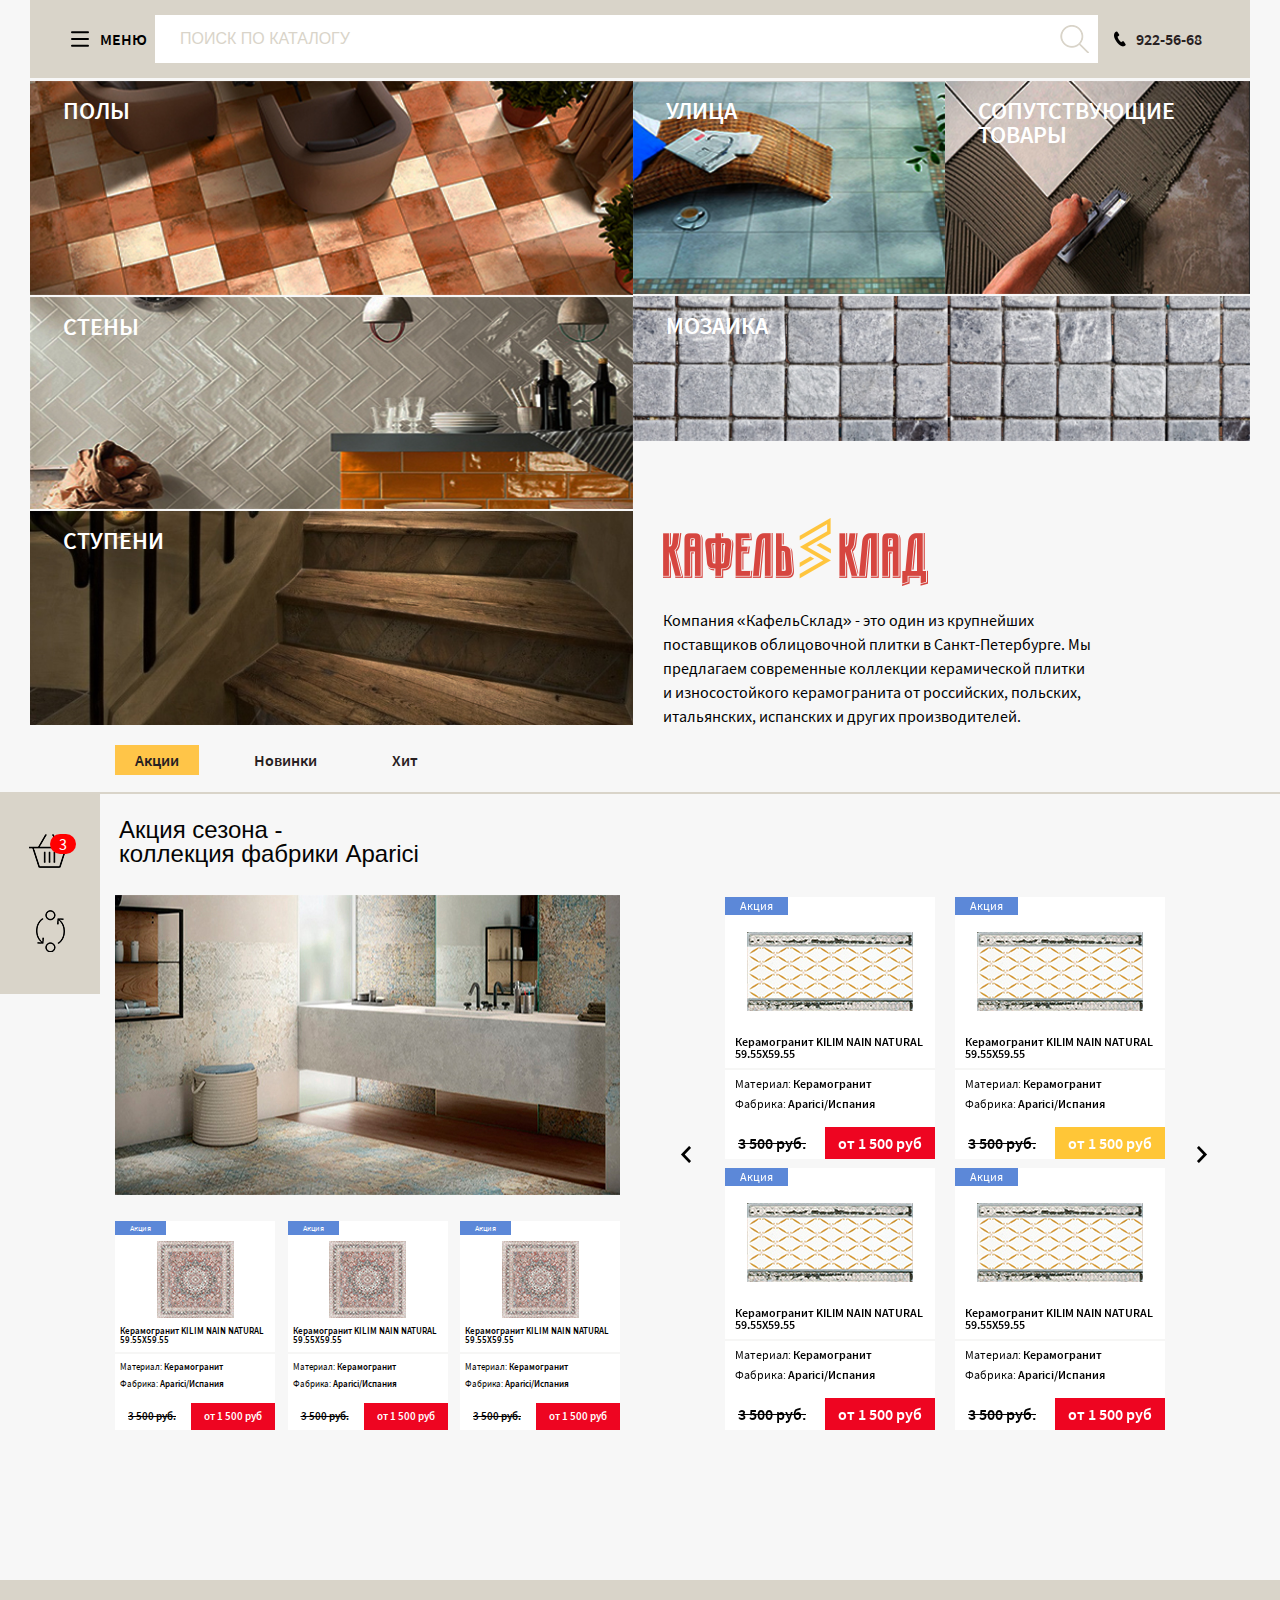
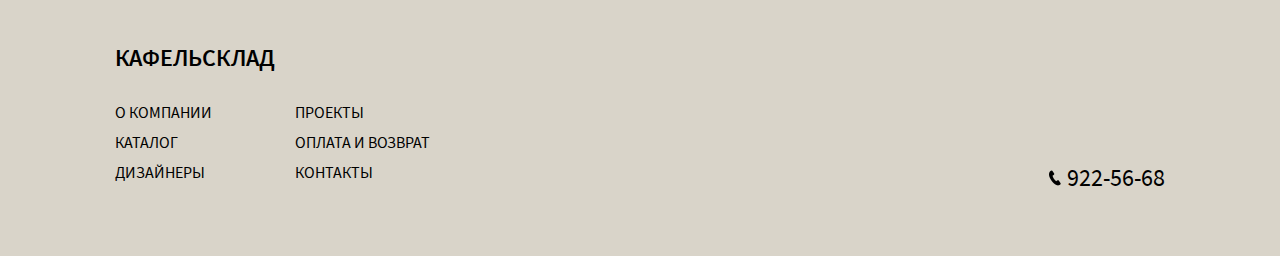
==== commit ff4c5211: "add project" ====
--- a/index.html
+++ b/index.html
@@ -17,9 +17,9 @@
     <link rel="stylesheet" href="css/style.css">
     <title>Cafel</title>
 </head>
-<body>
+<body style="background: #f7f7f7">
 <!--HEADER-->
-<header id="header">
+<header id="header" class="bg-white">
     <div class="container">
         <div class="top">
             <div class="wrapper-big">
@@ -39,7 +39,7 @@
                         </svg>
                     </div>
                     <div class="menu-txt sm-hide">Меню</div>
-                    <div class="block-input">
+                    <div class="block-input only-show">
                         <input type="text" class="input-search-head" placeholder="Поиск по каталогу">
                     </div>
                     <div class="telephone sm-hide">
--- a/css/style.css
+++ b/css/style.css
@@ -42,7 +42,7 @@
 
 body {
   font-family: 'Source Sans Pro', sans-serif;
-  background: #f7f7f7;
+  background: #fff;
 }
 
 .wrapper {
@@ -347,6 +347,7 @@
   -webkit-box-sizing: border-box;
   box-sizing: border-box;
   background: #d9d4c9;
+  z-index: 9;
 }
 
 .sidebar-bg.top-offset {
@@ -390,6 +391,30 @@
 
 .sidebar-bg .sidebar ul li.burger {
   margin-bottom: 50px;
+}
+
+.sidebar-bg .sidebar ul li .search {
+  position: relative;
+}
+
+.sidebar-bg .sidebar ul li .description {
+  display: none;
+  position: absolute;
+  top: 0;
+  left: 100px;
+  z-index: 645;
+  padding: 35px 0;
+  background: #d9d4c9;
+}
+
+.sidebar-bg .sidebar ul li .description .search-sidebar {
+  height: 29px;
+  z-index: 644;
+  padding: 0 15px;
+  border: none;
+  font-size: 18px;
+  color: #000;
+  background: #d9d4c9;
 }
 
 .sidebar-bg .sidebar ul li a {
@@ -1011,7 +1036,7 @@
 }
 
 #header.bg-white {
-  background: #f6f4ed;
+  background: #f7f7f7;
 }
 
 #header .telephone {
@@ -1072,13 +1097,12 @@
 }
 
 #header .container .block-input {
-  max-width: 964px;
   width: 100%;
   position: relative;
   margin-left: 8px;
 }
 
-@media screen and (max-width: 780px) {
+@media screen and (max-width: 1100px) {
   #header .container .block-input {
     display: none;
     position: absolute;
@@ -1086,6 +1110,30 @@
     width: 98%;
     z-index: 222;
     margin-right: 8px;
+  }
+}
+
+#header .container .block-input.hide {
+  display: none;
+}
+
+#header .container .block-input.only-show {
+  display: -webkit-box;
+  display: -ms-flexbox;
+  display: flex;
+}
+
+@media screen and (max-width: 1100px) {
+  #header .container .block-input.only-show {
+    position: -webkit-sticky;
+    position: sticky;
+  }
+}
+
+@media screen and (max-width: 780px) {
+  #header .container .block-input.only-show {
+    display: none;
+    position: absolute;
   }
 }
 
@@ -1740,7 +1788,8 @@
 }
 
 #discounts {
-  margin-bottom: 50px;
+  padding-bottom: 50px;
+  background: #f7f7f7;
 }
 
 @media screen and (max-width: 780px) {
@@ -1989,8 +2038,8 @@
 }
 
 #to-designers .wrapper-big .sidebar-bg {
-  position: fixed;
-  top: 230px;
+  position: absolute;
+  top: 110px;
   margin-left: -20px;
 }
 
@@ -2001,7 +2050,7 @@
 #to-designers .container .mobile-menu-toggle {
   display: block;
   position: absolute;
-  left: -60px;
+  left: -55px;
   top: 0;
 }
 
@@ -2412,6 +2461,7 @@
 
 #card-product {
   padding-top: 15px;
+  background: #fff;
 }
 
 @media screen and (max-width: 780px) {
@@ -2420,10 +2470,22 @@
   }
 }
 
-@media screen and (max-width: 560px) {
-  #card-product {
-    background: #fff;
-  }
+#card-product .wrapper-big .sidebar-bg {
+  position: fixed;
+  top: 230px;
+  margin-left: -20px;
+  background: inherit;
+}
+
+#card-product .container {
+  position: relative;
+}
+
+#card-product .container .mobile-menu-toggle {
+  display: block;
+  position: absolute;
+  left: -85px;
+  top: 0;
 }
 
 #card-product .container .col > .row {
@@ -2739,9 +2801,25 @@
   padding-bottom: 60px;
 }
 
+#shipping-and-returns .container {
+  position: relative;
+}
+
+#shipping-and-returns .container .btn-back {
+  position: absolute;
+  top: 6px;
+  left: -70px;
+}
+
+#shipping-and-returns .wrapper-big .sidebar-bg {
+  position: fixed;
+  top: 230px;
+  margin-left: -20px;
+}
+
 @media screen and (max-width: 780px) {
   #shipping-and-returns {
-    padding-top: 80px;
+    padding-top: 20px;
   }
 }
 
@@ -3043,6 +3121,23 @@
   background: #fff;
 }
 
+#contacts .container {
+  position: relative;
+}
+
+#contacts .container .btn-back {
+  position: absolute;
+  top: 6px;
+  left: -70px;
+}
+
+#contacts .wrapper-big .sidebar-bg {
+  background: inherit;
+  position: fixed;
+  top: 230px;
+  margin-left: -20px;
+}
+
 @media screen and (max-width: 560px) {
   #contacts .wrapper {
     padding: 0;
@@ -3051,7 +3146,7 @@
 
 @media screen and (max-width: 780px) {
   #contacts {
-    padding-top: 70px;
+    padding-top: 20px;
   }
 }
 
@@ -3071,21 +3166,34 @@
   }
 }
 
-#contacts .container .bg-yellow {
-  background: #ffc548;
+#contacts .container .col {
+  margin-top: 40px;
+}
+
+@media screen and (max-width: 780px) {
+  #contacts .container .col {
+    margin-top: 0;
+  }
+}
+
+#contacts .container .bg-grey-two {
+  background: #d9d4c9;
   padding: 35px 0;
-  margin-top: 32px;
-}
-
-@media screen and (max-width: 780px) {
-  #contacts .container .bg-yellow {
+  margin-top: 4px;
+}
+
+@media screen and (max-width: 780px) {
+  #contacts .container .bg-grey-two {
     padding: 20px 0;
+    -webkit-box-ordinal-group: -1;
+    -ms-flex-order: -2;
+    order: -2;
     margin-top: 0;
   }
 }
 
 @media screen and (max-width: 780px) {
-  #contacts .container .bg-yellow .row {
+  #contacts .container .bg-grey-two .row {
     -webkit-box-orient: vertical;
     -webkit-box-direction: normal;
     -ms-flex-direction: column;
@@ -3093,21 +3201,21 @@
   }
 }
 
-#contacts .container .bg-yellow .one-block {
+#contacts .container .bg-grey-two .one-block {
   font-family: 'Roboto', sans-serif;
 }
 
 @media screen and (max-width: 780px) {
-  #contacts .container .bg-yellow .one-block:nth-child(2) {
+  #contacts .container .bg-grey-two .one-block:nth-child(2) {
     padding: 20px 0;
   }
 }
 
-#contacts .container .bg-yellow .one-block .title {
-  font-weight: 600;
-}
-
-#contacts .container .bg-yellow .one-block p {
+#contacts .container .bg-grey-two .one-block .title {
+  font-weight: 600;
+}
+
+#contacts .container .bg-grey-two .one-block p {
   margin-top: 5px;
   line-height: 24px;
   font-weight: 300;
@@ -3116,11 +3224,15 @@
 #contacts .container .bg-grey {
   background: #d9d4c9;
   padding: 25px 0;
+  margin-top: 4px;
 }
 
 @media screen and (max-width: 780px) {
   #contacts .container .bg-grey {
     padding: 12px 0;
+    -webkit-box-ordinal-group: 0;
+    -ms-flex-order: -1;
+    order: -1;
   }
 }
 
@@ -3179,6 +3291,23 @@
   }
 }
 
+#projects .wrapper-big .sidebar-bg {
+  position: fixed;
+  top: 247px;
+  margin-left: -20px;
+}
+
+#projects .container {
+  position: relative;
+}
+
+#projects .container .mobile-menu-toggle {
+  display: block;
+  position: absolute;
+  left: -85px;
+  top: 0;
+}
+
 #projects .container h1 {
   font-family: 'Roboto', sans-serif;
   padding: 4px;
@@ -3354,6 +3483,23 @@
   #checkout .wrapper {
     padding: 0;
   }
+}
+
+#checkout .wrapper-big .sidebar-bg {
+  position: fixed;
+  top: 247px;
+  margin-left: -20px;
+}
+
+#checkout .container {
+  position: relative;
+}
+
+#checkout .container .mobile-menu-toggle {
+  display: block;
+  position: absolute;
+  left: -85px;
+  top: 0;
 }
 
 @media screen and (max-width: 960px) {
@@ -3819,6 +3965,23 @@
   }
 }
 
+#basket .wrapper-big .sidebar-bg {
+  position: fixed;
+  top: 247px;
+  margin-left: -20px;
+}
+
+#basket .container {
+  position: relative;
+}
+
+#basket .container .mobile-menu-toggle {
+  display: block;
+  position: absolute;
+  left: -85px;
+  top: 0;
+}
+
 #basket .container .style-btn-basket {
   width: 190px;
   height: 30px;
@@ -4634,6 +4797,336 @@
   color: #ee0521;
 }
 
+#about-company {
+  padding-top: 15px;
+}
+
+@media screen and (max-width: 780px) {
+  #about-company {
+    padding-top: 60px;
+  }
+}
+
+#about-company .wrapper-big .sidebar-bg {
+  position: fixed;
+  top: 247px;
+  margin-left: -20px;
+}
+
+#about-company .bg-white {
+  background: #f7f7f7;
+}
+
+#about-company .container {
+  position: relative;
+}
+
+#about-company .container .mobile-menu-toggle {
+  display: block;
+  position: absolute;
+  left: -85px;
+  top: 0;
+}
+
+#about-company .container .background {
+  padding-top: 50px;
+  background: url(../images/images/image-bg-about.jpg) no-repeat right top;
+}
+
+@media screen and (max-width: 780px) {
+  #about-company .container .background {
+    background: none;
+    padding-top: 20px;
+  }
+}
+
+#about-company .container p {
+  line-height: 30px;
+  font-size: 16px;
+}
+
+@media screen and (max-width: 780px) {
+  #about-company .container p {
+    font-size: 14px;
+    line-height: 20px;
+  }
+}
+
+#about-company .container p span {
+  font-weight: 600;
+  font-size: 23px;
+}
+
+@media screen and (max-width: 780px) {
+  #about-company .container p span {
+    font-size: 18px;
+  }
+}
+
+#about-company .container .bg-grey {
+  max-width: 675px;
+  padding: 22px 40px 22px 15px;
+}
+
+@media screen and (max-width: 780px) {
+  #about-company .container .bg-grey {
+    background: inherit;
+    padding: 10px;
+  }
+}
+
+#about-company .container .bg-white {
+  max-width: 577px;
+  background: #fff;
+  padding: 22px 40px 22px 15px;
+}
+
+@media screen and (max-width: 780px) {
+  #about-company .container .bg-white {
+    display: none;
+  }
+}
+
+#about-company .container .company {
+  margin-top: 40px;
+  background: #d9d4c9;
+}
+
+@media screen and (max-width: 780px) {
+  #about-company .container .company {
+    margin-top: 0;
+  }
+}
+
+#about-company .container .company .bg-grey {
+  max-width: 100%;
+  position: relative;
+  background: url("../images/images/image-bg-about-three.png") no-repeat 70% 100%;
+}
+
+@media screen and (max-width: 780px) {
+  #about-company .container .company .bg-grey {
+    background: none;
+    margin-top: 0;
+  }
+}
+
+#about-company .container .company .bg-grey p {
+  max-width: 540px;
+}
+
+#about-company .container .company .bg-grey img {
+  position: absolute;
+  right: 0;
+  top: -36px;
+}
+
+#about-company .container .block-advantage {
+  padding-top: 30px;
+}
+
+#about-company .container .block-advantage .title {
+  text-align: center;
+  font-size: 24px;
+  font-weight: 600;
+}
+
+@media screen and (max-width: 780px) {
+  #about-company .container .block-advantage .title {
+    font-size: 16px;
+  }
+}
+
+#about-company .container .block-advantage .advantages {
+  display: -webkit-box;
+  display: -ms-flexbox;
+  display: flex;
+  -webkit-box-pack: center;
+  -ms-flex-pack: center;
+  justify-content: center;
+  -ms-flex-wrap: wrap;
+  flex-wrap: wrap;
+  margin-top: 20px;
+}
+
+#about-company .container .block-advantage .advantages .one-advantage {
+  margin-top: 20px;
+  -ms-flex-preferred-size: 33.33%;
+  flex-basis: 33.33%;
+}
+
+@media screen and (max-width: 780px) {
+  #about-company .container .block-advantage .advantages .one-advantage {
+    -ms-flex-preferred-size: 50%;
+    flex-basis: 50%;
+  }
+}
+
+#about-company .container .block-advantage .advantages .one-advantage p {
+  line-height: 24px;
+  font-size: 18px;
+  margin-top: 30px;
+  max-width: 350px;
+  text-align: center;
+  font-weight: 300;
+}
+
+@media screen and (max-width: 780px) {
+  #about-company .container .block-advantage .advantages .one-advantage p {
+    font-size: 12px;
+  }
+}
+
+#about-company .container .block-advantage .advantages .one-advantage p.offset-fix {
+  margin-top: 0;
+}
+
+#about-company .container .block-feedback {
+  margin-top: 80px;
+}
+
+@media screen and (max-width: 780px) {
+  #about-company .container .block-feedback {
+    margin-top: 10px;
+  }
+}
+
+#about-company .container .block-feedback p {
+  text-align: center;
+}
+
+#about-company .container .block-feedback .form-feedback {
+  background: #d9d4c9;
+  margin: 40px 0 0;
+}
+
+@media screen and (max-width: 780px) {
+  #about-company .container .block-feedback .form-feedback {
+    margin-top: 10px;
+  }
+}
+
+#compare {
+  padding-top: 15px;
+}
+
+@media screen and (max-width: 780px) {
+  #compare {
+    padding-top: 60px;
+  }
+}
+
+#compare .wrapper-big .sidebar-bg {
+  position: fixed;
+  top: 247px;
+  margin-left: -20px;
+}
+
+#compare .container {
+  position: relative;
+}
+
+#compare .container .mobile-menu-toggle {
+  display: block;
+  position: absolute;
+  left: -85px;
+  top: 0;
+}
+
+#compare .container .content-compare {
+  margin-top: 70px;
+}
+
+#compare .container .content-compare > .row {
+  -webkit-box-pack: start;
+  -ms-flex-pack: start;
+  justify-content: flex-start;
+}
+
+#compare .container .content-compare > .row > .col:nth-child(1) {
+  margin-right: 30px;
+}
+
+#compare .container .content-compare p {
+  font-size: 24px;
+}
+
+#compare .container .content-compare .photo {
+  height: 110px;
+  display: -webkit-box;
+  display: -ms-flexbox;
+  display: flex;
+  -webkit-box-align: center;
+  -ms-flex-align: center;
+  align-items: center;
+}
+
+#compare .container .content-compare .name-product,
+#compare .container .content-compare .article,
+#compare .container .content-compare .type,
+#compare .container .content-compare .country,
+#compare .container .content-compare .material,
+#compare .container .content-compare .size,
+#compare .container .content-compare .price,
+#compare .container .content-compare .btn {
+  height: 50px;
+  display: -webkit-box;
+  display: -ms-flexbox;
+  display: flex;
+  -webkit-box-align: end;
+  -ms-flex-align: end;
+  align-items: flex-end;
+  padding-bottom: 10px;
+}
+
+#compare .container .content-compare .product .name-product,
+#compare .container .content-compare .product .photo,
+#compare .container .content-compare .product .article,
+#compare .container .content-compare .product .type,
+#compare .container .content-compare .product .country,
+#compare .container .content-compare .product .material,
+#compare .container .content-compare .product .size,
+#compare .container .content-compare .product .price,
+#compare .container .content-compare .product .btn {
+  border-bottom: 1px solid #d9d4c9;
+  padding: 0 50px 10px;
+  font-weight: 600;
+}
+
+#compare .container .content-compare .product .name-product p,
+#compare .container .content-compare .product .photo p,
+#compare .container .content-compare .product .article p,
+#compare .container .content-compare .product .type p,
+#compare .container .content-compare .product .country p,
+#compare .container .content-compare .product .material p,
+#compare .container .content-compare .product .size p,
+#compare .container .content-compare .product .price p,
+#compare .container .content-compare .product .btn p {
+  font-size: 16px;
+}
+
+#compare .container .content-compare .product .photo,
+#compare .container .content-compare .product .btn {
+  border-bottom: none;
+}
+
+#compare .container .content-compare .product .btn {
+  margin-top: 20px;
+}
+
+#compare .container .content-compare .product .add-to-basket {
+  margin-top: 20px;
+  text-align: left;
+  padding-left: 15px;
+  border: none;
+  max-width: 122px;
+  width: 100%;
+  background: #d9d4c9;
+  font-size: 12px;
+  font-weight: 600;
+  height: 44px;
+}
+
 #footer {
   padding: 66px 0;
   background: #d9d4c9;
